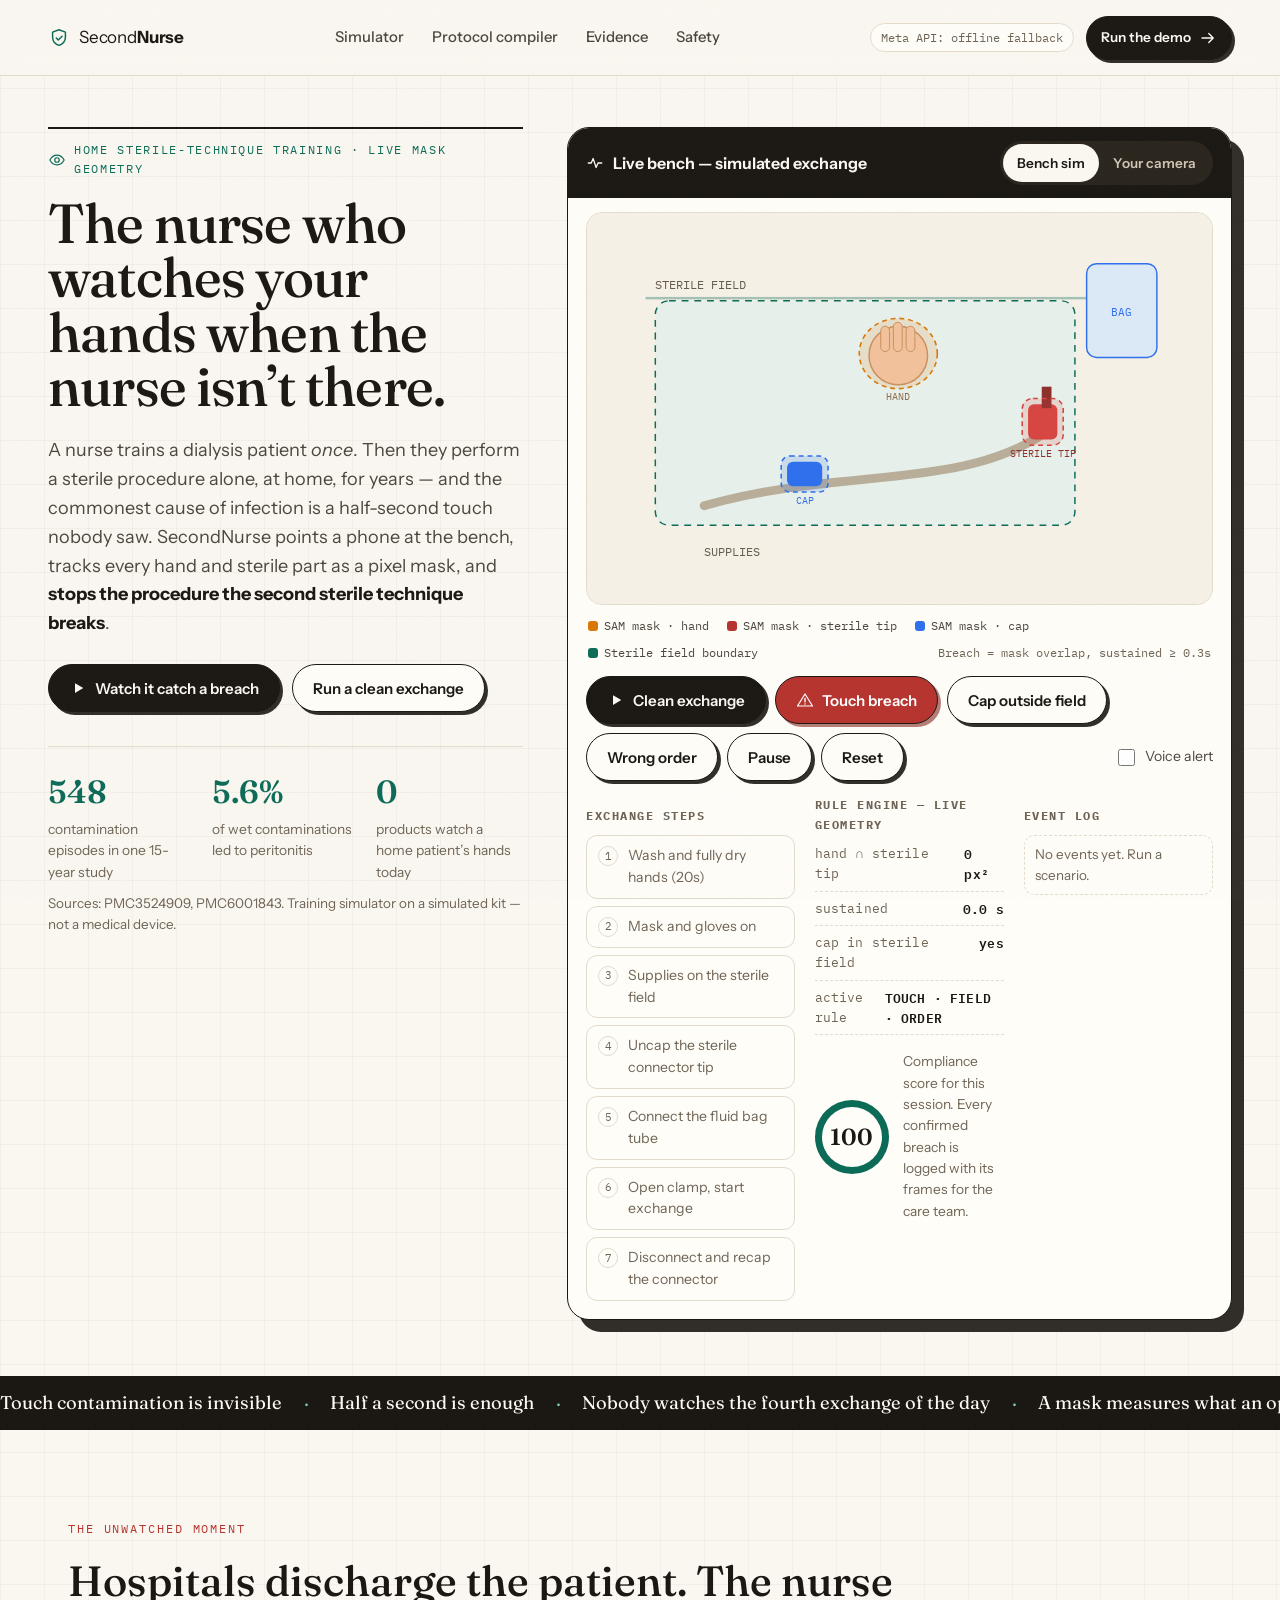
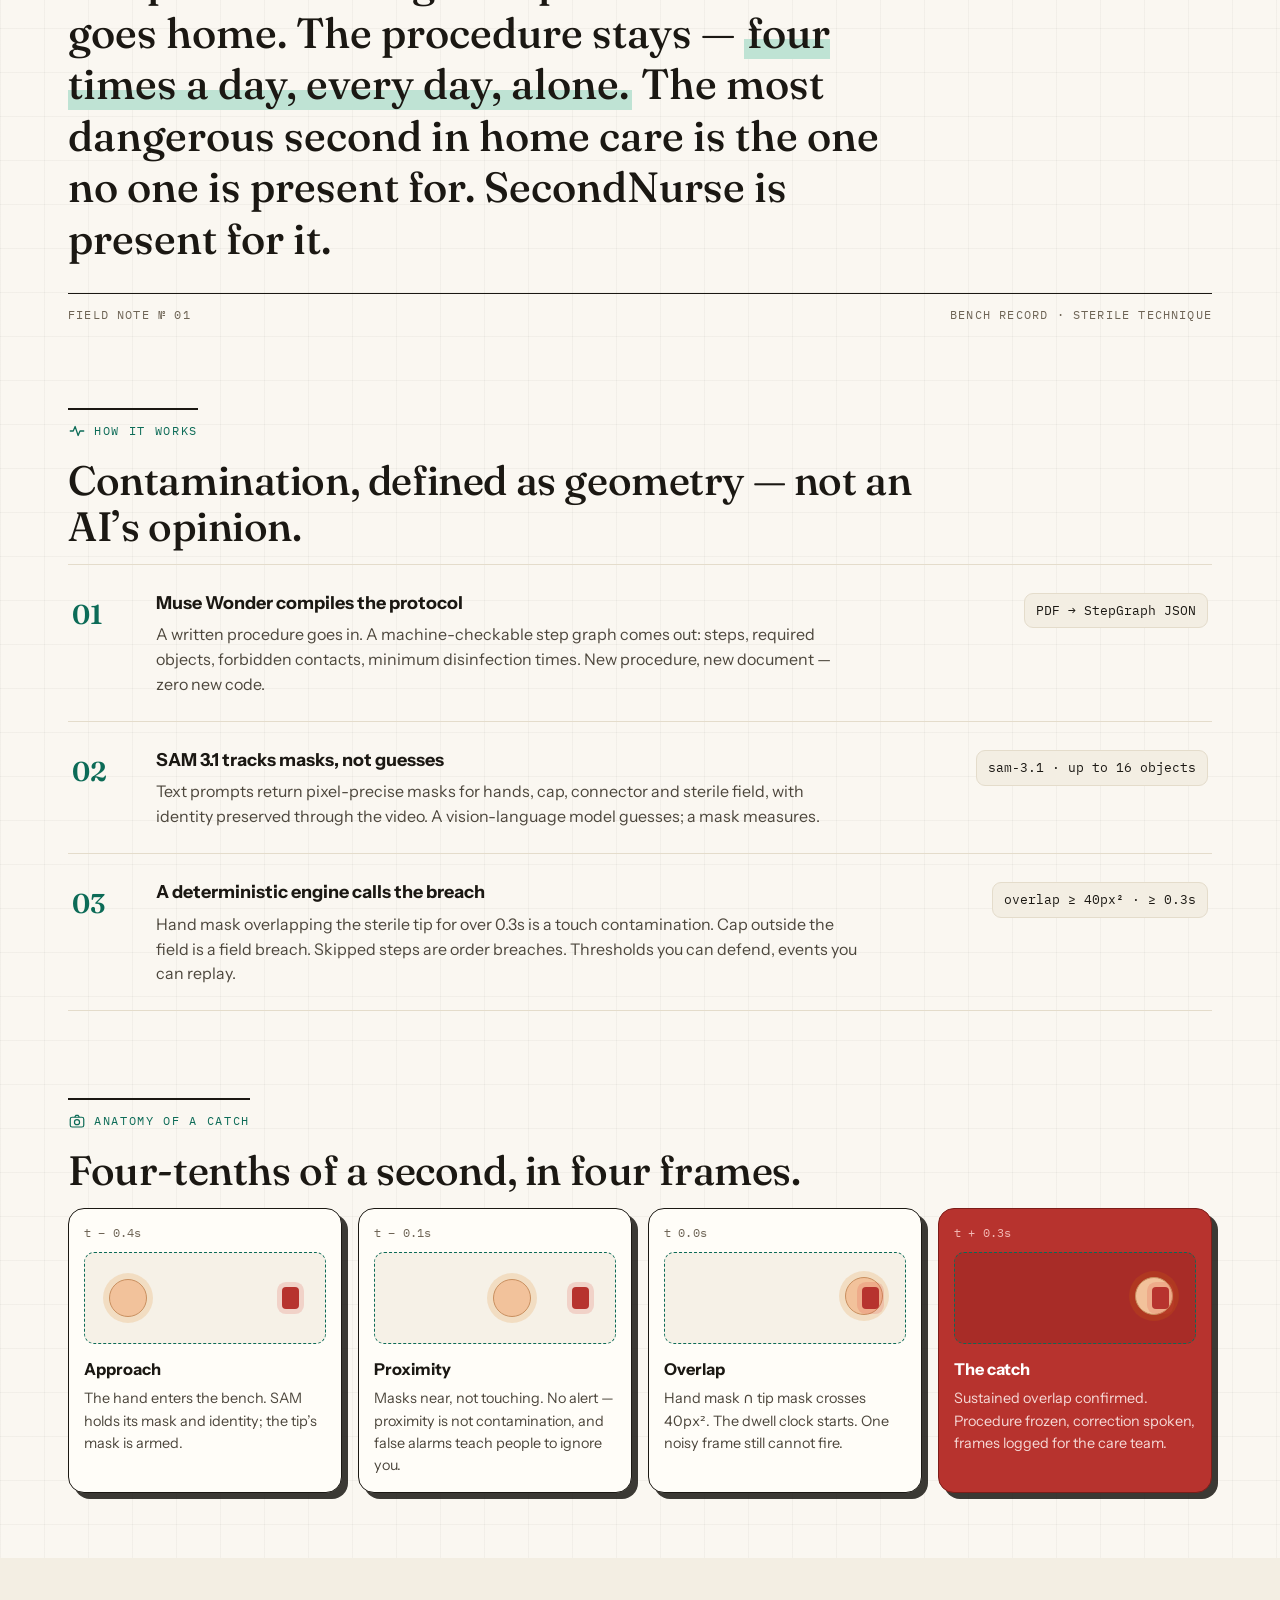
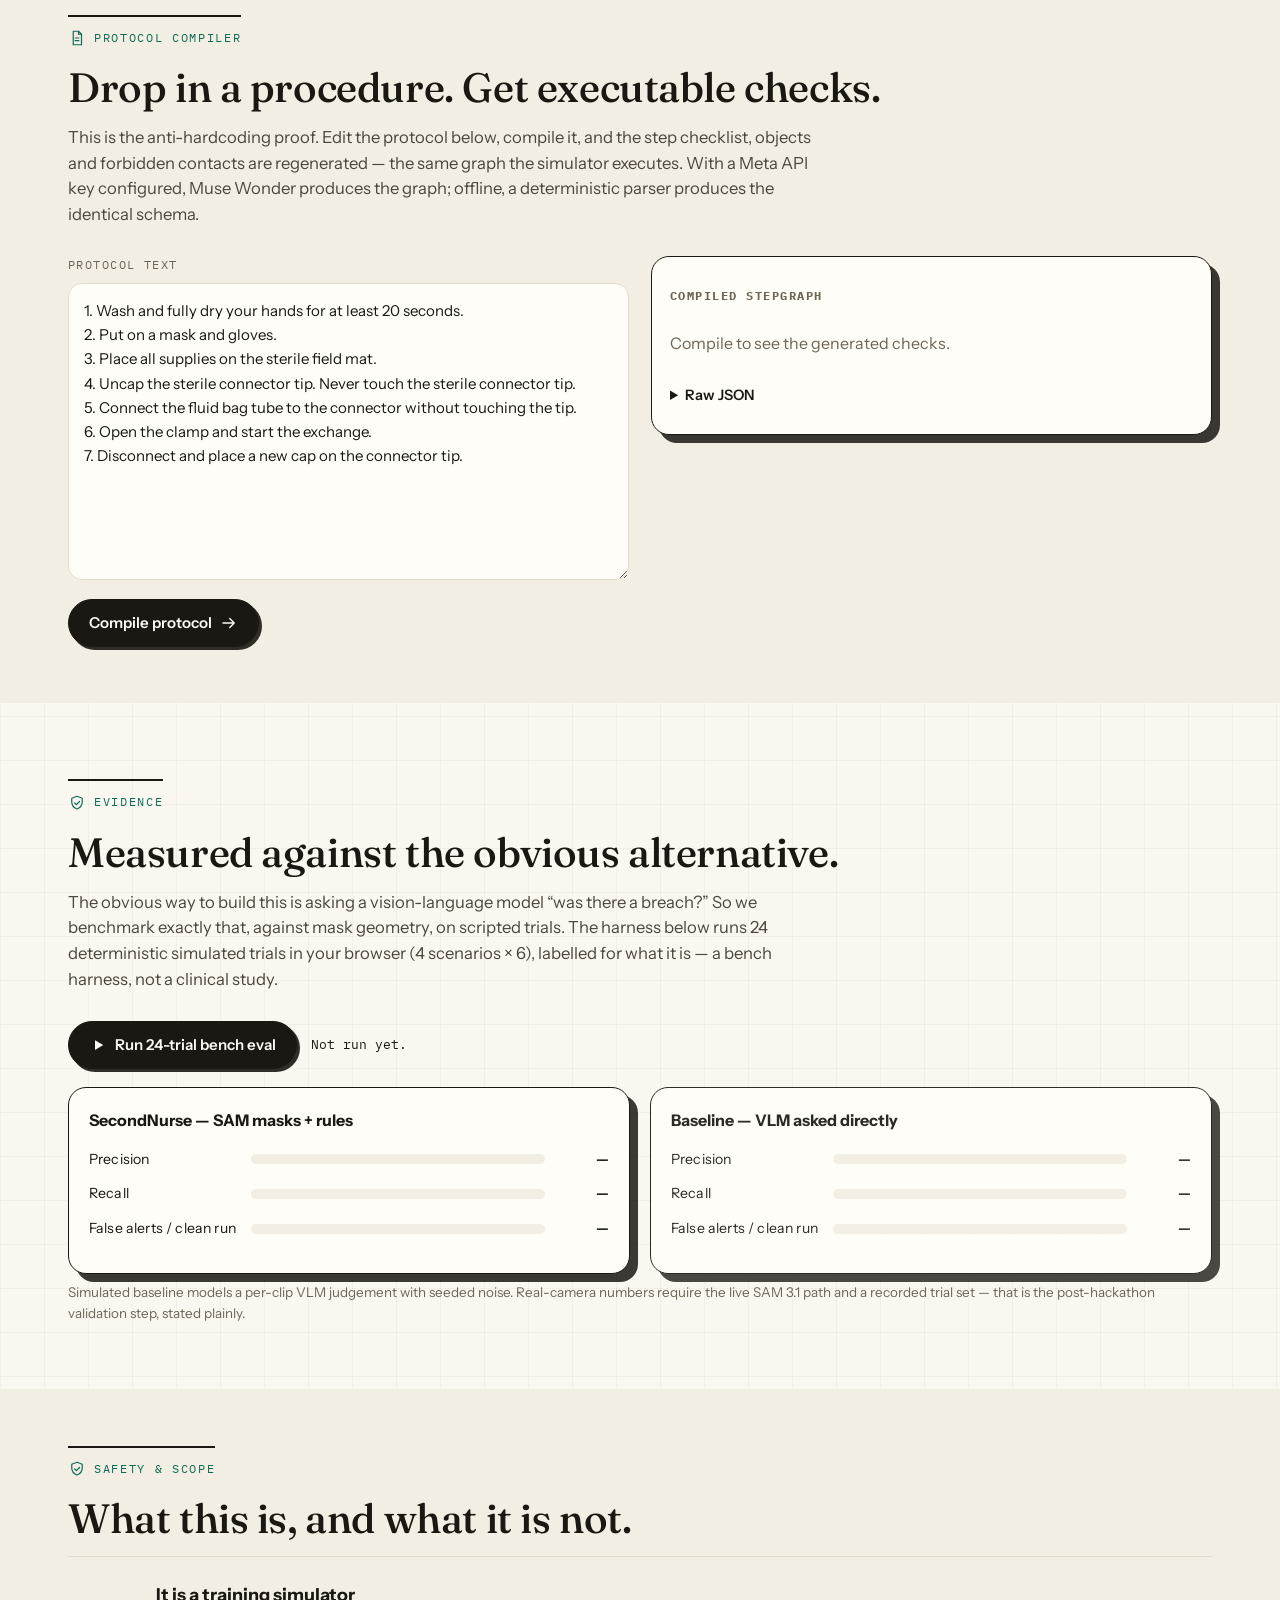
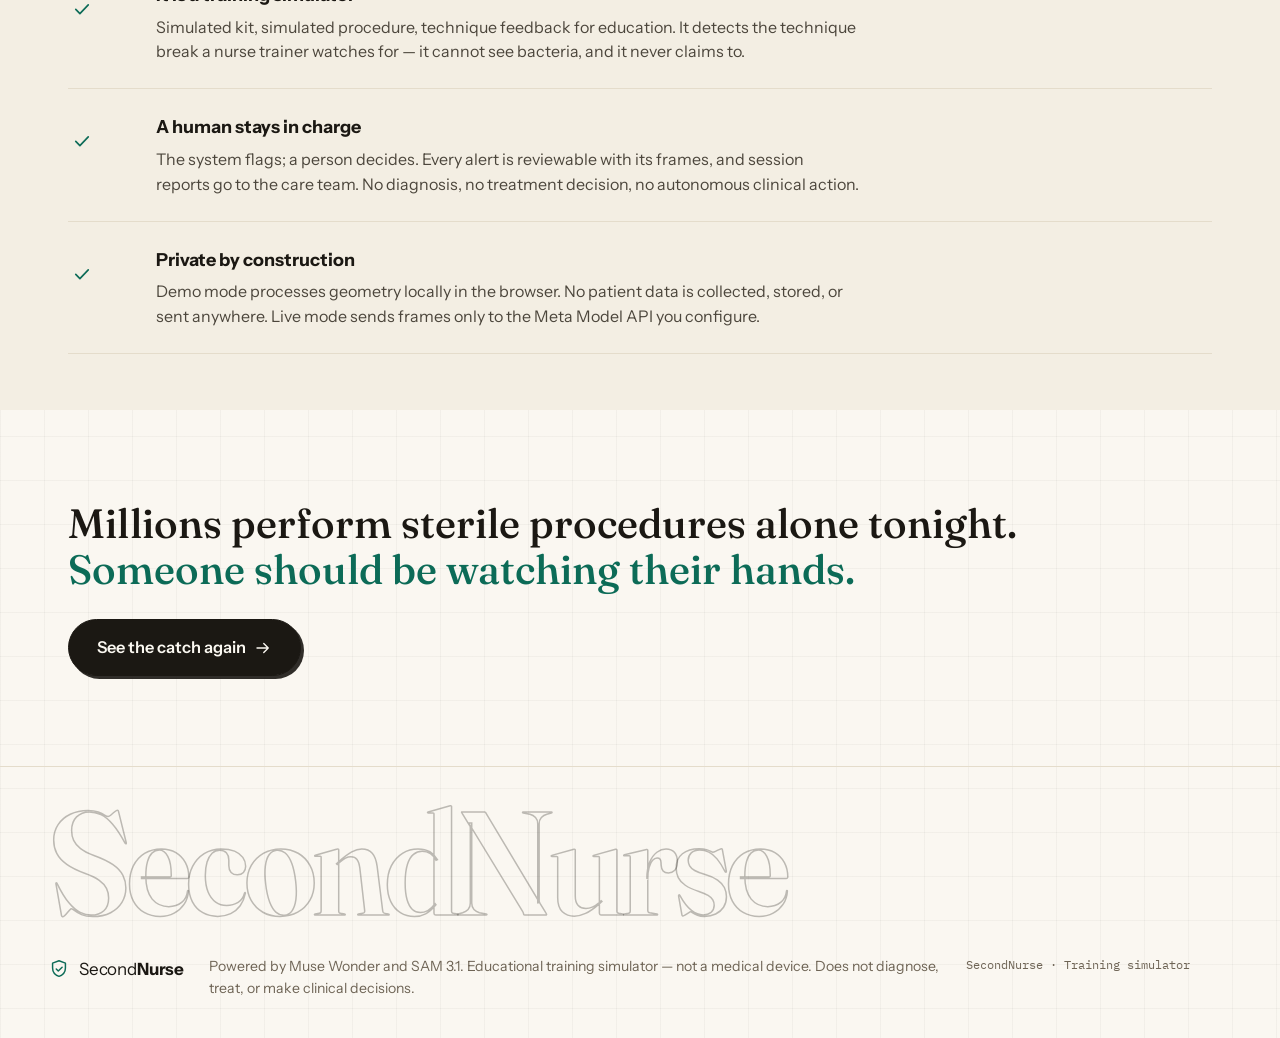
==== index.html @ fde6b9a3 "Live SAM 3.1 path: Responses wire parser, official mask decoding, camera live-watch with breach rule" ====
<!doctype html>
<html lang="en">
<head>
<meta charset="utf-8">
<meta name="viewport" content="width=device-width, initial-scale=1">
<title>SecondNurse — the nurse who watches your hands</title>
<meta name="description" content="SecondNurse watches home sterile technique with SAM 3.1 masks and Muse Wonder protocol compilation, and stops a contamination the second it happens. Training simulator — not a medical device.">
<link rel="icon" href="data:image/svg+xml,%3Csvg xmlns='http://www.w3.org/2000/svg' viewBox='0 0 24 24'%3E%3Cpath d='M12 3l7 2.6v5.2c0 4.6-3 7.7-7 9.2-4-1.5-7-4.6-7-9.2V5.6L12 3z' fill='none' stroke='%230C6B57' stroke-width='1.8'/%3E%3Cpath d='M9 12l2.2 2.2L15.4 10' fill='none' stroke='%230C6B57' stroke-width='1.8'/%3E%3C/svg%3E">
<link rel="preconnect" href="https://fonts.googleapis.com">
<link rel="preconnect" href="https://fonts.gstatic.com" crossorigin>
<link href="https://fonts.googleapis.com/css2?family=Fraunces:opsz,wght@9..144,400;9..144,500;9..144,600&family=Instrument+Sans:wght@400;500;600;700&family=IBM+Plex+Mono:wght@400;500&display=swap" rel="stylesheet">
<link rel="stylesheet" href="/styles.css">
</head>
<body>
<svg width="0" height="0" style="position:absolute" aria-hidden="true">
  <defs>
    <symbol id="i-shield" viewBox="0 0 24 24"><path d="M12 3l7 2.6v5.2c0 4.6-3 7.7-7 9.2-4-1.5-7-4.6-7-9.2V5.6L12 3z" fill="none" stroke="currentColor" stroke-width="1.6" stroke-linejoin="round"/><path d="M9 12l2.2 2.2L15.4 10" fill="none" stroke="currentColor" stroke-width="1.6" stroke-linecap="round" stroke-linejoin="round"/></symbol>
    <symbol id="i-eye" viewBox="0 0 24 24"><path d="M2.5 12S6 5.5 12 5.5 21.5 12 21.5 12 18 18.5 12 18.5 2.5 12 2.5 12z" fill="none" stroke="currentColor" stroke-width="1.6"/><circle cx="12" cy="12" r="3" fill="none" stroke="currentColor" stroke-width="1.6"/></symbol>
    <symbol id="i-doc" viewBox="0 0 24 24"><path d="M7 3h7l4 4v14H7z" fill="none" stroke="currentColor" stroke-width="1.6" stroke-linejoin="round"/><path d="M14 3v4h4M9.5 12h5M9.5 15.5h5" fill="none" stroke="currentColor" stroke-width="1.6" stroke-linecap="round"/></symbol>
    <symbol id="i-alert" viewBox="0 0 24 24"><path d="M12 4L22 20H2L12 4z" fill="none" stroke="currentColor" stroke-width="1.6" stroke-linejoin="round"/><path d="M12 10v4.5" stroke="currentColor" stroke-width="1.8" stroke-linecap="round"/><circle cx="12" cy="17.2" r="1" fill="currentColor"/></symbol>
    <symbol id="i-check" viewBox="0 0 24 24"><path d="M4.5 12.5l5 5L19.5 7" fill="none" stroke="currentColor" stroke-width="2" stroke-linecap="round" stroke-linejoin="round"/></symbol>
    <symbol id="i-play" viewBox="0 0 24 24"><path d="M8 5.5v13l11-6.5-11-6.5z" fill="currentColor"/></symbol>
    <symbol id="i-camera" viewBox="0 0 24 24"><rect x="3" y="7" width="18" height="13" rx="2.5" fill="none" stroke="currentColor" stroke-width="1.6"/><path d="M9 7l1.5-2.5h3L15 7" fill="none" stroke="currentColor" stroke-width="1.6" stroke-linejoin="round"/><circle cx="12" cy="13.5" r="3.4" fill="none" stroke="currentColor" stroke-width="1.6"/></symbol>
    <symbol id="i-activity" viewBox="0 0 24 24"><path d="M3 12h4l2.5-6 4 12 2.5-6h5" fill="none" stroke="currentColor" stroke-width="1.7" stroke-linecap="round" stroke-linejoin="round"/></symbol>
    <symbol id="i-hand" viewBox="0 0 24 24"><path d="M8 11.5V5.8a1.4 1.4 0 012.8 0v-1a1.4 1.4 0 012.8 0v1a1.4 1.4 0 012.8 0v6.2a1.4 1.4 0 012.8 0v3.3c0 3.6-2.7 6-6.4 6S6.5 18.6 5 15.9l-1.7-3A1.5 1.5 0 015.9 11l2.1 1.6" fill="none" stroke="currentColor" stroke-width="1.5" stroke-linecap="round" stroke-linejoin="round"/></symbol>
    <symbol id="i-arrow" viewBox="0 0 24 24"><path d="M4 12h15M13 6l6 6-6 6" fill="none" stroke="currentColor" stroke-width="1.8" stroke-linecap="round" stroke-linejoin="round"/></symbol>
    <symbol id="i-github" viewBox="0 0 24 24"><path d="M12 3a9 9 0 00-2.8 17.4c.5.1.6-.2.6-.4v-1.4c-2.4.5-2.9-1.2-2.9-1.2-.4-1-1-1.3-1-1.3-.8-.5.1-.5.1-.5.9.1 1.3.9 1.3.9.8 1.3 2 1 2.5.7.1-.6.3-1 .6-1.2-2-.2-4-1-4-4.4 0-1 .3-1.8.9-2.4-.1-.2-.4-1.1.1-2.3 0 0 .7-.2 2.4.9a8.3 8.3 0 014.4 0c1.7-1.1 2.4-.9 2.4-.9.5 1.2.2 2.1.1 2.3.6.6.9 1.4.9 2.4 0 3.4-2 4.2-4 4.4.3.3.6.8.6 1.6v2.4c0 .2.1.5.6.4A9 9 0 0012 3z" fill="currentColor"/></symbol>
  </defs>
</svg>

<header class="nav">
  <a class="brand" href="#top" aria-label="SecondNurse home">
    <svg class="ic ic-brand"><use href="#i-shield"/></svg><span>Second<strong>Nurse</strong></span>
  </a>
  <nav class="nav-links" aria-label="Sections">
    <a href="#simulator">Simulator</a><a href="#compiler">Protocol compiler</a><a href="#evidence">Evidence</a><a href="#safety">Safety</a>
  </nav>
  <div class="nav-actions">
    <span class="mode-pill" id="mode-pill">Checking API…</span>
    <a class="btn btn-dark btn-sm" href="#simulator">Run the demo <svg class="ic"><use href="#i-arrow"/></svg></a>
  </div>
</header>

<main id="top">
  <!-- ================= HERO + LIVE SIMULATOR ================= -->
  <section class="hero">
    <div class="hero-copy">
      <p class="eyebrow reveal"><svg class="ic"><use href="#i-eye"/></svg> Home sterile-technique training · Live mask geometry</p>
      <h1 class="headline" id="headline">The nurse who watches your hands when the nurse isn&rsquo;t there.</h1>
      <p class="lede reveal">A nurse trains a dialysis patient <em>once</em>. Then they perform a sterile procedure alone, at home, for years — and the commonest cause of infection is a half-second touch nobody saw. SecondNurse points a phone at the bench, tracks every hand and sterile part as a pixel mask, and <strong>stops the procedure the second sterile technique breaks</strong>.</p>
      <div class="hero-cta reveal">
        <button class="btn btn-dark" data-run="touch"><svg class="ic"><use href="#i-play"/></svg> Watch it catch a breach</button>
        <button class="btn btn-ghost" data-run="clean">Run a clean exchange</button>
      </div>
      <dl class="hero-stats reveal">
        <div><dt><span data-count="548">0</span></dt><dd>contamination episodes in one 15-year study</dd></div>
        <div><dt><span data-count="5.6" data-decimals="1">0</span>%</dt><dd>of wet contaminations led to peritonitis</dd></div>
        <div><dt><span data-count="0">0</span></dt><dd>products watch a home patient&rsquo;s hands today</dd></div>
      </dl>
      <p class="src reveal">Sources: PMC3524909, PMC6001843. Training simulator on a simulated kit — not a medical device.</p>
    </div>

    <div class="stage-card reveal" id="simulator" aria-label="SecondNurse live simulator">
      <div class="stage-head">
        <div class="stage-title"><svg class="ic"><use href="#i-activity"/></svg> Live bench — simulated exchange</div>
        <div class="stage-tabs" role="tablist" aria-label="Stage view">
          <button class="tab is-active" id="tab-bench" role="tab" aria-selected="true">Bench sim</button>
          <button class="tab" id="tab-camera" role="tab" aria-selected="false">Your camera</button>
        </div>
      </div>

      <div class="alert-banner" id="alert-banner" role="alert" hidden>
        <svg class="ic"><use href="#i-alert"/></svg>
        <div><strong id="alert-title">Stop — sterile tip touched.</strong><span id="alert-detail">Replace the cap. Do not connect.</span></div>
        <button class="btn btn-alert" id="alert-reset">Acknowledge &amp; reset</button>
      </div>

      <div class="stage-wrap">
        <svg id="stage" viewBox="0 0 640 400" role="img" aria-label="Simulated dialysis bench with sterile field, connector, cap and hand">
          <rect x="0" y="0" width="640" height="400" fill="#F6F1E7"/>
          <g font-family="IBM Plex Mono, monospace" font-size="12.5" fill="#655C4D">
            <text x="70" y="78">STERILE FIELD</text><text x="467" y="165" text-anchor="middle">CONNECTOR</text><text x="120" y="352">SUPPLIES</text>
          </g>
          <rect id="svg-field" x="70" y="90" width="430" height="230" rx="14" fill="#E7F0EB" stroke="#0C6B57" stroke-width="1.5" stroke-dasharray="7 6"/>
          <path d="M120 300 C 260 260, 380 285, 470 225" fill="none" stroke="#B9AE99" stroke-width="9" stroke-linecap="round"/>
          <rect class="scanline" x="60" y="86" width="470" height="2.5" fill="#0C6B57" opacity="0.35"/>
          <g id="svg-bag"><rect x="512" y="52" width="72" height="96" rx="10" fill="#DCE9F7" stroke="#2F6FED" stroke-width="1.5"/><text x="548" y="106" text-anchor="middle" font-family="IBM Plex Mono" font-size="11" fill="#2F6FED">BAG</text></g>
          <g id="svg-tip"><rect x="452" y="196" width="30" height="36" rx="6" fill="#D64541"/><rect x="466" y="178" width="10" height="22" fill="#8E2F2B"/><text x="467" y="250" text-anchor="middle" font-family="IBM Plex Mono" font-size="10" fill="#8E2F2B">STERILE TIP</text></g>
          <g id="svg-cap"><rect x="205" y="255" width="36" height="25" rx="6" fill="#2F6FED"/><text x="223" y="298" text-anchor="middle" font-family="IBM Plex Mono" font-size="10" fill="#2F6FED">CAP</text></g>
          <g id="mask-tip" aria-hidden="true"><rect x="446" y="190" width="42" height="48" rx="11" fill="#D64541" opacity="0.16"/><rect x="446" y="190" width="42" height="48" rx="11" fill="none" stroke="#D64541" stroke-width="1.6" stroke-dasharray="5 4" class="mask-dash"/></g>
          <g id="mask-cap" aria-hidden="true"><rect id="mask-cap-rect" x="199" y="249" width="48" height="37" rx="9" fill="#2F6FED" opacity="0.16"/><rect id="mask-cap-line" x="199" y="249" width="48" height="37" rx="9" fill="none" stroke="#2F6FED" stroke-width="1.6" stroke-dasharray="5 4" class="mask-dash"/></g>
          <g id="mask-hand" transform="translate(285,120)" aria-hidden="true"><ellipse cx="34" cy="24" rx="40" ry="36" fill="#D97706" opacity="0.15"/><ellipse cx="34" cy="24" rx="40" ry="36" fill="none" stroke="#D97706" stroke-width="1.6" stroke-dasharray="5 4" class="mask-dash"/></g>
          <g id="svg-hand" transform="translate(285,120)">
            <circle cx="34" cy="26" r="30" fill="#F2C29B" stroke="#C98F5F" stroke-width="1.5"/>
            <rect x="16" y="-4" width="9" height="26" rx="4.5" fill="#F2C29B" stroke="#C98F5F"/>
            <rect x="29" y="-8" width="9" height="30" rx="4.5" fill="#F2C29B" stroke="#C98F5F"/>
            <rect x="42" y="-4" width="9" height="26" rx="4.5" fill="#F2C29B" stroke="#C98F5F"/>
            <text x="34" y="72" text-anchor="middle" font-family="IBM Plex Mono" font-size="10" fill="#8A6B4A">HAND</text>
          </g>
          <circle id="pulse" cx="467" cy="214" r="10" fill="none" stroke="#D64541" stroke-width="2" opacity="0"/>
        </svg>
        <div class="video-wrap"><video id="camera" autoplay playsinline muted hidden></video><div id="cam-overlay" aria-hidden="true"></div></div>
        <div class="camera-note" id="camera-note" hidden>
          <span id="camera-status">Camera is local-only. Frames go only to your configured Meta API in live mode.</span>
          <button class="btn btn-dark btn-sm" id="btn-analyze">Analyze one frame</button>
          <button class="btn btn-danger btn-sm" id="btn-watch">Start live watch</button>
          <span id="segment-result" class="mono" role="status"></span>
        </div>
      </div>

      <div class="mask-legend" aria-label="Segmentation mask legend">
        <span><i class="dot dot-hand"></i>SAM mask · hand</span>
        <span><i class="dot dot-tip"></i>SAM mask · sterile tip</span>
        <span><i class="dot dot-cap"></i>SAM mask · cap</span>
        <span><i class="dot dot-field"></i>Sterile field boundary</span>
        <span class="mask-note">Breach = mask overlap, sustained ≥ 0.3s</span>
      </div>

      <div class="sim-controls" aria-label="Scenario controls">
        <button class="btn btn-dark" data-run="clean"><svg class="ic"><use href="#i-play"/></svg> Clean exchange</button>
        <button class="btn btn-danger" data-run="touch"><svg class="ic"><use href="#i-alert"/></svg> Touch breach</button>
        <button class="btn btn-ghost" data-run="field">Cap outside field</button>
        <button class="btn btn-ghost" data-run="order">Wrong order</button>
        <button class="btn btn-ghost" id="btn-pause">Pause</button>
        <button class="btn btn-ghost" id="btn-reset">Reset</button>
        <label class="voice-toggle"><input type="checkbox" id="voice-toggle"> Voice alert</label>
      </div>

      <div class="sim-grid">
        <div>
          <h3 class="panel-title">Exchange steps</h3>
          <ol class="steps" id="steps"></ol>
        </div>
        <div>
          <h3 class="panel-title">Rule engine — live geometry</h3>
          <dl class="readout mono">
            <div><dt>hand ∩ sterile tip</dt><dd id="ro-overlap">0 px²</dd></div>
            <div><dt>sustained</dt><dd id="ro-dwell">0.0 s</dd></div>
            <div><dt>cap in sterile field</dt><dd id="ro-field">yes</dd></div>
            <div><dt>active rule</dt><dd id="ro-rule">TOUCH · FIELD · ORDER</dd></div>
          </dl>
          <div class="score-row">
            <div class="score-ring" id="score-ring"><span id="score-num">100</span></div>
            <p>Compliance score for this session. Every confirmed breach is logged with its frames for the care team.</p>
          </div>
        </div>
        <div>
          <h3 class="panel-title">Event log</h3>
          <ul class="log" id="log"><li class="log-empty">No events yet. Run a scenario.</li></ul>
        </div>
      </div>
    </div>
  </section>

  <div class="marquee" aria-hidden="true"><div class="marquee-track">
    <span>Touch contamination is invisible</span><b>·</b><span>Half a second is enough</span><b>·</b><span>Nobody watches the fourth exchange of the day</span><b>·</b><span>A mask measures what an opinion guesses</span><b>·</b>
    <span>Touch contamination is invisible</span><b>·</b><span>Half a second is enough</span><b>·</b><span>Nobody watches the fourth exchange of the day</span><b>·</b><span>A mask measures what an opinion guesses</span><b>·</b>
  </div></div>

  <section class="manifesto reveal">
    <p class="manifesto-kicker">The unwatched moment</p>
    <p class="manifesto-text">Hospitals discharge the patient. The nurse goes home. The procedure stays — <mark>four times a day, every day, alone.</mark> The most dangerous second in home care is the one no one is present for. SecondNurse is present for it.</p>
    <div class="manifesto-sign"><span>Field note № 01</span><span>Bench record · sterile technique</span></div>
  </section>

  <!-- ================= HOW IT WORKS ================= -->
  <section class="section reveal">
    <p class="eyebrow"><svg class="ic"><use href="#i-activity"/></svg> How it works</p>
    <h2 class="section-title">Contamination, defined as geometry — not an AI&rsquo;s opinion.</h2>
    <div class="rows">
      <article class="row"><span class="row-num">01</span><div><h3>Muse Wonder compiles the protocol</h3><p>A written procedure goes in. A machine-checkable step graph comes out: steps, required objects, forbidden contacts, minimum disinfection times. New procedure, new document — zero new code.</p></div><code class="row-code">PDF → StepGraph JSON</code></article>
      <article class="row"><span class="row-num">02</span><div><h3>SAM 3.1 tracks masks, not guesses</h3><p>Text prompts return pixel-precise masks for hands, cap, connector and sterile field, with identity preserved through the video. A vision-language model guesses; a mask measures.</p></div><code class="row-code">sam-3.1 · up to 16 objects</code></article>
      <article class="row"><span class="row-num">03</span><div><h3>A deterministic engine calls the breach</h3><p>Hand mask overlapping the sterile tip for over 0.3s is a touch contamination. Cap outside the field is a field breach. Skipped steps are order breaches. Thresholds you can defend, events you can replay.</p></div><code class="row-code">overlap ≥ 40px² · ≥ 0.3s</code></article>
    </div>
  </section>

  <section class="section reveal">
    <p class="eyebrow"><svg class="ic"><use href="#i-camera"/></svg> Anatomy of a catch</p>
    <h2 class="section-title">Four-tenths of a second, in four frames.</h2>
    <div class="anatomy">
      <article class="frame-card"><div class="frame-head mono">t − 0.4s</div><div class="frame-stage"><i class="f-hand"></i><i class="f-tip"></i></div><h3>Approach</h3><p>The hand enters the bench. SAM holds its mask and identity; the tip&rsquo;s mask is armed.</p></article>
      <article class="frame-card"><div class="frame-head mono">t − 0.1s</div><div class="frame-stage near"><i class="f-hand"></i><i class="f-tip"></i></div><h3>Proximity</h3><p>Masks near, not touching. No alert — proximity is not contamination, and false alarms teach people to ignore you.</p></article>
      <article class="frame-card is-breach"><div class="frame-head mono">t 0.0s</div><div class="frame-stage breach"><i class="f-hand"></i><i class="f-tip"></i></div><h3>Overlap</h3><p>Hand mask ∩ tip mask crosses 40px². The dwell clock starts. One noisy frame still cannot fire.</p></article>
      <article class="frame-card is-alert"><div class="frame-head mono">t + 0.3s</div><div class="frame-stage breach"><i class="f-hand"></i><i class="f-tip"></i></div><h3>The catch</h3><p>Sustained overlap confirmed. Procedure frozen, correction spoken, frames logged for the care team.</p></article>
    </div>
  </section>

  <!-- ================= COMPILER ================= -->
  <section class="section reveal" id="compiler">
    <p class="eyebrow"><svg class="ic"><use href="#i-doc"/></svg> Protocol compiler</p>
    <h2 class="section-title">Drop in a procedure. Get executable checks.</h2>
    <p class="section-lede">This is the anti-hardcoding proof. Edit the protocol below, compile it, and the step checklist, objects and forbidden contacts are regenerated — the same graph the simulator executes. With a Meta API key configured, Muse Wonder produces the graph; offline, a deterministic parser produces the identical schema.</p>
    <div class="compiler-grid">
      <div class="compiler-input">
        <label for="protocol-text">Protocol text</label>
        <textarea id="protocol-text" rows="11" maxlength="20000">1. Wash and fully dry your hands for at least 20 seconds.
2. Put on a mask and gloves.
3. Place all supplies on the sterile field mat.
4. Uncap the sterile connector tip. Never touch the sterile connector tip.
5. Connect the fluid bag tube to the connector without touching the tip.
6. Open the clamp and start the exchange.
7. Disconnect and place a new cap on the connector tip.</textarea>
        <div class="compiler-actions">
          <button class="btn btn-dark" id="btn-compile">Compile protocol <svg class="ic"><use href="#i-arrow"/></svg></button>
          <span class="mono" id="compile-status" role="status"></span>
        </div>
      </div>
      <div class="compiler-output">
        <h3 class="panel-title">Compiled StepGraph</h3>
        <div class="graph-cards" id="graph-cards"><p class="muted">Compile to see the generated checks.</p></div>
        <details class="json-details"><summary>Raw JSON</summary><pre id="graph-json" class="mono">{}</pre></details>
      </div>
    </div>
  </section>

  <!-- ================= EVIDENCE ================= -->
  <section class="section reveal" id="evidence">
    <p class="eyebrow"><svg class="ic"><use href="#i-shield"/></svg> Evidence</p>
    <h2 class="section-title">Measured against the obvious alternative.</h2>
    <p class="section-lede">The obvious way to build this is asking a vision-language model &ldquo;was there a breach?&rdquo; So we benchmark exactly that, against mask geometry, on scripted trials. The harness below runs 24 deterministic simulated trials in your browser (4 scenarios × 6), labelled for what it is — a bench harness, not a clinical study.</p>
    <div class="eval-bar">
      <button class="btn btn-dark" id="btn-eval"><svg class="ic"><use href="#i-play"/></svg> Run 24-trial bench eval</button>
      <span class="mono" id="eval-status" role="status">Not run yet.</span>
    </div>
    <div class="eval-grid">
      <div class="eval-card"><h3>SecondNurse — SAM masks + rules</h3><div class="metric"><span>Precision</span><div class="bar"><i id="m-p"></i></div><b id="m-p-v">—</b></div><div class="metric"><span>Recall</span><div class="bar"><i id="m-r"></i></div><b id="m-r-v">—</b></div><div class="metric"><span>False alerts / clean run</span><div class="bar"><i id="m-f"></i></div><b id="m-f-v">—</b></div></div>
      <div class="eval-card eval-base"><h3>Baseline — VLM asked directly</h3><div class="metric"><span>Precision</span><div class="bar"><i id="b-p"></i></div><b id="b-p-v">—</b></div><div class="metric"><span>Recall</span><div class="bar"><i id="b-r"></i></div><b id="b-r-v">—</b></div><div class="metric"><span>False alerts / clean run</span><div class="bar"><i id="b-f"></i></div><b id="b-f-v">—</b></div></div>
    </div>
    <p class="src">Simulated baseline models a per-clip VLM judgement with seeded noise. Real-camera numbers require the live SAM 3.1 path and a recorded trial set — that is the post-hackathon validation step, stated plainly.</p>
  </section>

  <!-- ================= SAFETY ================= -->
  <section class="section reveal" id="safety">
    <p class="eyebrow"><svg class="ic"><use href="#i-shield"/></svg> Safety &amp; scope</p>
    <h2 class="section-title">What this is, and what it is not.</h2>
    <div class="rows">
      <article class="row"><span class="row-num"><svg class="ic"><use href="#i-check"/></svg></span><div><h3>It is a training simulator</h3><p>Simulated kit, simulated procedure, technique feedback for education. It detects the technique break a nurse trainer watches for — it cannot see bacteria, and it never claims to.</p></div></article>
      <article class="row"><span class="row-num"><svg class="ic"><use href="#i-check"/></svg></span><div><h3>A human stays in charge</h3><p>The system flags; a person decides. Every alert is reviewable with its frames, and session reports go to the care team. No diagnosis, no treatment decision, no autonomous clinical action.</p></div></article>
      <article class="row"><span class="row-num"><svg class="ic"><use href="#i-check"/></svg></span><div><h3>Private by construction</h3><p>Demo mode processes geometry locally in the browser. No patient data is collected, stored, or sent anywhere. Live mode sends frames only to the Meta Model API you configure.</p></div></article>
    </div>
  </section>

  <section class="closing reveal">
    <h2>Millions perform sterile procedures alone tonight.<br><span>Someone should be watching their hands.</span></h2>
    <button class="btn btn-dark btn-lg" data-run="touch">See the catch again <svg class="ic"><use href="#i-arrow"/></svg></button>
  </section>
</main>

<footer class="footer">
  <div class="footer-word" aria-hidden="true">SecondNurse</div>
  <div class="brand"><svg class="ic ic-brand"><use href="#i-shield"/></svg><span>Second<strong>Nurse</strong></span></div>
  <p>Powered by Muse Wonder and SAM 3.1. Educational training simulator — not a medical device. Does not diagnose, treat, or make clinical decisions.</p>
  <p class="mono">SecondNurse · Training simulator</p>
</footer>

<script src="/app.js"></script>
</body>
</html>
---- styles.css ----
:root{
  --paper:#FAF7F1; --paper-2:#F3EEE3; --card:#FFFDF8; --ink:#1B1813; --ink-2:#4C463C;
  --muted:#847A68; --line:#E4DCCB; --teal:#0C6B57; --teal-soft:#E4EFE9; --red:#CE3B36;
  --red-soft:#FBEAE8; --blue:#2F6FED; --amber:#9A6B14; --amber-soft:#F7EDD4;
  --radius:18px; --shadow:0 18px 50px rgba(27,24,19,.08), 0 2px 8px rgba(27,24,19,.05);
  --font-sans:"Instrument Sans",system-ui,sans-serif; --font-serif:"Fraunces",Georgia,serif;
  --font-mono:"IBM Plex Mono",ui-monospace,monospace;
}
*{box-sizing:border-box}
[hidden]{display:none !important}
html{scroll-behavior:smooth}
body{margin:0;background:var(--paper);color:var(--ink);font-family:var(--font-sans);font-size:16px;line-height:1.55;-webkit-font-smoothing:antialiased}
::selection{background:var(--teal);color:#fff}
.ic{width:18px;height:18px;flex:none;vertical-align:-3px}
.ic-brand{width:22px;height:22px;color:var(--teal)}
.mono{font-family:var(--font-mono);font-size:.82em}
.muted{color:var(--muted)}
button{font:inherit;cursor:pointer}
button:focus-visible,a:focus-visible,input:focus-visible,textarea:focus-visible{outline:2px solid var(--teal);outline-offset:2px}

/* nav */
.nav{position:sticky;top:0;z-index:40;display:flex;align-items:center;gap:28px;padding:14px clamp(18px,4vw,48px);background:color-mix(in srgb,var(--paper) 88%,transparent);backdrop-filter:blur(10px);border-bottom:1px solid var(--line)}
.brand{display:flex;align-items:center;gap:9px;color:var(--ink);text-decoration:none;font-size:1.06rem;letter-spacing:-.01em}
.brand strong{font-weight:700}
.nav-links{display:flex;gap:24px;margin-inline:auto}
.nav-links a{color:var(--ink-2);text-decoration:none;font-size:.93rem;font-weight:500}
.nav-links a:hover{color:var(--teal)}
.nav-actions{display:flex;align-items:center;gap:12px}
.mode-pill{font-family:var(--font-mono);font-size:.72rem;padding:5px 10px;border:1px solid var(--line);border-radius:99px;color:var(--muted);background:var(--card)}
.mode-pill.live{color:var(--teal);border-color:var(--teal)}

/* buttons */
.btn{display:inline-flex;align-items:center;gap:8px;border-radius:99px;border:1px solid transparent;padding:11px 20px;font-weight:600;font-size:.94rem;text-decoration:none;transition:transform .15s ease, background .15s ease, border-color .15s ease;background:var(--card);color:var(--ink)}
.btn:active{transform:scale(.98)}
.btn-dark{background:var(--ink);color:#FBF8F1}.btn-dark:hover{background:#000}
.btn-ghost{border-color:var(--line)}.btn-ghost:hover{border-color:var(--ink)}
.btn-danger{background:var(--red);color:#fff}.btn-danger:hover{background:#B02E2A}
.btn-alert{background:#fff;color:var(--red);padding:8px 16px}
.btn-sm{padding:7px 14px;font-size:.85rem}.btn-lg{padding:15px 28px;font-size:1.02rem}

/* hero */
.hero{display:grid;grid-template-columns:minmax(320px,5fr) minmax(0,7fr);gap:clamp(24px,3.5vw,52px);padding:clamp(28px,4vw,56px) clamp(18px,4vw,48px) 30px;max-width:1560px;margin:0 auto;align-items:start}
.eyebrow{display:flex;align-items:center;gap:8px;font-family:var(--font-mono);font-size:.74rem;letter-spacing:.14em;text-transform:uppercase;color:var(--teal);margin:0 0 18px}
.headline{font-family:var(--font-serif);font-weight:500;font-size:clamp(2.3rem,3.6vw,3.6rem);line-height:1.06;letter-spacing:-.015em;margin:0 0 22px}
.headline .w{display:inline-block;animation:rise .55s cubic-bezier(.2,.7,.2,1) both;animation-delay:calc(var(--i)*35ms)}
@keyframes rise{from{transform:translateY(10px)}to{transform:none}}
.lede{font-size:1.13rem;color:var(--ink-2);max-width:34em;margin:0 0 26px}
.lede strong{color:var(--ink)}
.hero-cta{display:flex;flex-wrap:wrap;gap:12px;margin-bottom:34px}
.hero-stats{display:grid;grid-template-columns:repeat(3,1fr);gap:18px;margin:0 0 10px;padding:20px 0 0;border-top:1px solid var(--line)}
.hero-stats dt{font-family:var(--font-serif);font-size:2rem;font-weight:600;color:var(--teal)}
.hero-stats dt span{font-variant-numeric:tabular-nums}
.hero-stats dd{margin:2px 0 0;color:var(--muted);font-size:.86rem;line-height:1.4}
.src{color:var(--muted);font-size:.8rem;margin:8px 0 0}

/* stage */
.stage-card{background:var(--card);border:1px solid var(--line);border-radius:24px;box-shadow:var(--shadow);padding:18px;position:sticky;top:78px}
.stage-head{display:flex;align-items:center;justify-content:space-between;gap:12px;flex-wrap:wrap;margin-bottom:12px}
.stage-title{display:flex;gap:9px;align-items:center;font-weight:650}
.stage-tabs{display:flex;background:var(--paper-2);border-radius:99px;padding:3px}
.tab{border:0;background:transparent;padding:7px 14px;border-radius:99px;font-size:.85rem;font-weight:600;color:var(--muted);min-height:38px}
.tab.is-active{background:var(--ink);color:#FBF8F1}
.alert-banner{display:flex;gap:12px;align-items:center;background:var(--red);color:#fff;border-radius:14px;padding:12px 14px;margin-bottom:12px;animation:alert-in .3s ease}
.alert-banner strong{display:block}
.alert-banner span{opacity:.92;font-size:.9rem}
.alert-banner .btn{margin-left:auto}
@keyframes alert-in{from{opacity:0;transform:translateY(-6px)}to{opacity:1;transform:none}}
.stage-wrap{position:relative;border-radius:16px;overflow:hidden;border:1px solid var(--line);background:#F6F1E7}
.stage-wrap svg{display:block;width:100%;height:auto}
.stage-wrap video{width:100%;aspect-ratio:8/5;object-fit:contain;display:block;background:#111}
.camera-note{padding:10px 12px;font-size:.88rem;color:var(--ink-2);display:flex;gap:10px;align-items:center;flex-wrap:wrap;background:var(--card)}
.sim-controls{display:flex;flex-wrap:wrap;gap:9px;align-items:center;margin:14px 0 4px}
.voice-toggle{margin-left:auto;font-size:.88rem;color:var(--ink-2);display:flex;gap:7px;align-items:center;min-height:44px}
.voice-toggle input{width:17px;height:17px;accent-color:var(--teal)}
.sim-grid{display:grid;grid-template-columns:1.1fr 1fr 1fr;gap:20px;margin-top:14px}
.panel-title{font-size:.78rem;font-family:var(--font-mono);letter-spacing:.12em;text-transform:uppercase;color:var(--muted);margin:0 0 10px}
.steps{list-style:none;margin:0;padding:0;display:grid;gap:7px;counter-reset:step}
.steps li{display:flex;gap:10px;align-items:flex-start;padding:9px 11px;border:1px solid var(--line);border-radius:11px;font-size:.88rem;color:var(--muted);transition:all .25s ease;background:var(--card)}
.steps li .step-ic{width:20px;height:20px;border-radius:50%;border:1.5px solid var(--line);display:grid;place-items:center;flex:none;font-family:var(--font-mono);font-size:.68rem;margin-top:1px}
.steps li .step-ic .ic{width:12px;height:12px}
.steps li.is-active{color:var(--ink);border-color:var(--teal);background:var(--teal-soft)}
.steps li.is-active .step-ic{border-color:var(--teal);color:var(--teal)}
.steps li.is-done{color:var(--ink-2)}
.steps li.is-done .step-ic{background:var(--teal);border-color:var(--teal);color:#fff}
.readout{margin:0;display:grid;gap:7px}
.readout div{display:flex;justify-content:space-between;gap:8px;border-bottom:1px dashed var(--line);padding-bottom:6px}
.readout dt{color:var(--muted)}
.readout dd{margin:0;font-weight:600}
.readout dd.bad{color:var(--red)}
.score-row{display:flex;gap:14px;align-items:center;margin-top:16px}
.score-ring{width:74px;height:74px;flex:none;border-radius:50%;display:grid;place-items:center;background:conic-gradient(var(--teal) calc(var(--score,100)*1%), var(--paper-2) 0);position:relative}
.score-ring::before{content:"";position:absolute;inset:7px;border-radius:50%;background:var(--card)}
.score-ring span{position:relative;font-family:var(--font-serif);font-size:1.45rem;font-weight:600}
.score-ring.bad{background:conic-gradient(var(--red) calc(var(--score,100)*1%), var(--paper-2) 0)}
.score-row p{margin:0;font-size:.86rem;color:var(--muted)}
.log{list-style:none;margin:0;padding:0;display:grid;gap:7px;max-height:230px;overflow:auto}
.log li{border:1px solid var(--line);border-left:4px solid var(--teal);border-radius:10px;padding:8px 10px;font-size:.84rem;background:var(--card)}
.log li.breach{border-left-color:var(--red);background:var(--red-soft)}
.log li .t{font-family:var(--font-mono);color:var(--muted);font-size:.76rem}
.log-empty{color:var(--muted);border-style:dashed !important;border-left:1px dashed var(--line) !important;background:transparent !important}

/* sections */
.section{max-width:1240px;margin:0 auto;padding:clamp(48px,6vw,84px) clamp(18px,4vw,48px) 10px}
.section-title{font-family:var(--font-serif);font-weight:500;font-size:clamp(1.8rem,2.8vw,2.6rem);line-height:1.12;letter-spacing:-.01em;margin:0 0 14px;max-width:22em}
.section-lede{color:var(--ink-2);max-width:46em;font-size:1.04rem;margin:0 0 28px}
.rows{border-top:1px solid var(--line)}
.row{display:grid;grid-template-columns:64px 1fr auto;gap:20px;align-items:start;padding:24px 4px;border-bottom:1px solid var(--line)}
.row-num{font-family:var(--font-mono);color:var(--teal);font-size:.9rem;padding-top:4px}
.row-num .ic{width:20px;height:20px}
.row h3{margin:0 0 6px;font-size:1.12rem}
.row p{margin:0;color:var(--ink-2);max-width:44em}
.row-code{font-family:var(--font-mono);font-size:.8rem;background:var(--paper-2);border:1px solid var(--line);padding:7px 11px;border-radius:9px;white-space:nowrap;margin-top:4px}

/* compiler */
.compiler-grid{display:grid;grid-template-columns:1fr 1fr;gap:22px;align-items:start}
.compiler-input label{display:block;font-family:var(--font-mono);font-size:.74rem;letter-spacing:.12em;text-transform:uppercase;color:var(--muted);margin-bottom:9px}
.compiler-input textarea{width:100%;border:1px solid var(--line);border-radius:14px;background:var(--card);padding:15px;font:inherit;font-size:.94rem;line-height:1.6;color:var(--ink);resize:vertical;min-height:240px}
.compiler-actions{display:flex;gap:14px;align-items:center;margin-top:12px;flex-wrap:wrap}
.compiler-output{background:var(--card);border:1px solid var(--line);border-radius:18px;padding:18px;box-shadow:var(--shadow)}
.graph-cards{display:grid;gap:9px;margin-bottom:12px}
.graph-card{border:1px solid var(--line);border-radius:12px;padding:11px 13px}
.graph-card h4{margin:0 0 5px;font-size:.95rem;display:flex;gap:9px;align-items:baseline}
.graph-card h4 .mono{color:var(--teal)}
.chips{display:flex;flex-wrap:wrap;gap:6px}
.chip{font-family:var(--font-mono);font-size:.72rem;border:1px solid var(--line);border-radius:99px;padding:3px 9px;color:var(--ink-2);background:var(--paper)}
.chip.warn{border-color:var(--red);color:var(--red);background:var(--red-soft)}
.chip.time{border-color:var(--amber);color:var(--amber);background:var(--amber-soft)}
.json-details summary{cursor:pointer;font-weight:600;font-size:.9rem;min-height:32px}
.json-details pre{background:#211D16;color:#EDE6D6;border-radius:12px;padding:14px;overflow:auto;max-height:260px;font-size:.76rem;line-height:1.5}

/* eval */
.eval-bar{display:flex;gap:14px;align-items:center;flex-wrap:wrap;margin-bottom:18px}
.eval-grid{display:grid;grid-template-columns:1fr 1fr;gap:20px}
.eval-card{background:var(--card);border:1px solid var(--line);border-radius:18px;padding:20px;box-shadow:var(--shadow)}
.eval-card h3{margin:0 0 16px;font-size:1rem}
.eval-base{opacity:.92}
.metric{display:grid;grid-template-columns:150px 1fr 52px;gap:12px;align-items:center;margin-bottom:13px;font-size:.88rem}
.metric .bar{height:10px;background:var(--paper-2);border-radius:99px;overflow:hidden}
.metric .bar i{display:block;height:100%;width:0;background:var(--teal);border-radius:99px;transition:width .9s cubic-bezier(.2,.7,.2,1)}
.eval-base .bar i{background:#A79B83}
.metric b{text-align:right;font-variant-numeric:tabular-nums}

/* closing / footer */
.closing{max-width:1240px;margin:0 auto;padding:clamp(56px,7vw,96px) clamp(18px,4vw,48px);text-align:left}
.closing h2{font-family:var(--font-serif);font-weight:500;font-size:clamp(1.9rem,3.2vw,3rem);line-height:1.14;margin:0 0 26px}
.closing h2 span{color:var(--teal)}
.footer{border-top:1px solid var(--line);padding:28px clamp(18px,4vw,48px) 38px;display:flex;gap:26px;align-items:flex-start;flex-wrap:wrap;color:var(--muted);font-size:.88rem}
.footer p{margin:0;max-width:52em}
.footer .mono{margin-left:auto}

.reveal{opacity:0;transform:translateY(16px);transition:opacity .7s ease,transform .7s ease}
.reveal.in{opacity:1;transform:none}

@media (max-width:1080px){
  .hero{grid-template-columns:1fr}
  .stage-card{position:static}
  .sim-grid{grid-template-columns:1fr 1fr}
  .compiler-grid,.eval-grid{grid-template-columns:1fr}
  .nav-links{display:none}
}
@media (max-width:640px){
  .sim-grid{grid-template-columns:1fr}
  .hero-stats{grid-template-columns:1fr 1fr 1fr;gap:10px}
  .hero-stats dt{font-size:1.4rem}
  .row{grid-template-columns:40px 1fr}
  .row-code{display:none}
  .metric{grid-template-columns:110px 1fr 44px}
  .mode-pill{display:none}
}
/* ===== v2 art direction: clinical field record ===== */
body{background-image:linear-gradient(rgba(27,24,19,.035) 1px,transparent 1px),linear-gradient(90deg,rgba(27,24,19,.035) 1px,transparent 1px);background-size:44px 44px}
body::after{content:"";position:fixed;inset:0;z-index:60;pointer-events:none;opacity:.05;background-image:url("data:image/svg+xml,%3Csvg xmlns='http://www.w3.org/2000/svg' width='140' height='140'%3E%3Cfilter id='n'%3E%3CfeTurbulence type='fractalNoise' baseFrequency='0.9' numOctaves='2'/%3E%3C/filter%3E%3Crect width='140' height='140' filter='url(%23n)' opacity='0.55'/%3E%3C/svg%3E")}
.headline{font-size:clamp(2.7rem,4.3vw,4.4rem);line-height:.99}
.eyebrow{border-top:2px solid var(--ink);padding-top:12px;width:fit-content}
.btn{box-shadow:3px 3px 0 rgba(27,24,19,.9);border-color:var(--ink)}
.btn:hover{transform:translate(-1px,-1px);box-shadow:4px 4px 0 rgba(27,24,19,.9)}
.btn:active{transform:translate(2px,2px);box-shadow:1px 1px 0 rgba(27,24,19,.9)}
.btn-danger{box-shadow:3px 3px 0 rgba(120,20,16,.55)}
.stage-card{border:1.5px solid var(--ink);box-shadow:12px 12px 0 rgba(27,24,19,.9);border-radius:22px}
.stage-head{background:var(--ink);color:#FBF8F1;margin:-18px -18px 14px;padding:13px 18px;border-radius:21px 21px 0 0}
.stage-tabs{background:#2A251D}.tab.is-active{background:#FBF8F1;color:var(--ink)}
.mask-legend{display:flex;flex-wrap:wrap;gap:8px 18px;align-items:center;margin:11px 2px 0;font-family:var(--font-mono);font-size:.72rem;color:var(--ink-2)}
.mask-legend .dot{display:inline-block;width:10px;height:10px;border-radius:3px;margin-right:6px;vertical-align:-1px}
.dot-hand{background:#D97706}.dot-tip{background:var(--red)}.dot-cap{background:var(--blue)}.dot-field{background:var(--teal)}
.mask-note{margin-left:auto;color:var(--muted)}
.mask-dash{animation:dashmove 1.6s linear infinite}
@keyframes dashmove{to{stroke-dashoffset:-18}}
.scanline{animation:scan 5.5s ease-in-out infinite}
@keyframes scan{0%,100%{transform:translateY(0);opacity:.18}50%{transform:translateY(228px);opacity:.4}}
.marquee{overflow:hidden;border-block:1.5px solid var(--ink);background:var(--ink);color:#FBF8F1;padding:12px 0;margin-top:26px}
.marquee-track{display:flex;gap:22px;width:max-content;white-space:nowrap;font-family:var(--font-serif);font-size:1.15rem;animation:marquee 30s linear infinite}
.marquee-track b{color:#7FC8B4;font-weight:400}
@keyframes marquee{to{transform:translateX(-50%)}}
.manifesto{max-width:1240px;margin:0 auto;padding:clamp(54px,7vw,92px) clamp(18px,4vw,48px) 6px}
.manifesto-kicker{font-family:var(--font-mono);font-size:.74rem;letter-spacing:.16em;text-transform:uppercase;color:var(--red);margin:0 0 18px}
.manifesto-text{font-family:var(--font-serif);font-size:clamp(1.7rem,3.3vw,2.9rem);line-height:1.22;font-weight:500;max-width:20em;margin:0}
.manifesto-text mark{background:linear-gradient(transparent 62%,#BFE3D4 62%);color:inherit;padding:0 .08em}
.manifesto-sign{display:flex;justify-content:space-between;border-top:1px solid var(--ink);margin-top:28px;padding-top:12px;font-family:var(--font-mono);font-size:.74rem;color:var(--muted);text-transform:uppercase;letter-spacing:.1em}
.anatomy{display:grid;grid-template-columns:repeat(4,1fr);gap:16px}
.frame-card{border:1.5px solid var(--ink);border-radius:16px;background:var(--card);padding:15px;box-shadow:6px 6px 0 rgba(27,24,19,.85)}
.frame-card.is-alert{background:var(--red);color:#fff;border-color:#7C1D19}
.frame-card.is-alert p{color:#F6D9D6}.frame-card.is-alert .frame-stage{background:#A82C27}
.frame-head{font-size:.72rem;color:var(--muted);margin-bottom:10px}.is-alert .frame-head{color:#F2B8B3}
.frame-stage{position:relative;height:92px;border:1px dashed var(--teal);border-radius:10px;background:#F6F1E7;overflow:hidden;margin-bottom:13px}
.frame-stage i{position:absolute;display:block}
.f-tip{right:26px;top:34px;width:17px;height:22px;border-radius:4px;background:var(--red);box-shadow:0 0 0 5px rgba(214,69,65,.18)}
.f-hand{left:24px;top:26px;width:38px;height:38px;border-radius:50%;background:#F2C29B;border:1.5px solid #C98F5F;box-shadow:0 0 0 6px rgba(217,119,6,.16)}
.frame-stage.near .f-hand{left:118px}.frame-stage.breach .f-hand{left:auto;right:22px;top:24px}
.frame-card h3{margin:0 0 5px;font-size:1.02rem}.frame-card p{margin:0;color:var(--ink-2);font-size:.9rem}
.row-num{font-family:var(--font-serif);font-size:1.7rem;font-weight:600}
.section-title{font-size:clamp(2rem,3.2vw,3rem)}
.compiler-output,.eval-card{border:1.5px solid var(--ink);box-shadow:8px 8px 0 rgba(27,24,19,.85)}
.footer{display:block}
.footer-word{font-family:var(--font-serif);font-weight:600;font-size:clamp(3.4rem,11.5vw,11rem);line-height:.92;letter-spacing:-.03em;color:transparent;-webkit-text-stroke:1.5px rgba(27,24,19,.28);white-space:nowrap;overflow:hidden;margin-bottom:26px;user-select:none}
.footer .brand,.footer p{display:inline-flex;margin-right:22px;vertical-align:top}
@media (max-width:1080px){.anatomy{grid-template-columns:1fr 1fr}}
@media (max-width:640px){.anatomy{grid-template-columns:1fr}.mask-note{margin-left:0}.stage-card{box-shadow:7px 7px 0 rgba(27,24,19,.9)}}

/* ===== v3 accuracy pass: DESIGN.md tokens applied ===== */
:root{--muted:#6E6455;--red:#B7332E;--amber:#8A5E10;--focus:#0F62FE}
.btn{min-height:48px}
.btn-sm{min-height:40px}
.btn:focus-visible,a:focus-visible,button:focus-visible,input:focus-visible,textarea:focus-visible,summary:focus-visible{outline:2.5px solid var(--focus);outline-offset:2px}
.nav-links a{padding:12px 2px;min-height:44px;display:inline-flex;align-items:center}
.lede{line-height:1.6}
.src{font-size:.84rem}
.mask-legend{font-size:.78rem}
.stage-tabs .tab{color:#CFC6B4}
.stage-tabs .tab.is-active{color:var(--ink)}
.panel-title{min-height:30px;display:flex;align-items:flex-end}
#compiler,#safety{background:#F3EEE3;box-shadow:0 0 0 100vmax #F3EEE3;clip-path:inset(0 -100vmax);padding-top:56px;padding-bottom:56px;margin-top:56px}
.nav-actions .btn{min-height:44px}
.sim-controls{align-items:center}
.log li .t,.readout,.metric,.frame-head{letter-spacing:.16px}
.hero-stats dd,.score-row p,.frame-card p{line-height:1.55}

.video-wrap{position:relative;line-height:0}
#cam-overlay{position:absolute;inset:0;pointer-events:none;line-height:1.2}
.cam-box{position:absolute;border:2px solid var(--teal);background:rgba(12,107,87,.14);border-radius:6px}
.cam-box span{position:absolute;top:-19px;left:-2px;font-family:var(--font-mono);font-size:10px;background:var(--ink);color:#FBF8F1;padding:2px 6px;border-radius:4px;white-space:nowrap}
.cam-box.hand{border-color:#D97706;background:rgba(217,119,6,.15)}
.cam-box.sterile_tip{border-color:var(--red);background:rgba(183,51,46,.16)}
.cam-box.cap{border-color:var(--blue);background:rgba(47,111,237,.14)}

@media (prefers-reduced-motion:reduce){
  *,*::before,*::after{animation-duration:.01ms !important;transition-duration:.01ms !important}
  html{scroll-behavior:auto}
  .reveal{opacity:1;transform:none}
  .headline .w{opacity:1;transform:none}
}
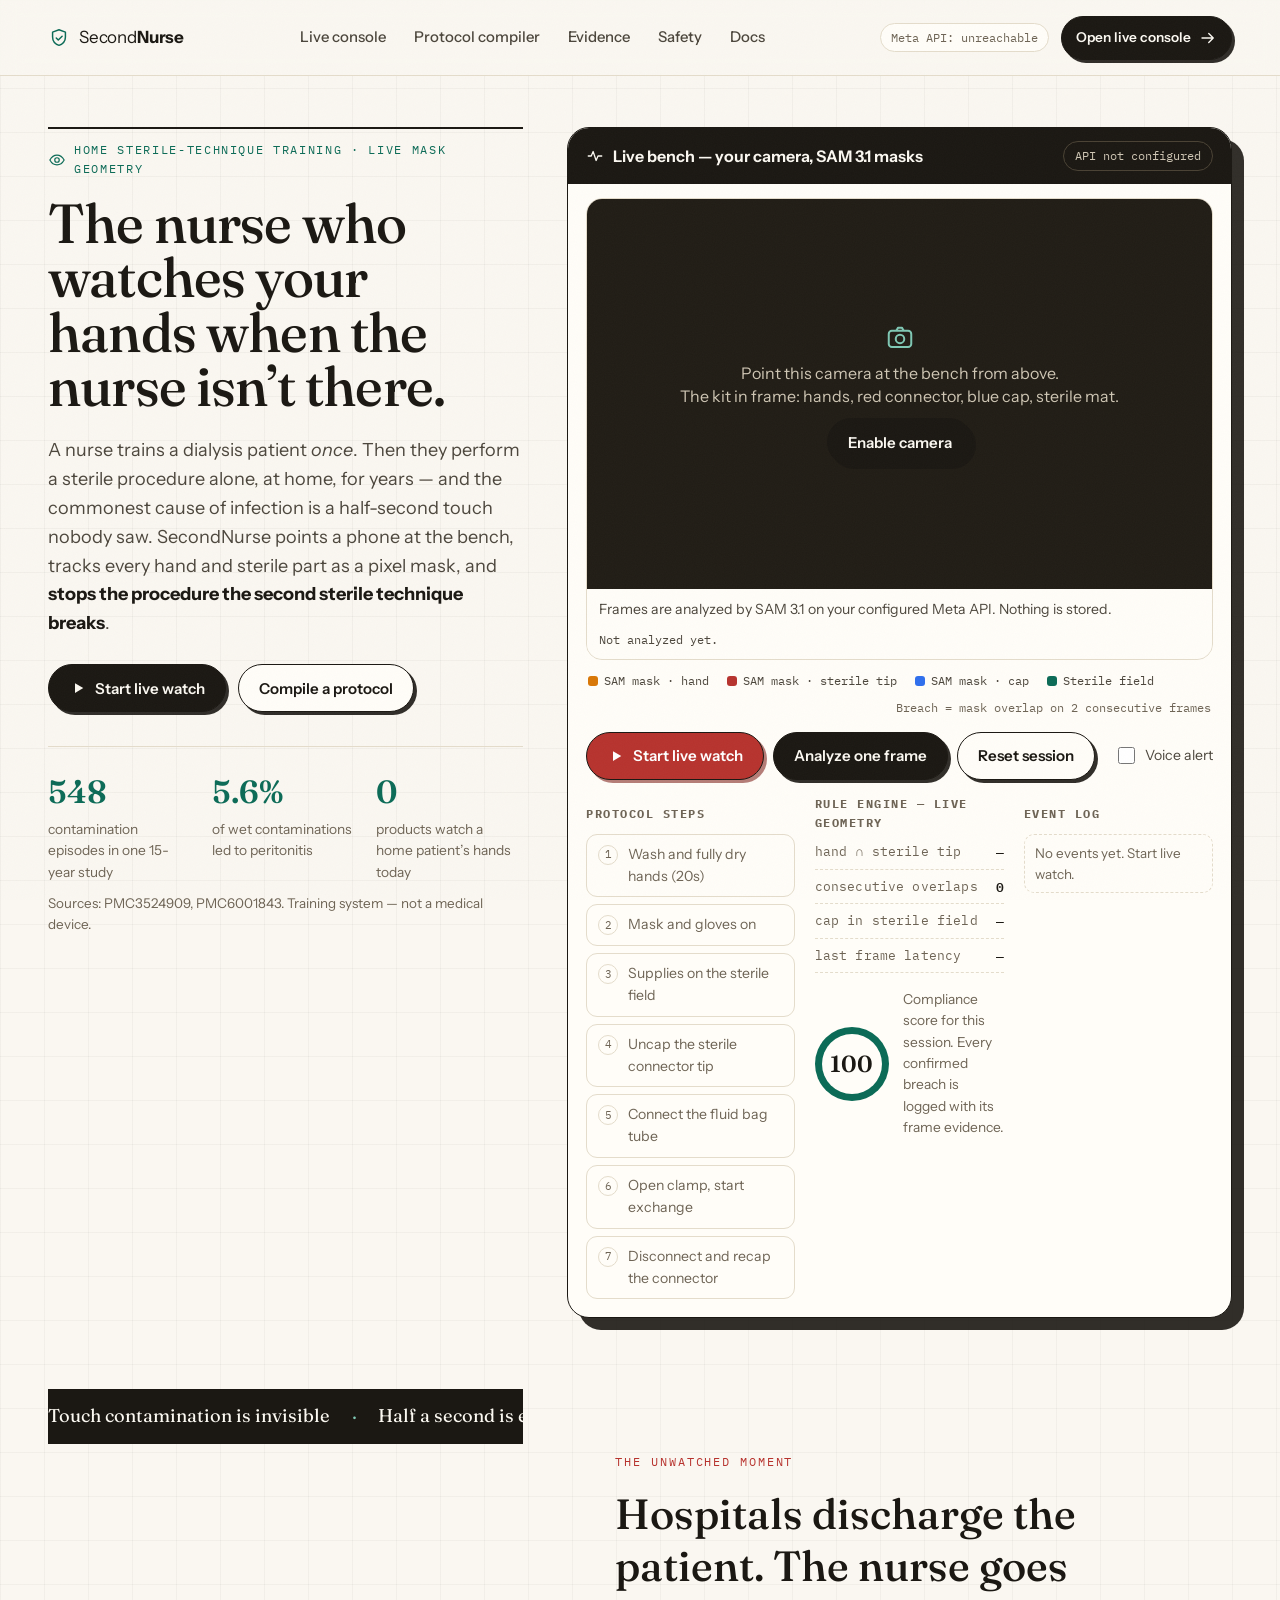
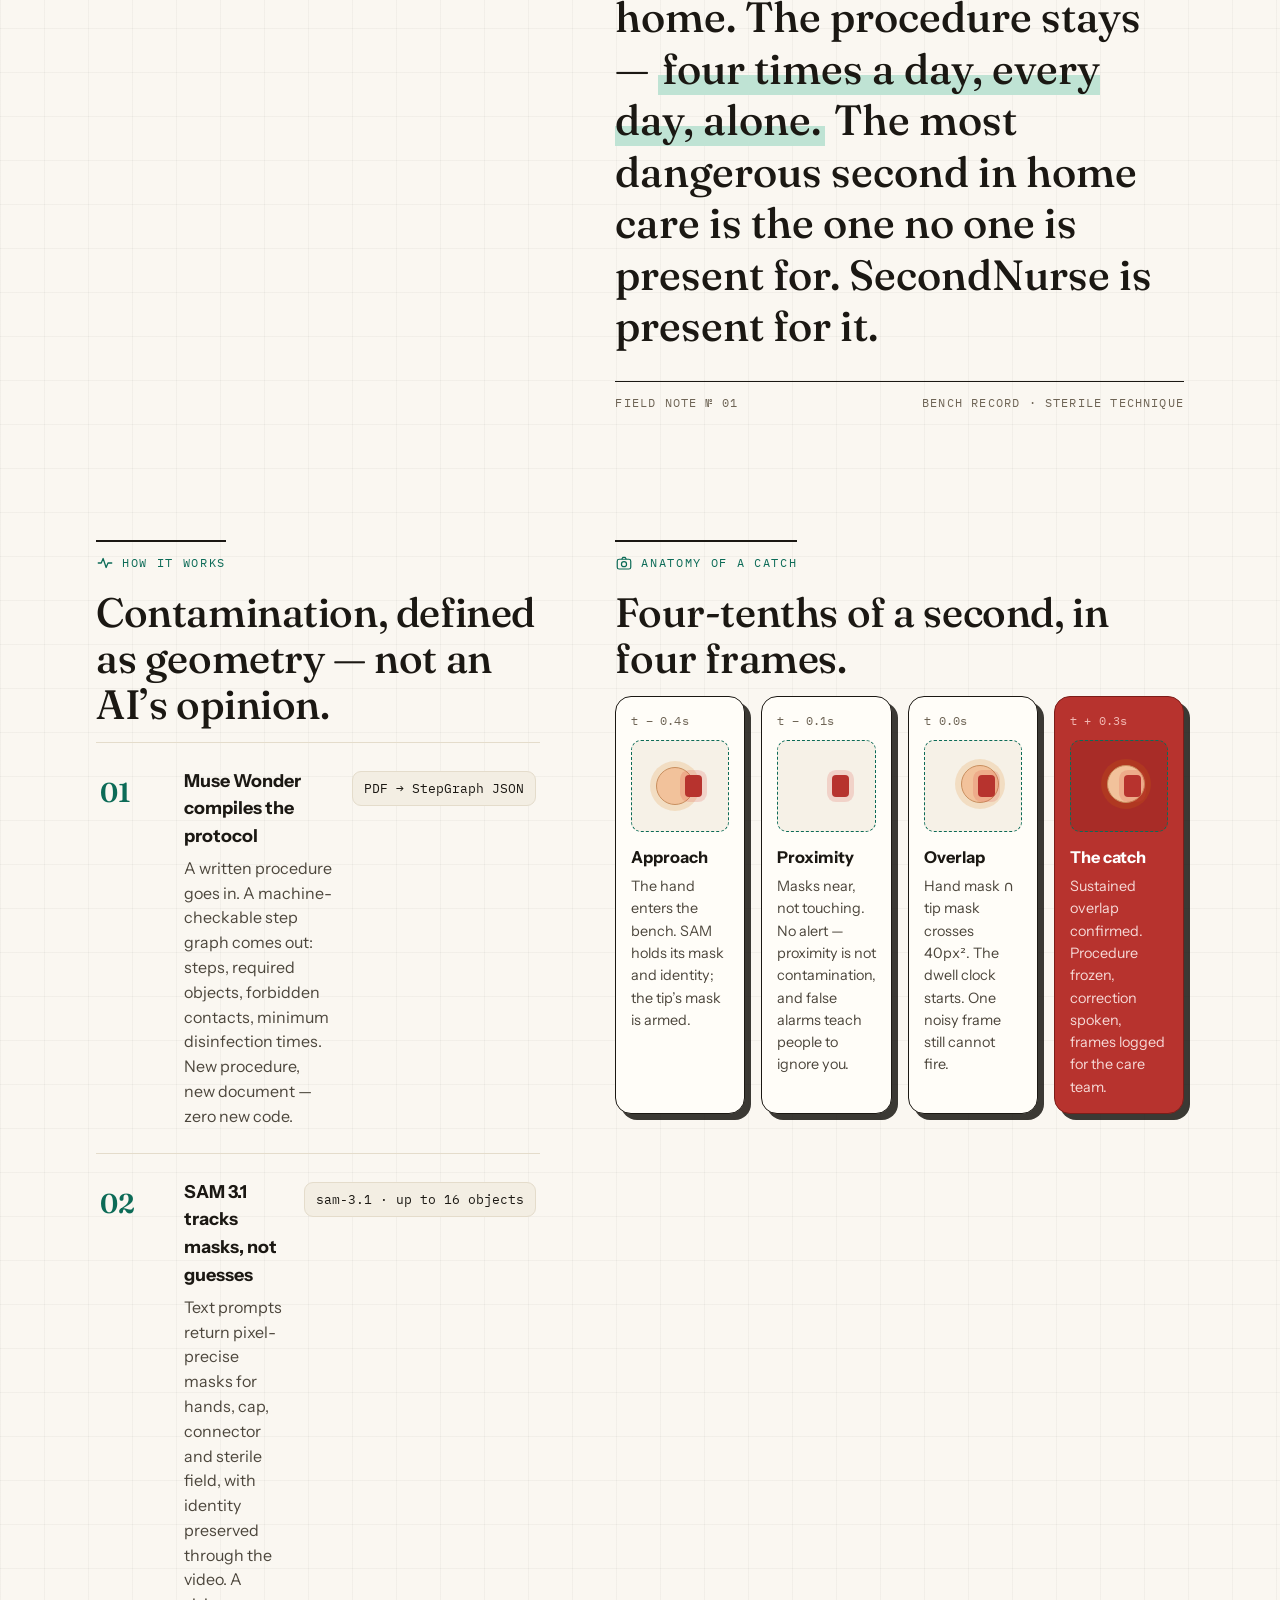
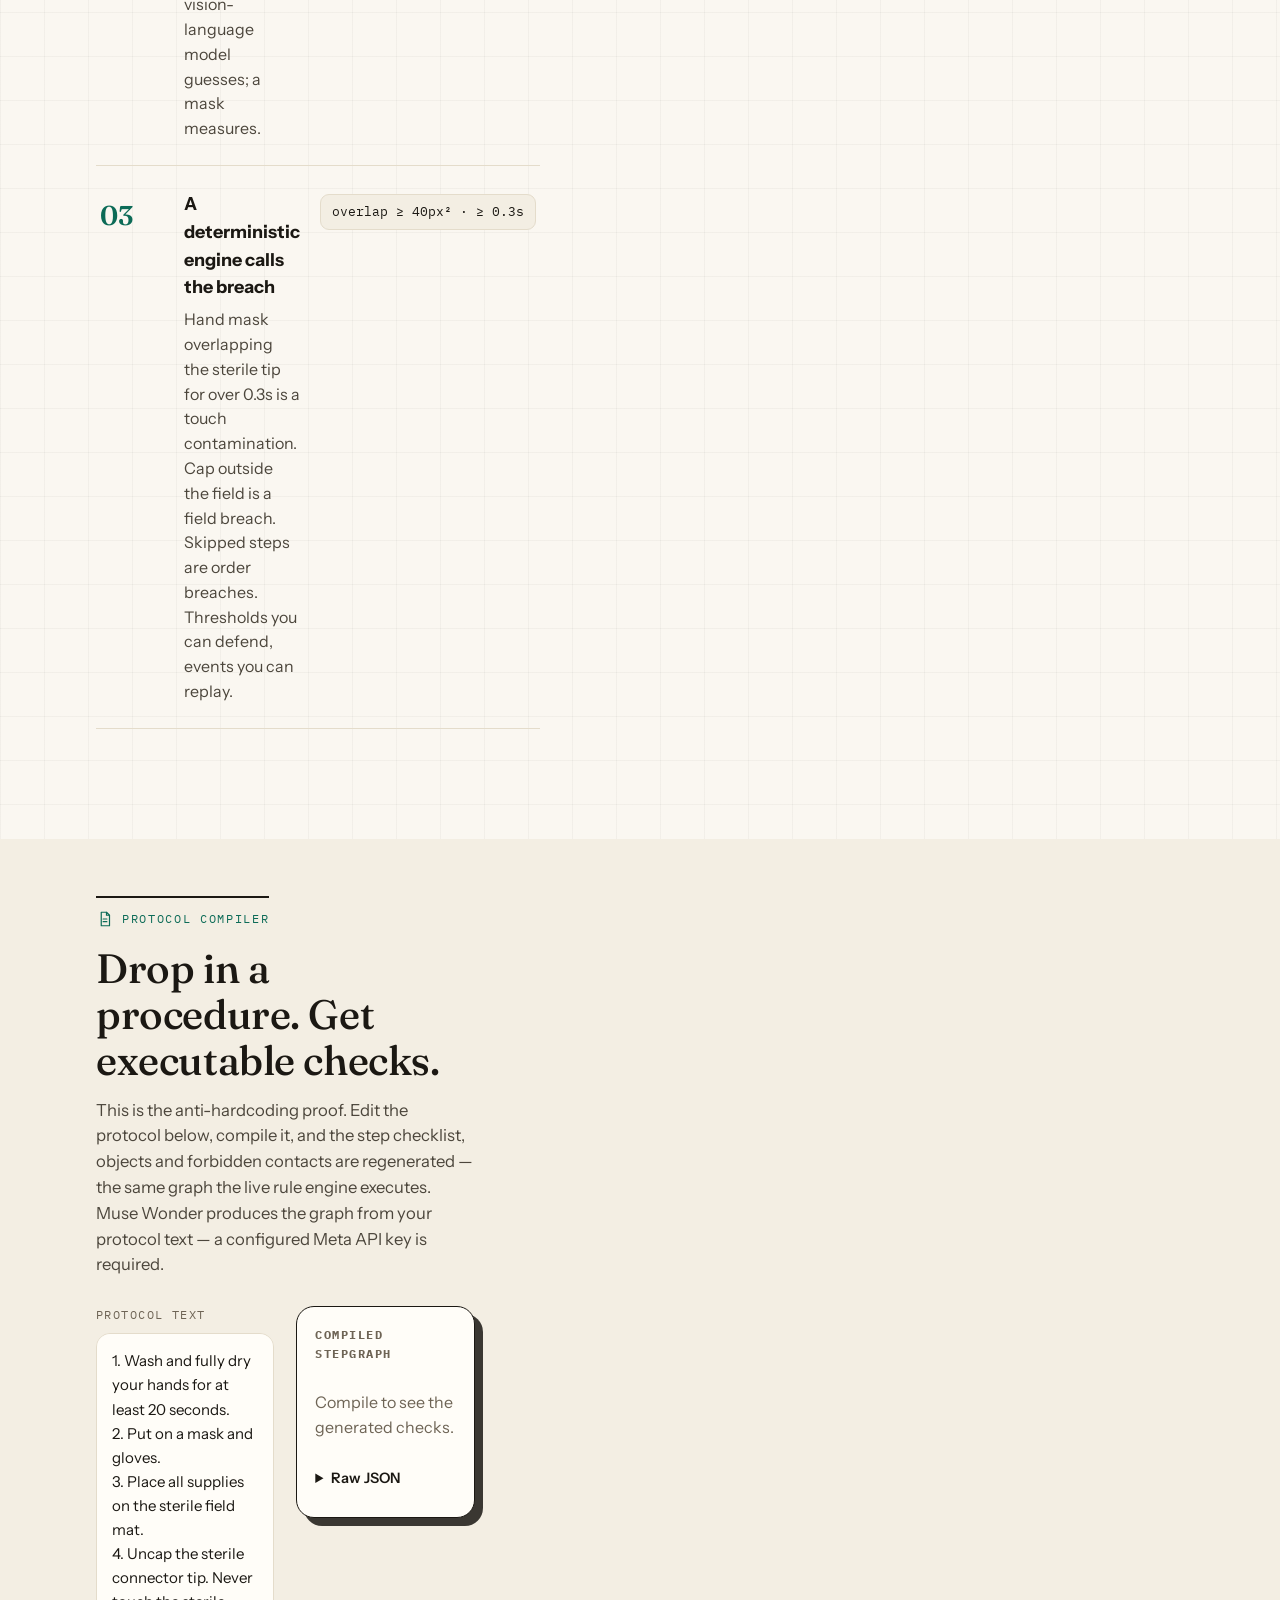
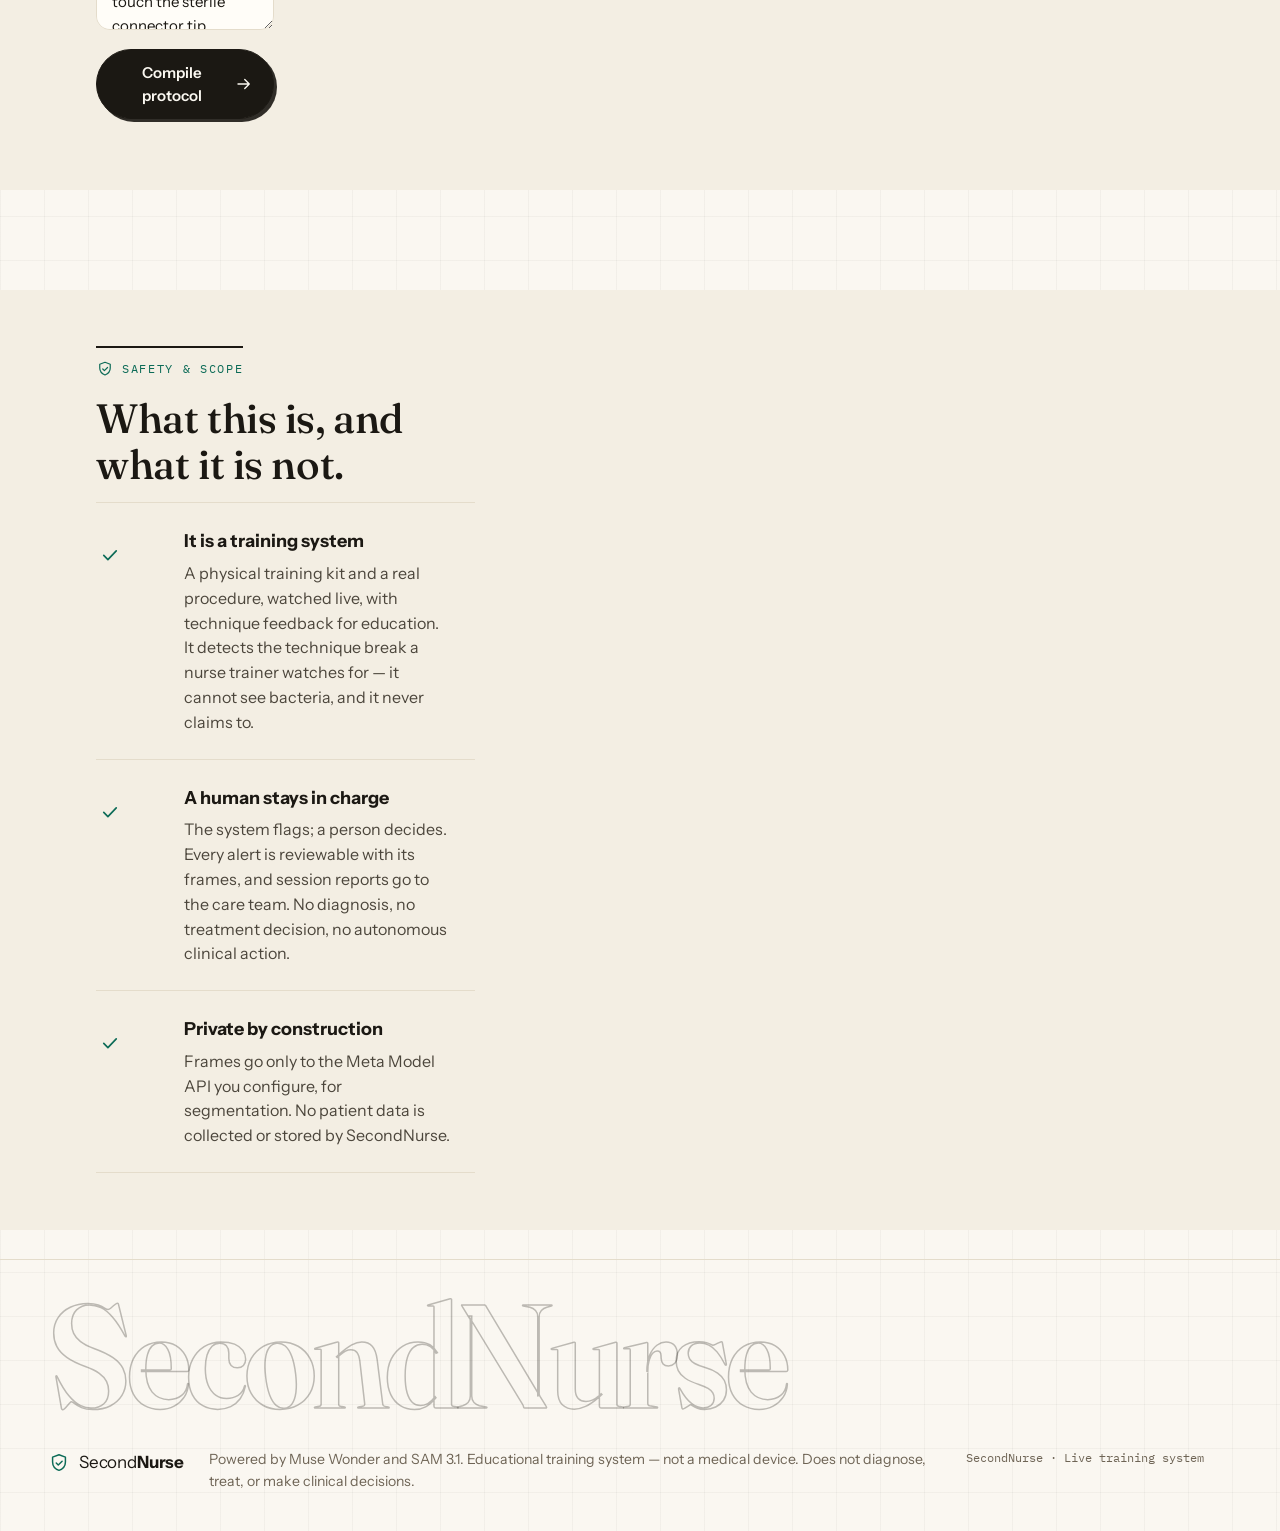
==== commit 6e755571: "Remove demo fully (live-only product) + full docs folder in CatWallet GitBook style with IoT devices" ====
--- a/index.html
+++ b/index.html
@@ -4,7 +4,7 @@
 <meta charset="utf-8">
 <meta name="viewport" content="width=device-width, initial-scale=1">
 <title>SecondNurse — the nurse who watches your hands</title>
-<meta name="description" content="SecondNurse watches home sterile technique with SAM 3.1 masks and Muse Wonder protocol compilation, and stops a contamination the second it happens. Training simulator — not a medical device.">
+<meta name="description" content="SecondNurse watches home sterile technique with SAM 3.1 masks and Muse Wonder protocol compilation, and stops a contamination the second it happens. Training system — not a medical device.">
 <link rel="icon" href="data:image/svg+xml,%3Csvg xmlns='http://www.w3.org/2000/svg' viewBox='0 0 24 24'%3E%3Cpath d='M12 3l7 2.6v5.2c0 4.6-3 7.7-7 9.2-4-1.5-7-4.6-7-9.2V5.6L12 3z' fill='none' stroke='%230C6B57' stroke-width='1.8'/%3E%3Cpath d='M9 12l2.2 2.2L15.4 10' fill='none' stroke='%230C6B57' stroke-width='1.8'/%3E%3C/svg%3E">
 <link rel="preconnect" href="https://fonts.googleapis.com">
 <link rel="preconnect" href="https://fonts.gstatic.com" crossorigin>
@@ -33,11 +33,11 @@
     <svg class="ic ic-brand"><use href="#i-shield"/></svg><span>Second<strong>Nurse</strong></span>
   </a>
   <nav class="nav-links" aria-label="Sections">
-    <a href="#simulator">Simulator</a><a href="#compiler">Protocol compiler</a><a href="#evidence">Evidence</a><a href="#safety">Safety</a>
+    <a href="#live">Live console</a><a href="#compiler">Protocol compiler</a><a href="#evidence">Evidence</a><a href="#safety">Safety</a><a href="/docs/">Docs</a>
   </nav>
   <div class="nav-actions">
     <span class="mode-pill" id="mode-pill">Checking API…</span>
-    <a class="btn btn-dark btn-sm" href="#simulator">Run the demo <svg class="ic"><use href="#i-arrow"/></svg></a>
+    <a class="btn btn-dark btn-sm" href="#live">Open live console <svg class="ic"><use href="#i-arrow"/></svg></a>
   </div>
 </header>
 
@@ -49,24 +49,21 @@
       <h1 class="headline" id="headline">The nurse who watches your hands when the nurse isn&rsquo;t there.</h1>
       <p class="lede reveal">A nurse trains a dialysis patient <em>once</em>. Then they perform a sterile procedure alone, at home, for years — and the commonest cause of infection is a half-second touch nobody saw. SecondNurse points a phone at the bench, tracks every hand and sterile part as a pixel mask, and <strong>stops the procedure the second sterile technique breaks</strong>.</p>
       <div class="hero-cta reveal">
-        <button class="btn btn-dark" data-run="touch"><svg class="ic"><use href="#i-play"/></svg> Watch it catch a breach</button>
-        <button class="btn btn-ghost" data-run="clean">Run a clean exchange</button>
+        <a class="btn btn-dark" href="#live"><svg class="ic"><use href="#i-play"/></svg> Start live watch</a>
+        <a class="btn btn-ghost" href="#compiler">Compile a protocol</a>
       </div>
       <dl class="hero-stats reveal">
         <div><dt><span data-count="548">0</span></dt><dd>contamination episodes in one 15-year study</dd></div>
         <div><dt><span data-count="5.6" data-decimals="1">0</span>%</dt><dd>of wet contaminations led to peritonitis</dd></div>
         <div><dt><span data-count="0">0</span></dt><dd>products watch a home patient&rsquo;s hands today</dd></div>
       </dl>
-      <p class="src reveal">Sources: PMC3524909, PMC6001843. Training simulator on a simulated kit — not a medical device.</p>
-    </div>
-
-    <div class="stage-card reveal" id="simulator" aria-label="SecondNurse live simulator">
+      <p class="src reveal">Sources: PMC3524909, PMC6001843. Training system — not a medical device.</p>
+    </div>
+
+    <div class="stage-card reveal" id="live" aria-label="SecondNurse live camera console">
       <div class="stage-head">
-        <div class="stage-title"><svg class="ic"><use href="#i-activity"/></svg> Live bench — simulated exchange</div>
-        <div class="stage-tabs" role="tablist" aria-label="Stage view">
-          <button class="tab is-active" id="tab-bench" role="tab" aria-selected="true">Bench sim</button>
-          <button class="tab" id="tab-camera" role="tab" aria-selected="false">Your camera</button>
-        </div>
+        <div class="stage-title"><svg class="ic"><use href="#i-activity"/></svg> Live bench — your camera, SAM 3.1 masks</div>
+        <span class="stage-live-dot" id="stage-live-dot">API not configured</span>
       </div>
 
       <div class="alert-banner" id="alert-banner" role="alert" hidden>
@@ -76,35 +73,18 @@
       </div>
 
       <div class="stage-wrap">
-        <svg id="stage" viewBox="0 0 640 400" role="img" aria-label="Simulated dialysis bench with sterile field, connector, cap and hand">
-          <rect x="0" y="0" width="640" height="400" fill="#F6F1E7"/>
-          <g font-family="IBM Plex Mono, monospace" font-size="12.5" fill="#655C4D">
-            <text x="70" y="78">STERILE FIELD</text><text x="467" y="165" text-anchor="middle">CONNECTOR</text><text x="120" y="352">SUPPLIES</text>
-          </g>
-          <rect id="svg-field" x="70" y="90" width="430" height="230" rx="14" fill="#E7F0EB" stroke="#0C6B57" stroke-width="1.5" stroke-dasharray="7 6"/>
-          <path d="M120 300 C 260 260, 380 285, 470 225" fill="none" stroke="#B9AE99" stroke-width="9" stroke-linecap="round"/>
-          <rect class="scanline" x="60" y="86" width="470" height="2.5" fill="#0C6B57" opacity="0.35"/>
-          <g id="svg-bag"><rect x="512" y="52" width="72" height="96" rx="10" fill="#DCE9F7" stroke="#2F6FED" stroke-width="1.5"/><text x="548" y="106" text-anchor="middle" font-family="IBM Plex Mono" font-size="11" fill="#2F6FED">BAG</text></g>
-          <g id="svg-tip"><rect x="452" y="196" width="30" height="36" rx="6" fill="#D64541"/><rect x="466" y="178" width="10" height="22" fill="#8E2F2B"/><text x="467" y="250" text-anchor="middle" font-family="IBM Plex Mono" font-size="10" fill="#8E2F2B">STERILE TIP</text></g>
-          <g id="svg-cap"><rect x="205" y="255" width="36" height="25" rx="6" fill="#2F6FED"/><text x="223" y="298" text-anchor="middle" font-family="IBM Plex Mono" font-size="10" fill="#2F6FED">CAP</text></g>
-          <g id="mask-tip" aria-hidden="true"><rect x="446" y="190" width="42" height="48" rx="11" fill="#D64541" opacity="0.16"/><rect x="446" y="190" width="42" height="48" rx="11" fill="none" stroke="#D64541" stroke-width="1.6" stroke-dasharray="5 4" class="mask-dash"/></g>
-          <g id="mask-cap" aria-hidden="true"><rect id="mask-cap-rect" x="199" y="249" width="48" height="37" rx="9" fill="#2F6FED" opacity="0.16"/><rect id="mask-cap-line" x="199" y="249" width="48" height="37" rx="9" fill="none" stroke="#2F6FED" stroke-width="1.6" stroke-dasharray="5 4" class="mask-dash"/></g>
-          <g id="mask-hand" transform="translate(285,120)" aria-hidden="true"><ellipse cx="34" cy="24" rx="40" ry="36" fill="#D97706" opacity="0.15"/><ellipse cx="34" cy="24" rx="40" ry="36" fill="none" stroke="#D97706" stroke-width="1.6" stroke-dasharray="5 4" class="mask-dash"/></g>
-          <g id="svg-hand" transform="translate(285,120)">
-            <circle cx="34" cy="26" r="30" fill="#F2C29B" stroke="#C98F5F" stroke-width="1.5"/>
-            <rect x="16" y="-4" width="9" height="26" rx="4.5" fill="#F2C29B" stroke="#C98F5F"/>
-            <rect x="29" y="-8" width="9" height="30" rx="4.5" fill="#F2C29B" stroke="#C98F5F"/>
-            <rect x="42" y="-4" width="9" height="26" rx="4.5" fill="#F2C29B" stroke="#C98F5F"/>
-            <text x="34" y="72" text-anchor="middle" font-family="IBM Plex Mono" font-size="10" fill="#8A6B4A">HAND</text>
-          </g>
-          <circle id="pulse" cx="467" cy="214" r="10" fill="none" stroke="#D64541" stroke-width="2" opacity="0"/>
-        </svg>
-        <div class="video-wrap"><video id="camera" autoplay playsinline muted hidden></video><div id="cam-overlay" aria-hidden="true"></div></div>
-        <div class="camera-note" id="camera-note" hidden>
-          <span id="camera-status">Camera is local-only. Frames go only to your configured Meta API in live mode.</span>
-          <button class="btn btn-dark btn-sm" id="btn-analyze">Analyze one frame</button>
-          <button class="btn btn-danger btn-sm" id="btn-watch">Start live watch</button>
-          <span id="segment-result" class="mono" role="status"></span>
+        <div class="video-wrap">
+          <video id="camera" autoplay playsinline muted></video>
+          <div id="cam-overlay" aria-hidden="true"></div>
+          <div class="cam-empty" id="cam-empty">
+            <svg class="ic"><use href="#i-camera"/></svg>
+            <p>Point this camera at the bench from above.<br>The kit in frame: hands, red connector, blue cap, sterile mat.</p>
+            <button class="btn btn-dark" id="btn-camera">Enable camera</button>
+          </div>
+        </div>
+        <div class="camera-note" id="camera-note">
+          <span id="camera-status">Frames are analyzed by SAM 3.1 on your configured Meta API. Nothing is stored.</span>
+          <span id="segment-result" class="mono" role="status">Not analyzed yet.</span>
         </div>
       </div>
 
@@ -112,45 +92,42 @@
         <span><i class="dot dot-hand"></i>SAM mask · hand</span>
         <span><i class="dot dot-tip"></i>SAM mask · sterile tip</span>
         <span><i class="dot dot-cap"></i>SAM mask · cap</span>
-        <span><i class="dot dot-field"></i>Sterile field boundary</span>
-        <span class="mask-note">Breach = mask overlap, sustained ≥ 0.3s</span>
-      </div>
-
-      <div class="sim-controls" aria-label="Scenario controls">
-        <button class="btn btn-dark" data-run="clean"><svg class="ic"><use href="#i-play"/></svg> Clean exchange</button>
-        <button class="btn btn-danger" data-run="touch"><svg class="ic"><use href="#i-alert"/></svg> Touch breach</button>
-        <button class="btn btn-ghost" data-run="field">Cap outside field</button>
-        <button class="btn btn-ghost" data-run="order">Wrong order</button>
-        <button class="btn btn-ghost" id="btn-pause">Pause</button>
-        <button class="btn btn-ghost" id="btn-reset">Reset</button>
+        <span><i class="dot dot-field"></i>Sterile field</span>
+        <span class="mask-note">Breach = mask overlap on 2 consecutive frames</span>
+      </div>
+
+      <div class="sim-controls" aria-label="Live controls">
+        <button class="btn btn-danger" id="btn-watch"><svg class="ic"><use href="#i-play"/></svg> Start live watch</button>
+        <button class="btn btn-dark" id="btn-analyze">Analyze one frame</button>
+        <button class="btn btn-ghost" id="btn-reset">Reset session</button>
         <label class="voice-toggle"><input type="checkbox" id="voice-toggle"> Voice alert</label>
       </div>
 
       <div class="sim-grid">
         <div>
-          <h3 class="panel-title">Exchange steps</h3>
+          <h3 class="panel-title">Protocol steps</h3>
           <ol class="steps" id="steps"></ol>
         </div>
         <div>
           <h3 class="panel-title">Rule engine — live geometry</h3>
           <dl class="readout mono">
-            <div><dt>hand ∩ sterile tip</dt><dd id="ro-overlap">0 px²</dd></div>
-            <div><dt>sustained</dt><dd id="ro-dwell">0.0 s</dd></div>
-            <div><dt>cap in sterile field</dt><dd id="ro-field">yes</dd></div>
-            <div><dt>active rule</dt><dd id="ro-rule">TOUCH · FIELD · ORDER</dd></div>
+            <div><dt>hand ∩ sterile tip</dt><dd id="ro-overlap">—</dd></div>
+            <div><dt>consecutive overlaps</dt><dd id="ro-dwell">0</dd></div>
+            <div><dt>cap in sterile field</dt><dd id="ro-field">—</dd></div>
+            <div><dt>last frame latency</dt><dd id="ro-latency">—</dd></div>
           </dl>
           <div class="score-row">
             <div class="score-ring" id="score-ring"><span id="score-num">100</span></div>
-            <p>Compliance score for this session. Every confirmed breach is logged with its frames for the care team.</p>
+            <p>Compliance score for this session. Every confirmed breach is logged with its frame evidence.</p>
           </div>
         </div>
         <div>
           <h3 class="panel-title">Event log</h3>
-          <ul class="log" id="log"><li class="log-empty">No events yet. Run a scenario.</li></ul>
-        </div>
-      </div>
-    </div>
-  </section>
+          <ul class="log" id="log"><li class="log-empty">No events yet. Start live watch.</li></ul>
+        </div>
+      </div>
+    </div>
+  
 
   <div class="marquee" aria-hidden="true"><div class="marquee-track">
     <span>Touch contamination is invisible</span><b>·</b><span>Half a second is enough</span><b>·</b><span>Nobody watches the fourth exchange of the day</span><b>·</b><span>A mask measures what an opinion guesses</span><b>·</b>
@@ -189,7 +166,7 @@
   <section class="section reveal" id="compiler">
     <p class="eyebrow"><svg class="ic"><use href="#i-doc"/></svg> Protocol compiler</p>
     <h2 class="section-title">Drop in a procedure. Get executable checks.</h2>
-    <p class="section-lede">This is the anti-hardcoding proof. Edit the protocol below, compile it, and the step checklist, objects and forbidden contacts are regenerated — the same graph the simulator executes. With a Meta API key configured, Muse Wonder produces the graph; offline, a deterministic parser produces the identical schema.</p>
+    <p class="section-lede">This is the anti-hardcoding proof. Edit the protocol below, compile it, and the step checklist, objects and forbidden contacts are regenerated — the same graph the live rule engine executes. Muse Wonder produces the graph from your protocol text — a configured Meta API key is required.</p>
     <div class="compiler-grid">
       <div class="compiler-input">
         <label for="protocol-text">Protocol text</label>
@@ -213,20 +190,14 @@
     </div>
   </section>
 
-  <!-- ================= EVIDENCE ================= -->
+  <!-- ================= LIVE RESULTS ================= -->
   <section class="section reveal" id="evidence">
-    <p class="eyebrow"><svg class="ic"><use href="#i-shield"/></svg> Evidence</p>
-    <h2 class="section-title">Measured against the obvious alternative.</h2>
-    <p class="section-lede">The obvious way to build this is asking a vision-language model &ldquo;was there a breach?&rdquo; So we benchmark exactly that, against mask geometry, on scripted trials. The harness below runs 24 deterministic simulated trials in your browser (4 scenarios × 6), labelled for what it is — a bench harness, not a clinical study.</p>
-    <div class="eval-bar">
-      <button class="btn btn-dark" id="btn-eval"><svg class="ic"><use href="#i-play"/></svg> Run 24-trial bench eval</button>
-      <span class="mono" id="eval-status" role="status">Not run yet.</span>
-    </div>
-    <div class="eval-grid">
-      <div class="eval-card"><h3>SecondNurse — SAM masks + rules</h3><div class="metric"><span>Precision</span><div class="bar"><i id="m-p"></i></div><b id="m-p-v">—</b></div><div class="metric"><span>Recall</span><div class="bar"><i id="m-r"></i></div><b id="m-r-v">—</b></div><div class="metric"><span>False alerts / clean run</span><div class="bar"><i id="m-f"></i></div><b id="m-f-v">—</b></div></div>
-      <div class="eval-card eval-base"><h3>Baseline — VLM asked directly</h3><div class="metric"><span>Precision</span><div class="bar"><i id="b-p"></i></div><b id="b-p-v">—</b></div><div class="metric"><span>Recall</span><div class="bar"><i id="b-r"></i></div><b id="b-r-v">—</b></div><div class="metric"><span>False alerts / clean run</span><div class="bar"><i id="b-f"></i></div><b id="b-f-v">—</b></div></div>
-    </div>
-    <p class="src">Simulated baseline models a per-clip VLM judgement with seeded noise. Real-camera numbers require the live SAM 3.1 path and a recorded trial set — that is the post-hackathon validation step, stated plainly.</p>
+    <p class="eyebrow"><svg class="ic"><use href="#i-shield"/></svg> Live results</p>
+    <h2 class="section-title">What the last analyzed frame actually saw.</h2>
+    <p class="section-lede">Every number below comes from a real SAM 3.1 response for a frame from your camera — objects found, confidence, true mask overlap, latency. No key configured, no numbers: the product refuses to invent results.</p>
+    <div class="live-results" id="live-results">
+      <p class="muted">No frame analyzed yet. Enable the camera above and analyze a frame.</p>
+    </div>
   </section>
 
   <!-- ================= SAFETY ================= -->
@@ -234,9 +205,9 @@
     <p class="eyebrow"><svg class="ic"><use href="#i-shield"/></svg> Safety &amp; scope</p>
     <h2 class="section-title">What this is, and what it is not.</h2>
     <div class="rows">
-      <article class="row"><span class="row-num"><svg class="ic"><use href="#i-check"/></svg></span><div><h3>It is a training simulator</h3><p>Simulated kit, simulated procedure, technique feedback for education. It detects the technique break a nurse trainer watches for — it cannot see bacteria, and it never claims to.</p></div></article>
+      <article class="row"><span class="row-num"><svg class="ic"><use href="#i-check"/></svg></span><div><h3>It is a training system</h3><p>A physical training kit and a real procedure, watched live, with technique feedback for education. It detects the technique break a nurse trainer watches for — it cannot see bacteria, and it never claims to.</p></div></article>
       <article class="row"><span class="row-num"><svg class="ic"><use href="#i-check"/></svg></span><div><h3>A human stays in charge</h3><p>The system flags; a person decides. Every alert is reviewable with its frames, and session reports go to the care team. No diagnosis, no treatment decision, no autonomous clinical action.</p></div></article>
-      <article class="row"><span class="row-num"><svg class="ic"><use href="#i-check"/></svg></span><div><h3>Private by construction</h3><p>Demo mode processes geometry locally in the browser. No patient data is collected, stored, or sent anywhere. Live mode sends frames only to the Meta Model API you configure.</p></div></article>
+      <article class="row"><span class="row-num"><svg class="ic"><use href="#i-check"/></svg></span><div><h3>Private by construction</h3><p>Frames go only to the Meta Model API you configure, for segmentation. No patient data is collected or stored by SecondNurse.</p></div></article>
     </div>
   </section>
 
@@ -249,8 +220,8 @@
 <footer class="footer">
   <div class="footer-word" aria-hidden="true">SecondNurse</div>
   <div class="brand"><svg class="ic ic-brand"><use href="#i-shield"/></svg><span>Second<strong>Nurse</strong></span></div>
-  <p>Powered by Muse Wonder and SAM 3.1. Educational training simulator — not a medical device. Does not diagnose, treat, or make clinical decisions.</p>
-  <p class="mono">SecondNurse · Training simulator</p>
+  <p>Powered by Muse Wonder and SAM 3.1. Educational training system — not a medical device. Does not diagnose, treat, or make clinical decisions.</p>
+  <p class="mono">SecondNurse · Live training system</p>
 </footer>
 
 <script src="/app.js"></script>
--- a/styles.css
+++ b/styles.css
@@ -242,6 +242,16 @@
 .cam-box.sterile_tip{border-color:var(--red);background:rgba(183,51,46,.16)}
 .cam-box.cap{border-color:var(--blue);background:rgba(47,111,237,.14)}
 
+.cam-empty{position:absolute;inset:0;display:grid;place-items:center;align-content:center;gap:10px;text-align:center;color:#FBF8F1;background:#211D16;padding:20px;line-height:1.45}
+.cam-empty .ic{width:30px;height:30px;color:#7FC8B4}
+.cam-empty p{margin:0;color:#CFC6B4}
+.stage-live-dot{font-family:var(--font-mono);font-size:.72rem;border:1px solid #4A4234;border-radius:99px;padding:5px 11px;color:#CFC6B4}
+.stage-live-dot.on{color:#7FC8B4;border-color:#7FC8B4}
+.live-results{background:var(--card);border:1.5px solid var(--ink);border-radius:18px;box-shadow:8px 8px 0 rgba(27,24,19,.85);padding:20px;overflow:auto}
+.live-results table{width:100%;border-collapse:collapse;font-size:.92rem}
+.live-results th,.live-results td{border-bottom:1px solid var(--line);padding:10px 8px;text-align:left;vertical-align:top}
+.live-results th{font-family:var(--font-mono);font-size:.72rem;letter-spacing:.12em;text-transform:uppercase;color:var(--muted)}
+
 @media (prefers-reduced-motion:reduce){
   *,*::before,*::after{animation-duration:.01ms !important;transition-duration:.01ms !important}
   html{scroll-behavior:auto}
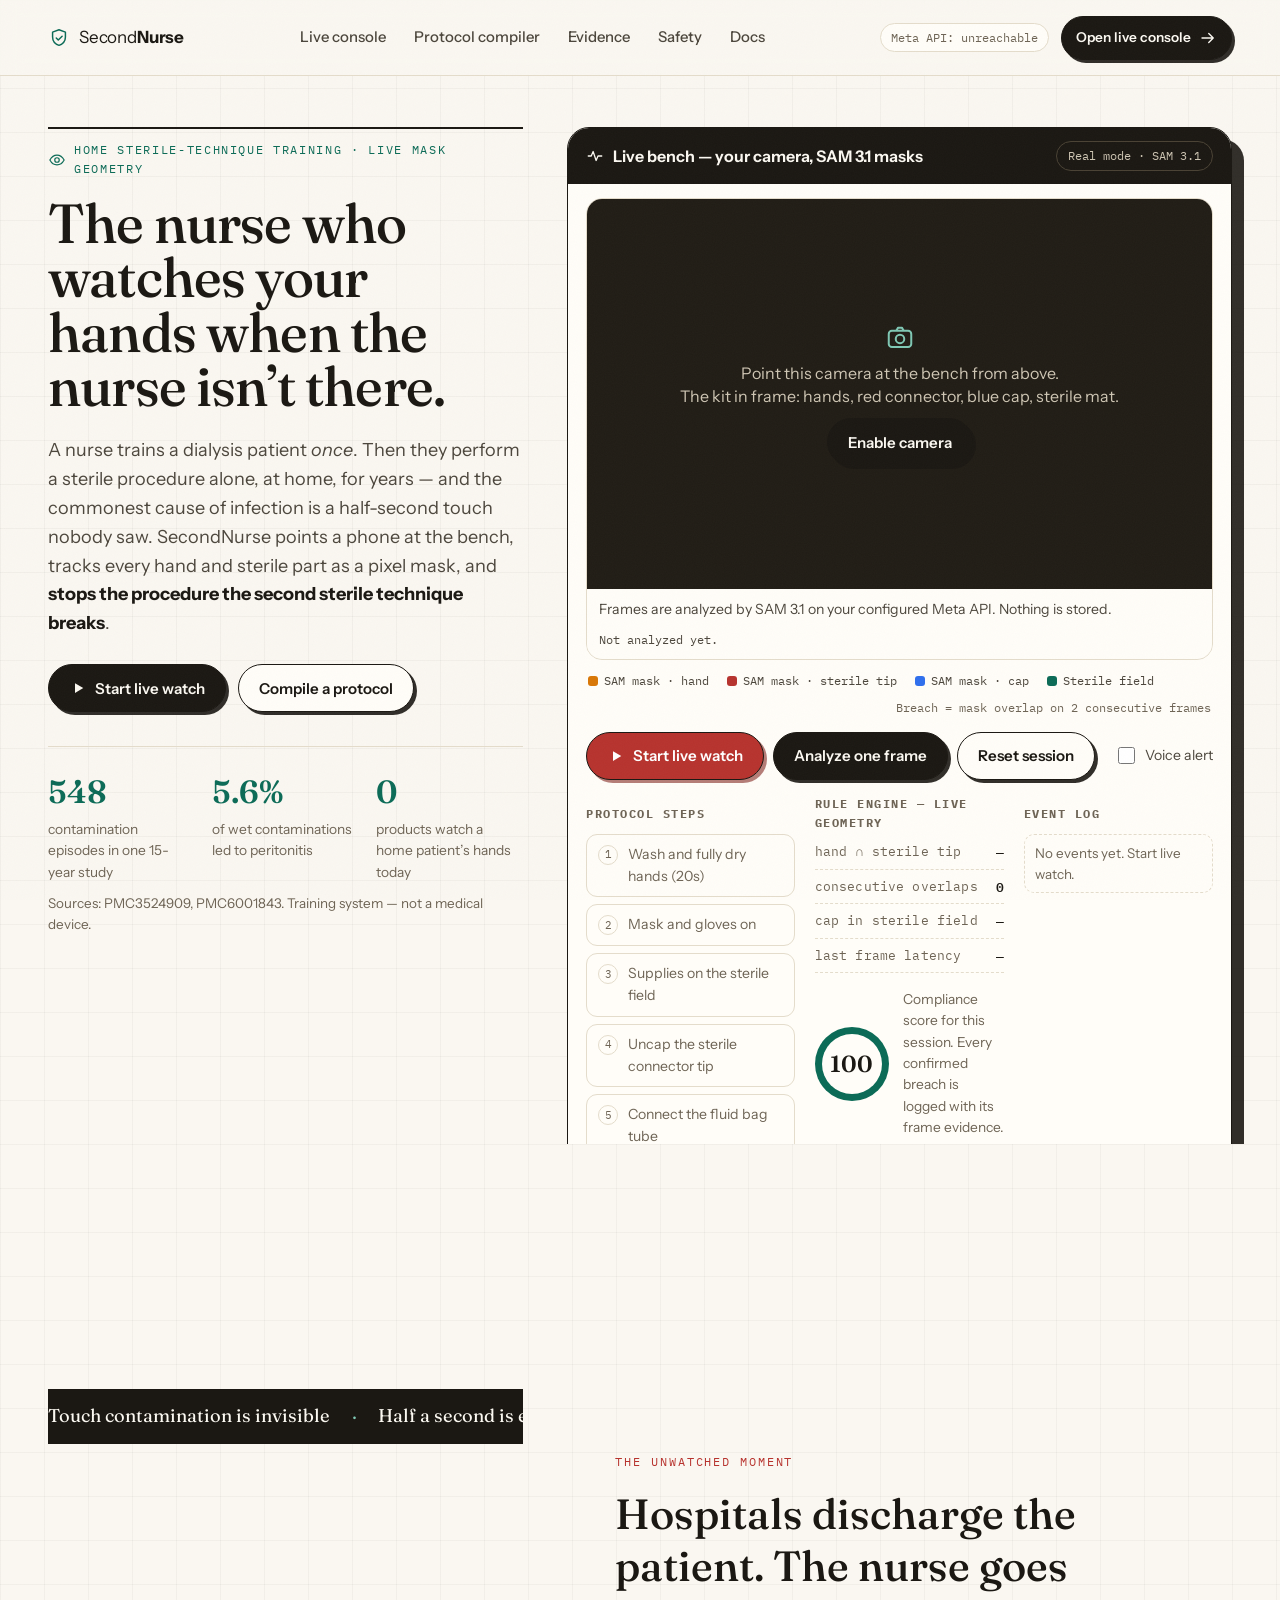
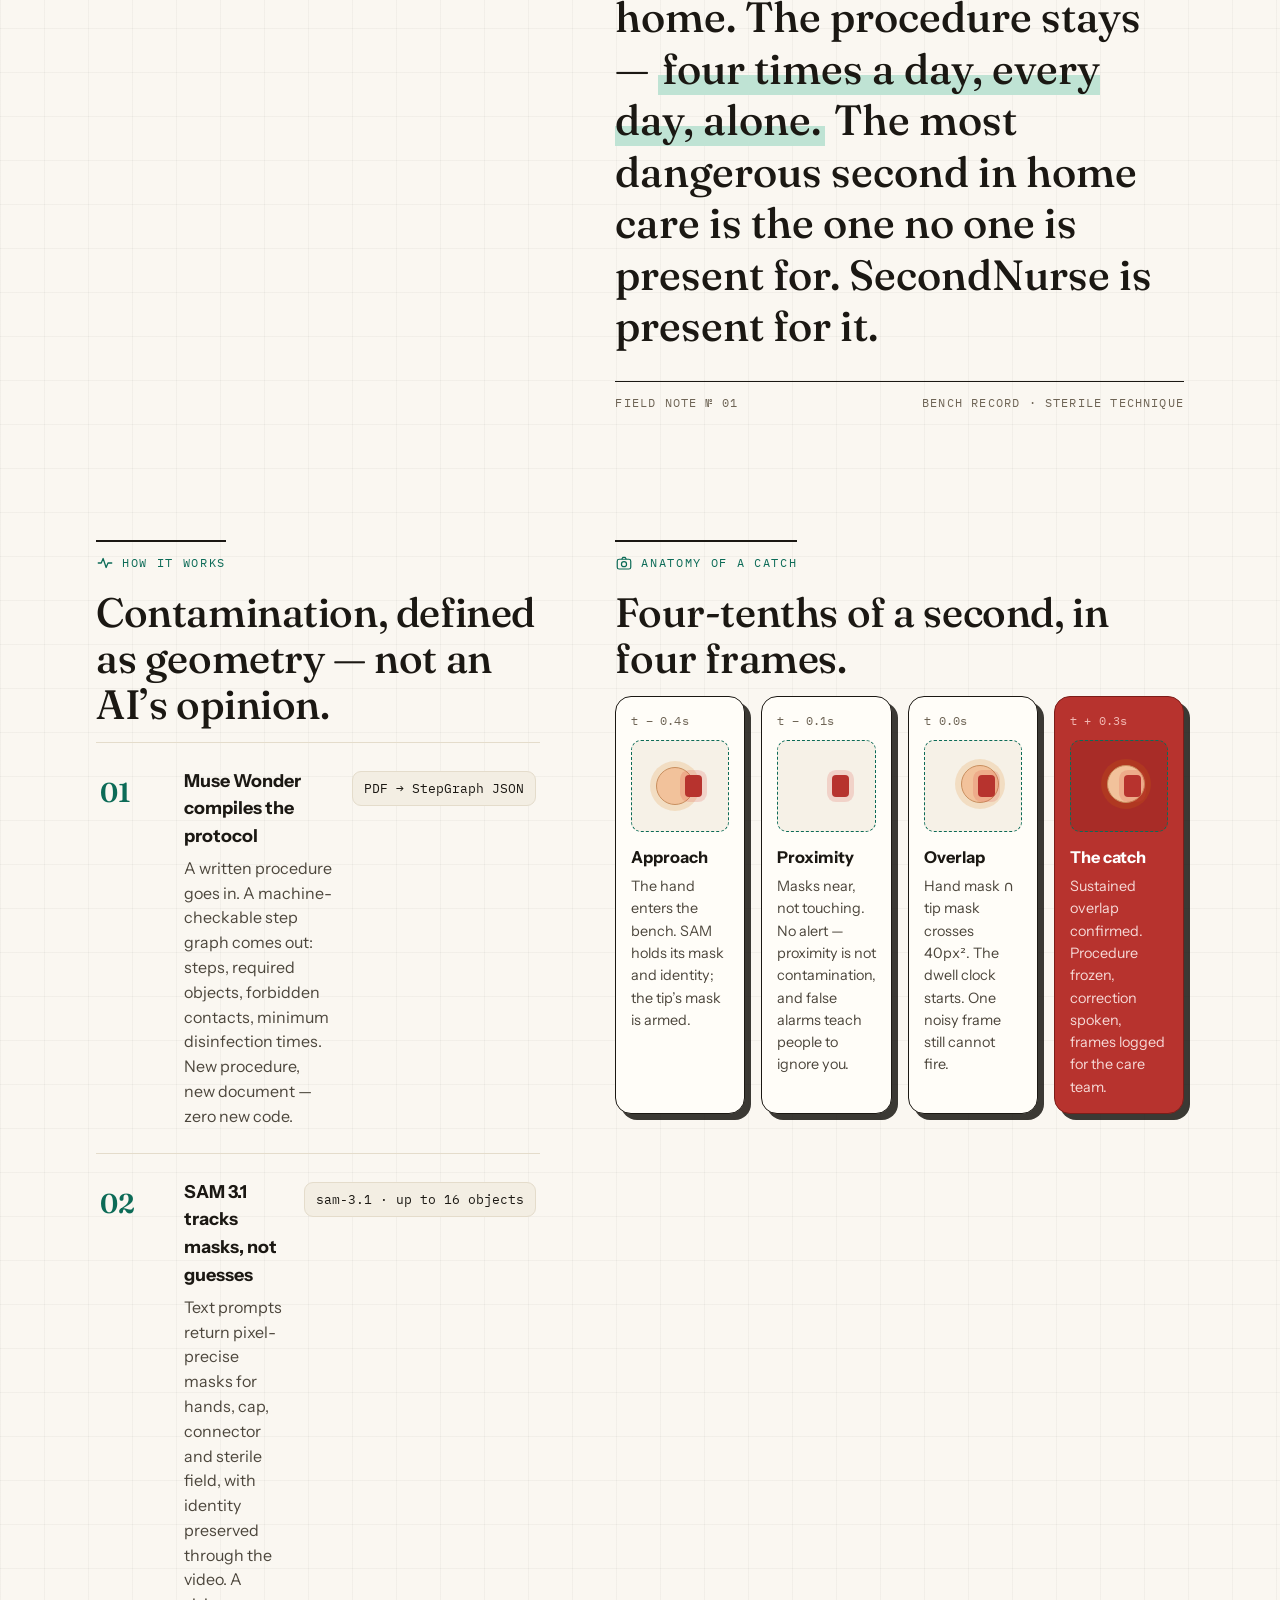
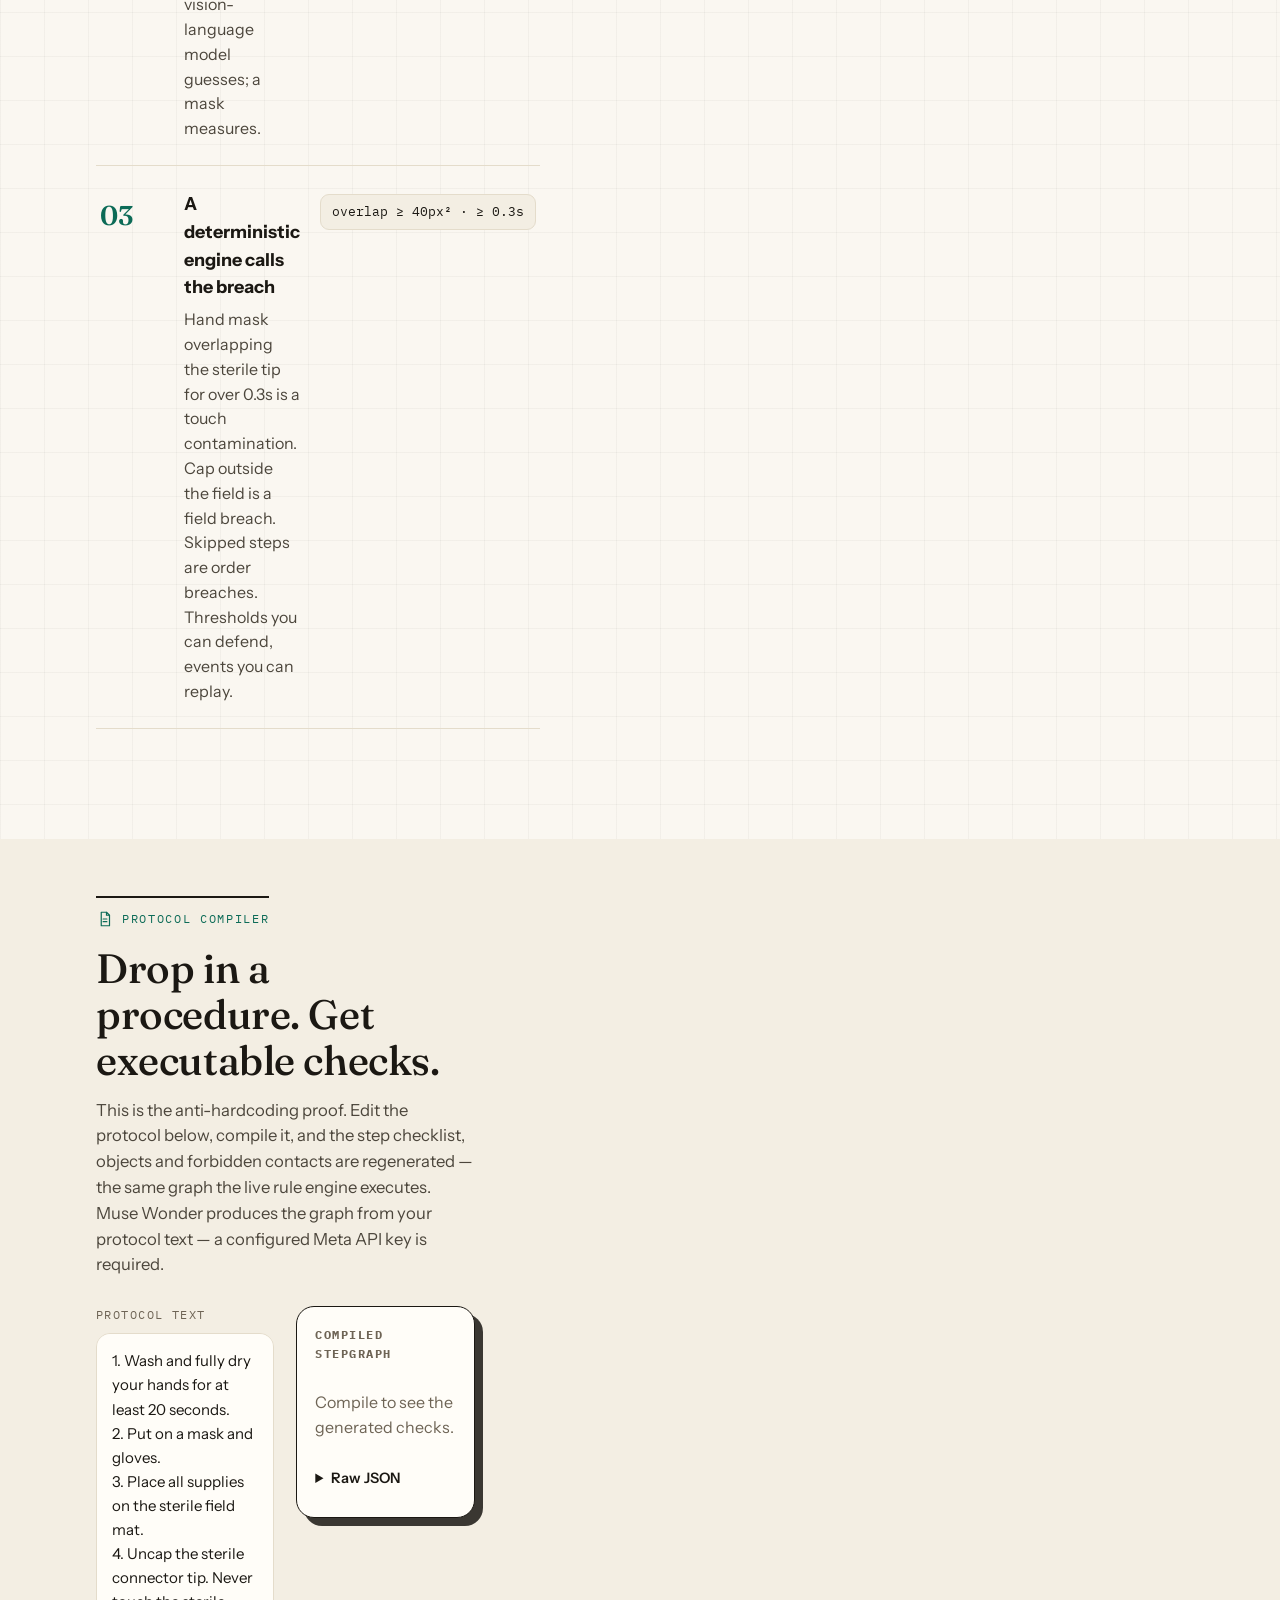
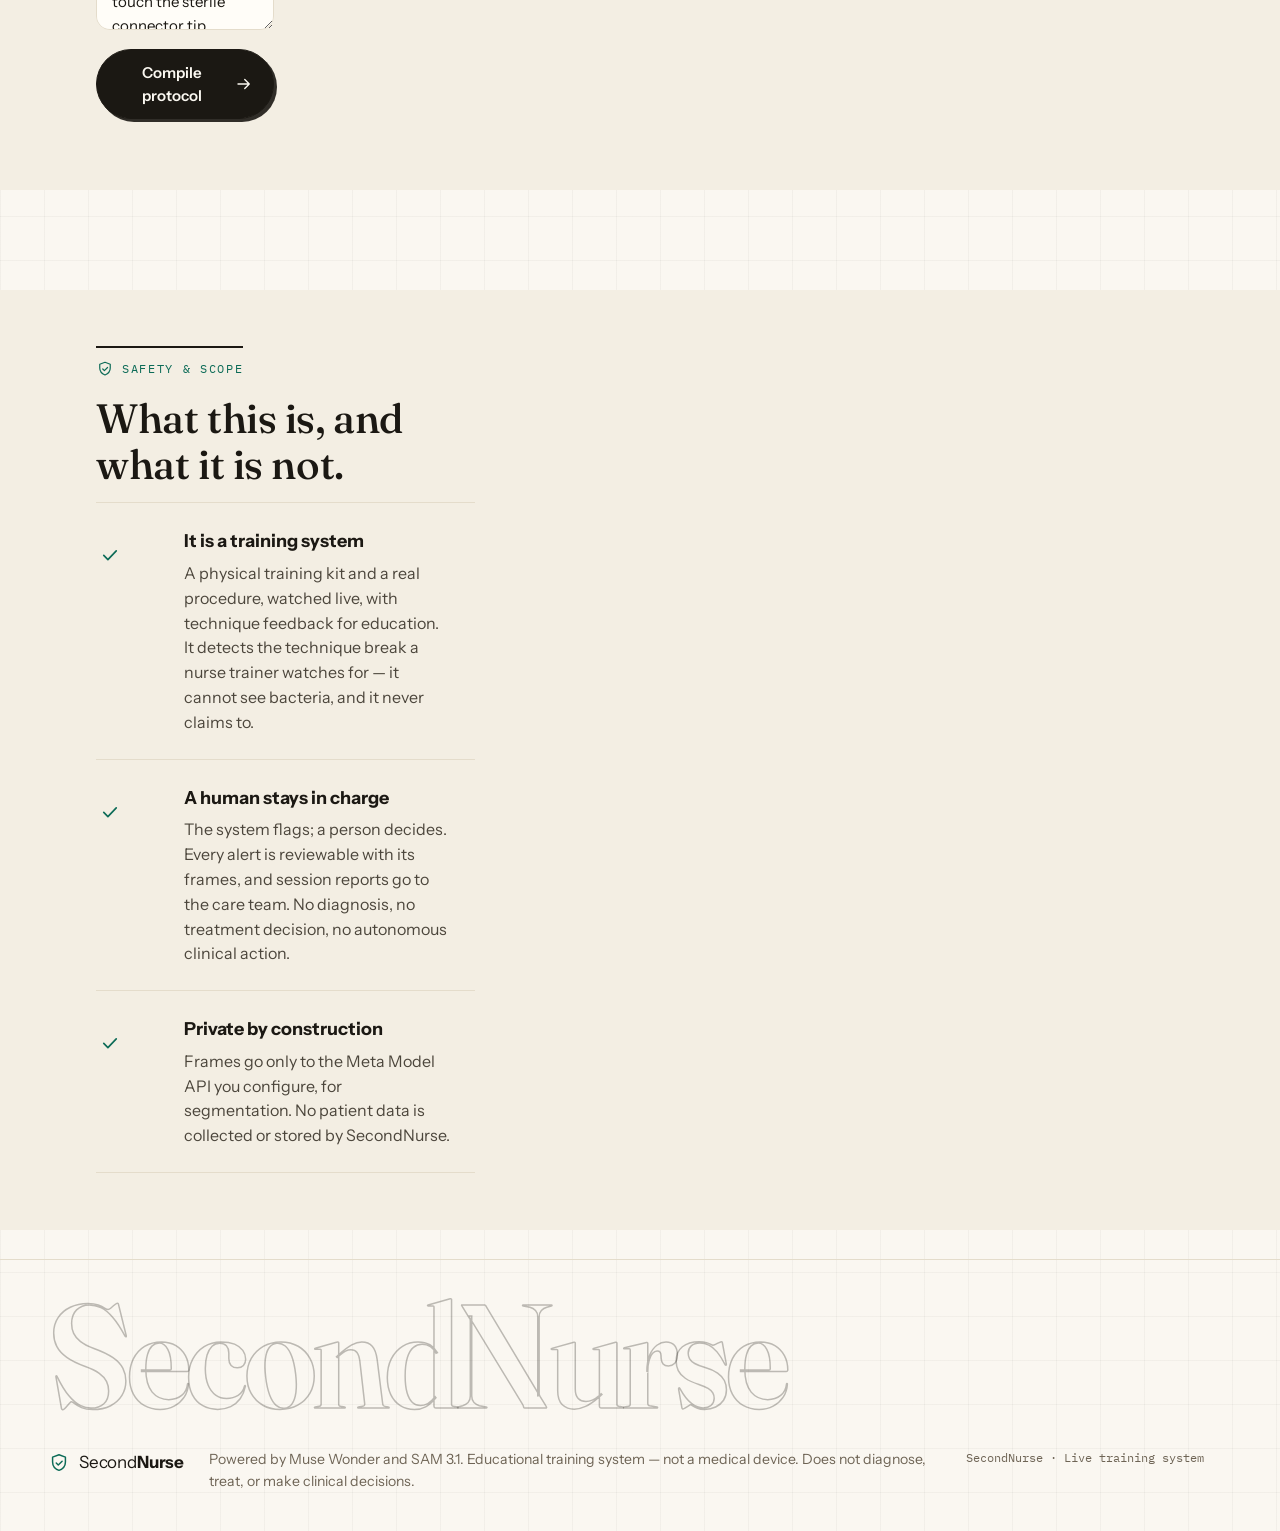
==== commit 9a927f42: "Docs: IoT becomes roadmap-only (no build costs); web presents real mode only" ====
--- a/index.html
+++ b/index.html
@@ -63,7 +63,7 @@
     <div class="stage-card reveal" id="live" aria-label="SecondNurse live camera console">
       <div class="stage-head">
         <div class="stage-title"><svg class="ic"><use href="#i-activity"/></svg> Live bench — your camera, SAM 3.1 masks</div>
-        <span class="stage-live-dot" id="stage-live-dot">API not configured</span>
+        <span class="stage-live-dot" id="stage-live-dot">Real mode · SAM 3.1</span>
       </div>
 
       <div class="alert-banner" id="alert-banner" role="alert" hidden>
@@ -213,7 +213,7 @@
 
   <section class="closing reveal">
     <h2>Millions perform sterile procedures alone tonight.<br><span>Someone should be watching their hands.</span></h2>
-    <button class="btn btn-dark btn-lg" data-run="touch">See the catch again <svg class="ic"><use href="#i-arrow"/></svg></button>
+    <a class="btn btn-dark btn-lg" href="#live">Open the live console <svg class="ic"><use href="#i-arrow"/></svg></a>
   </section>
 </main>
 
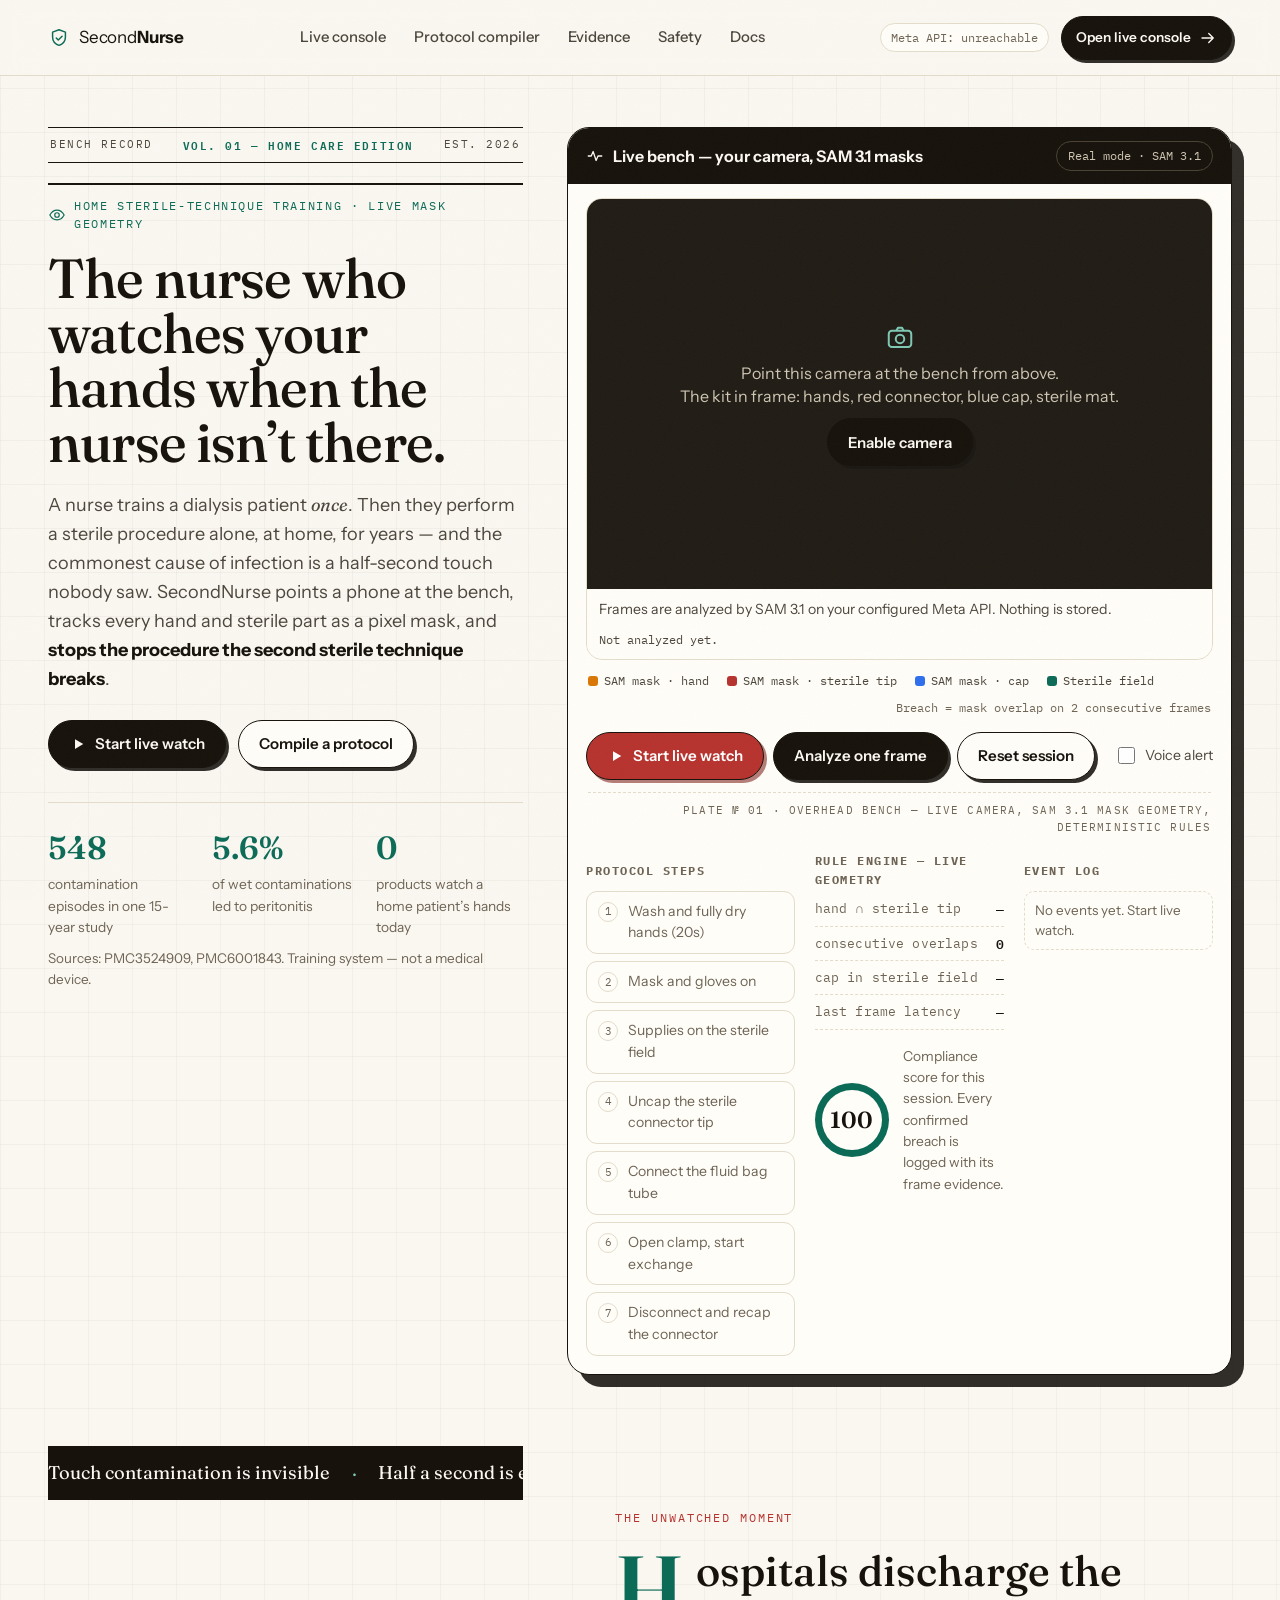
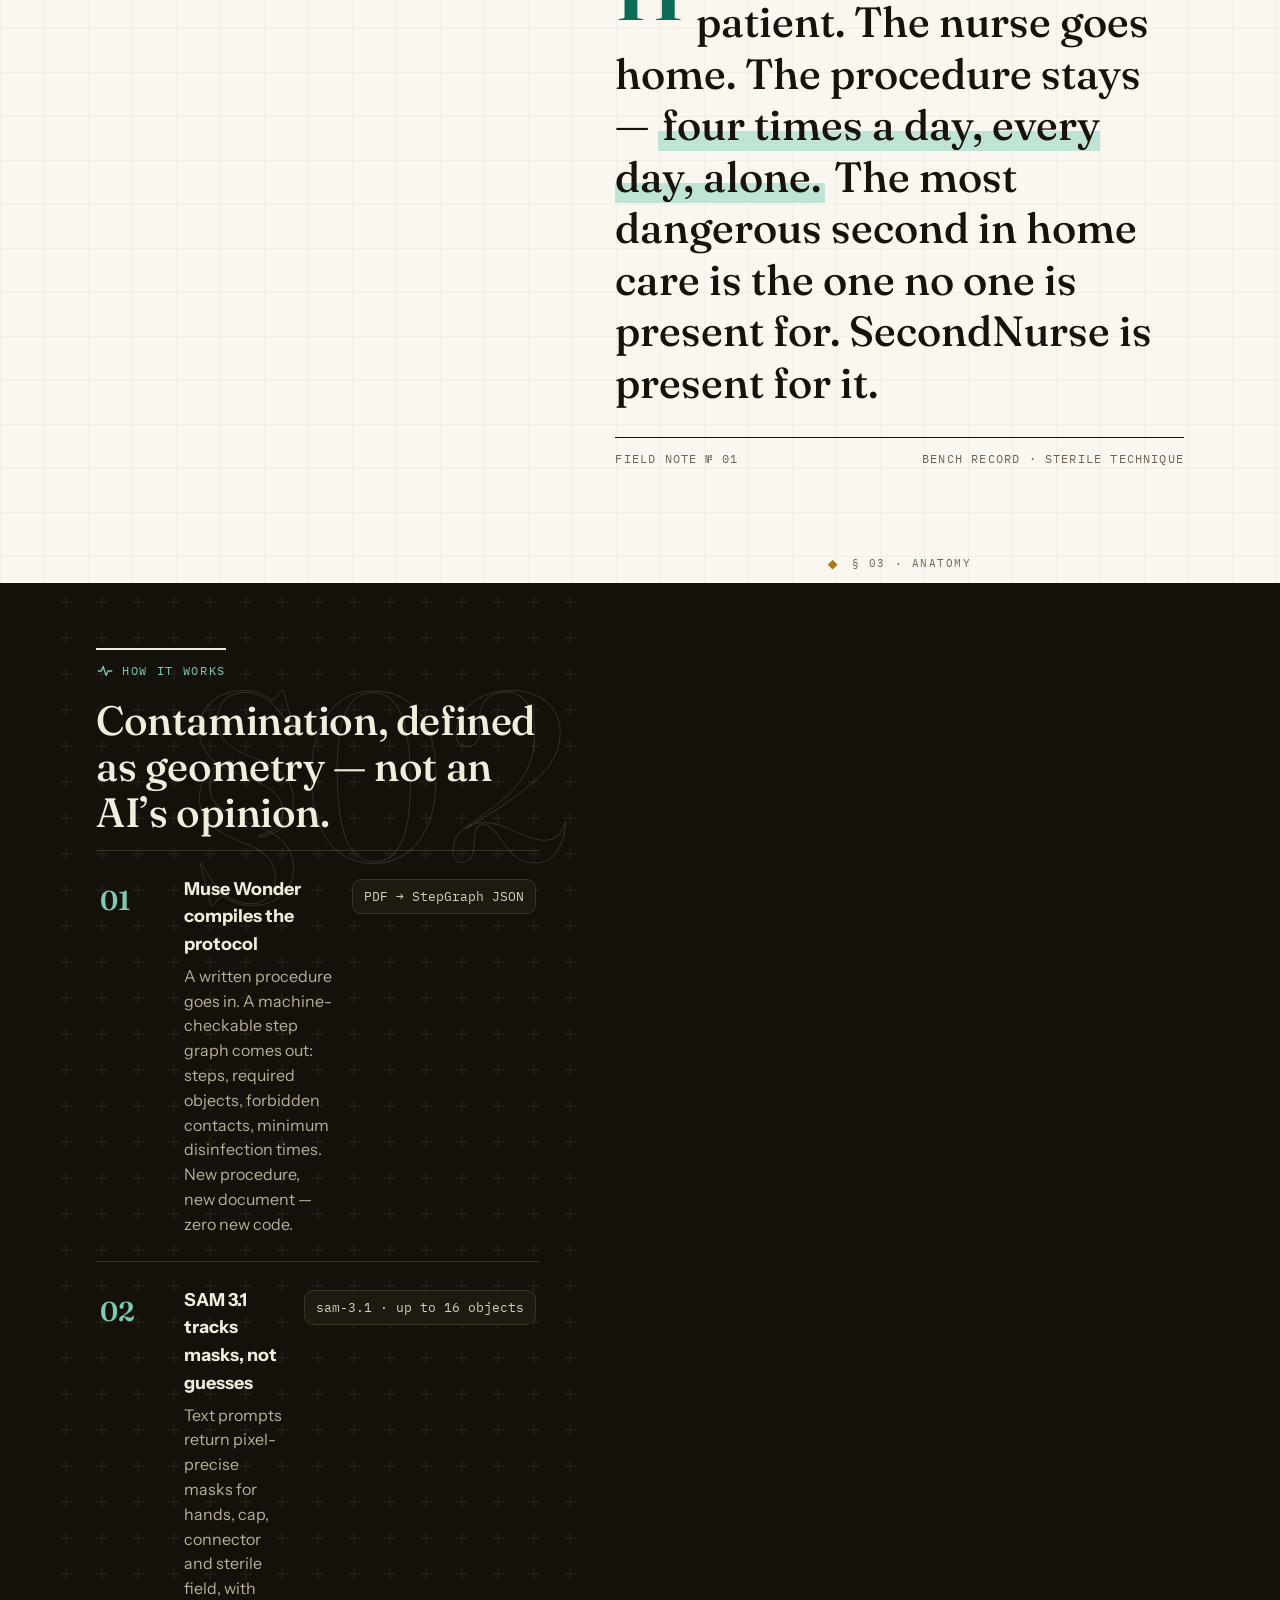
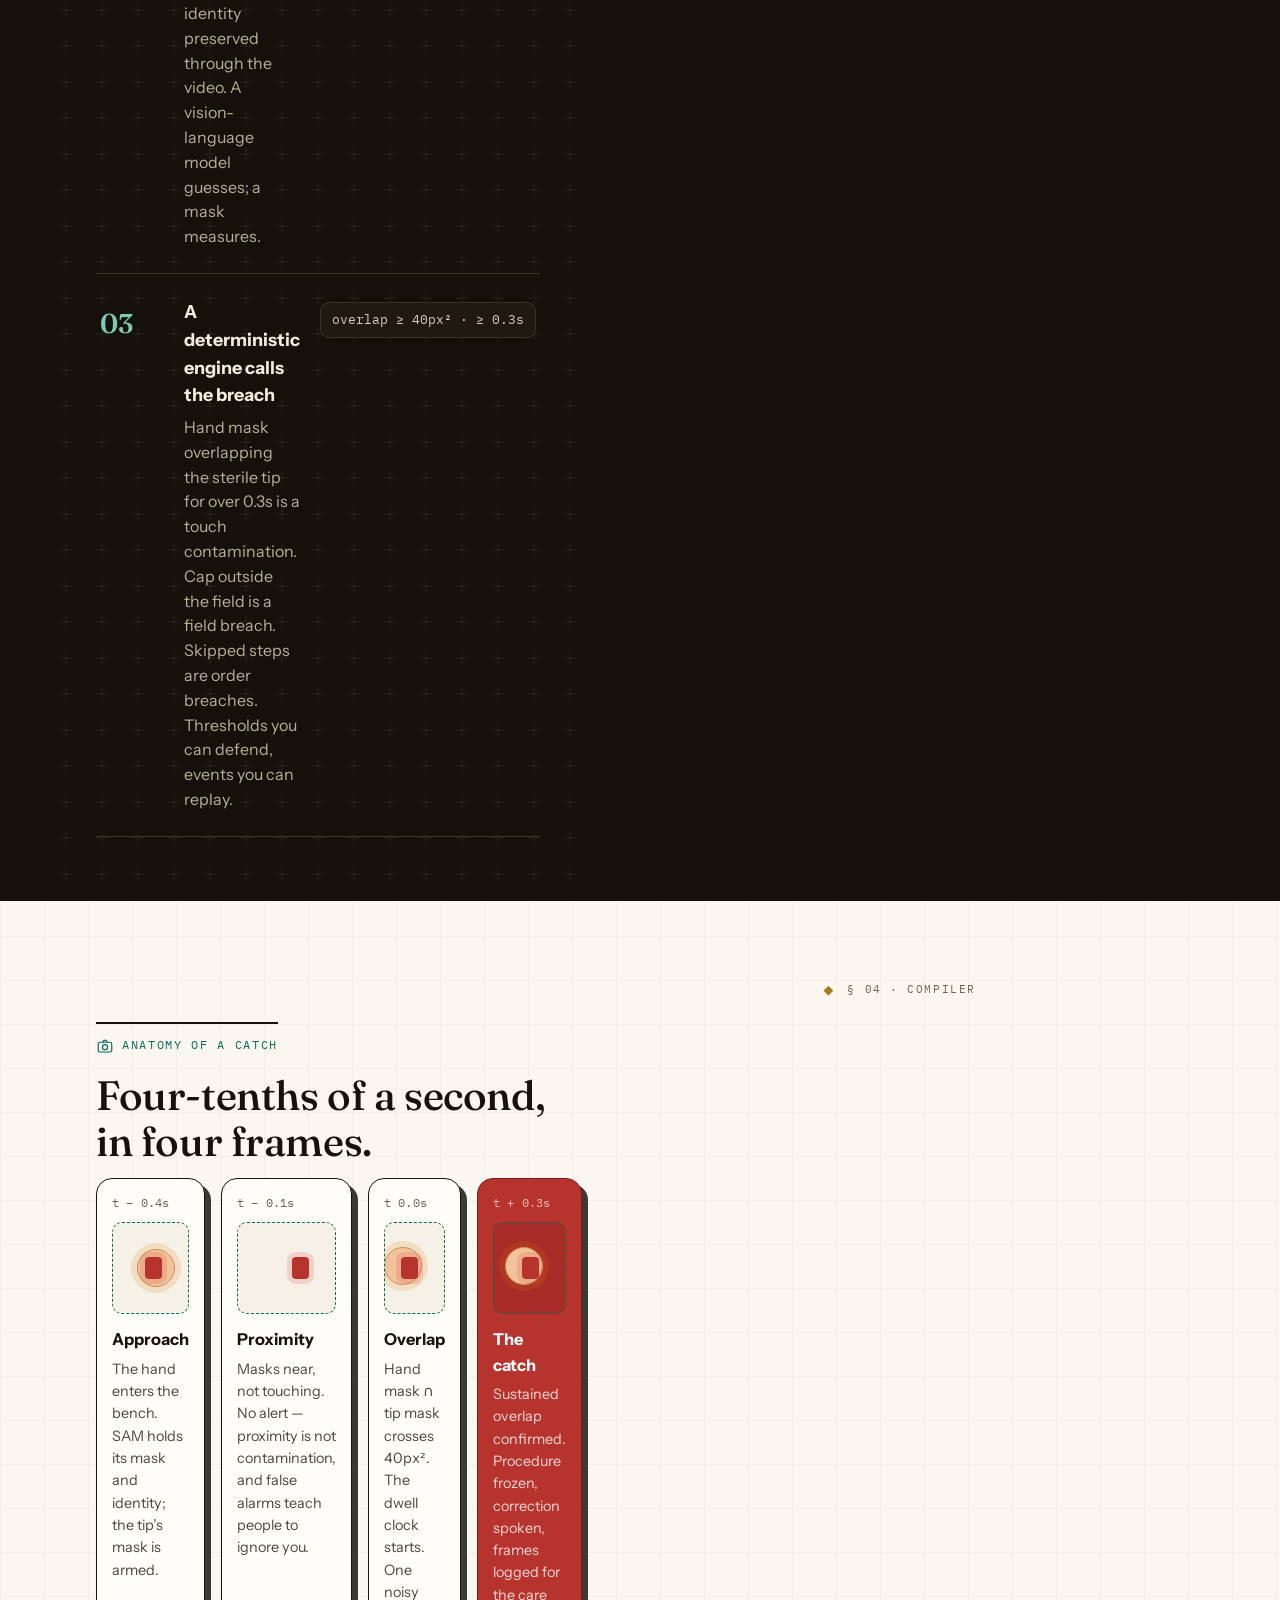
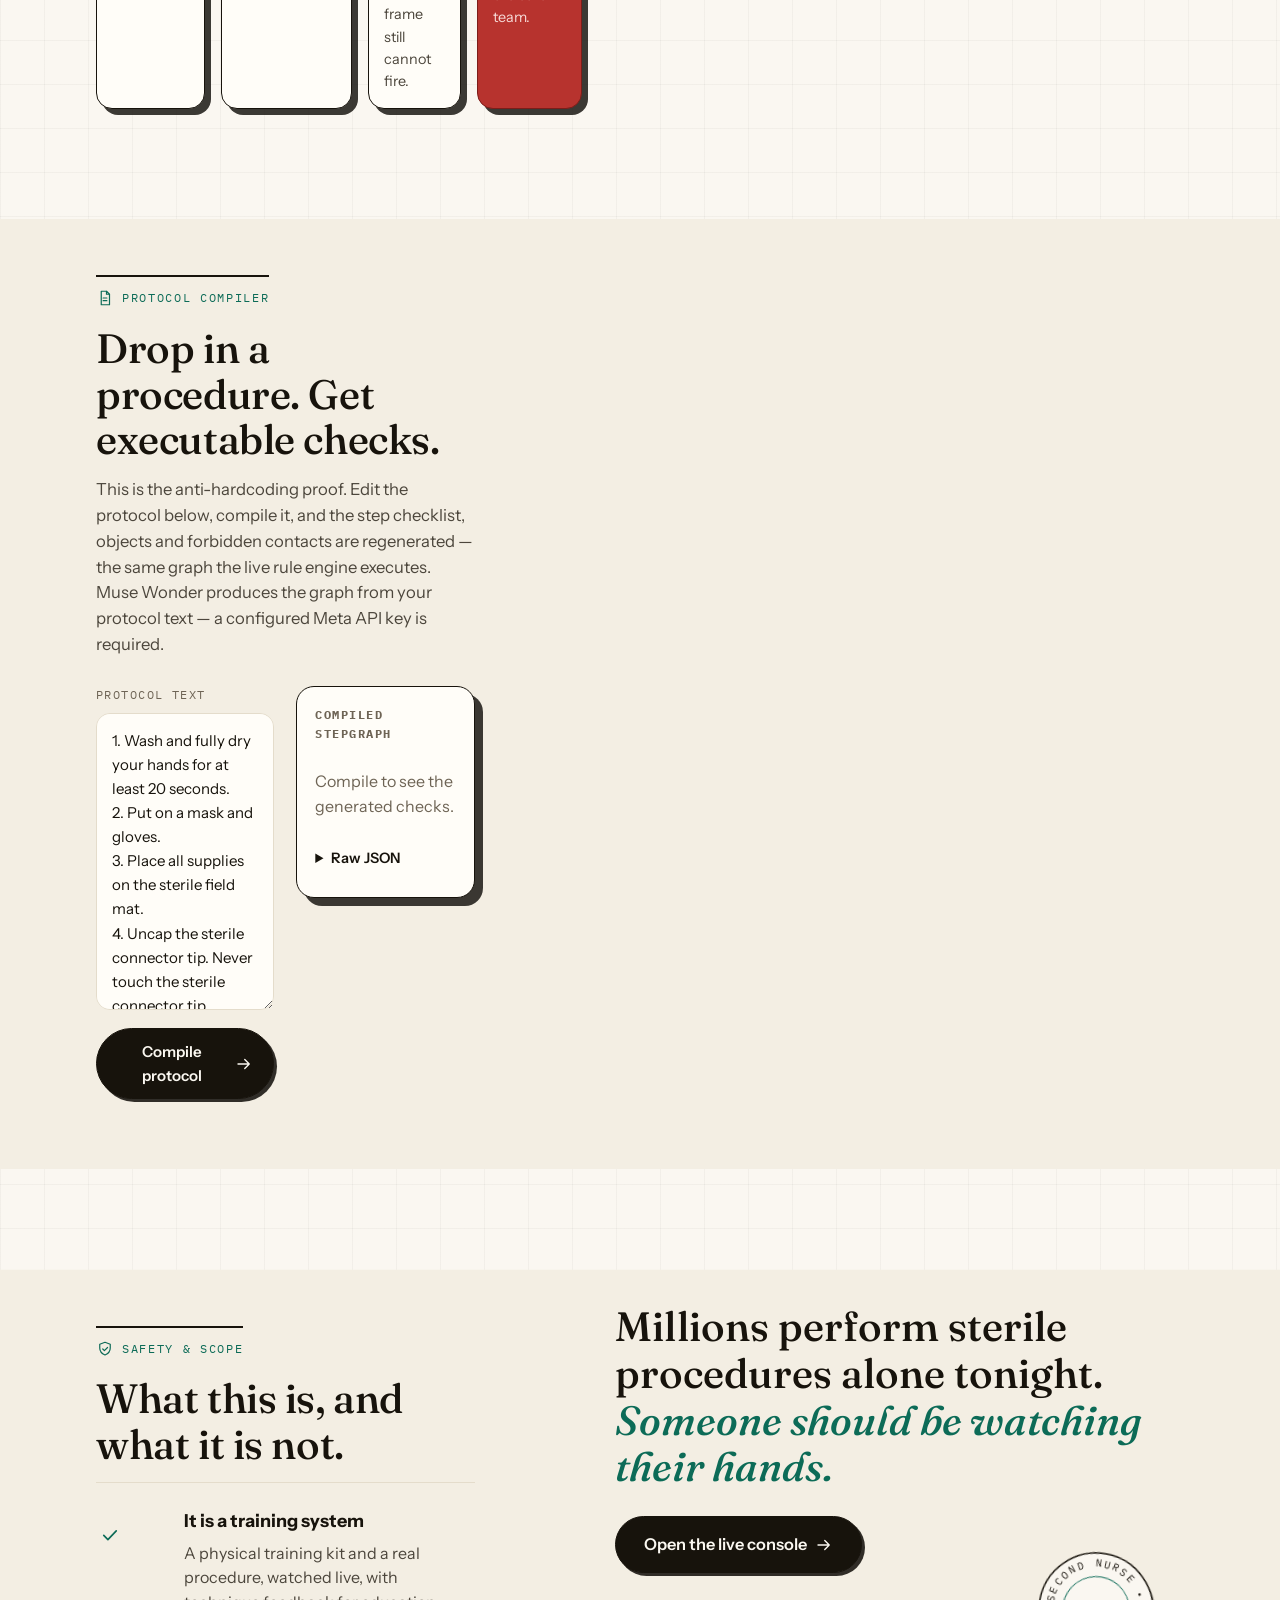
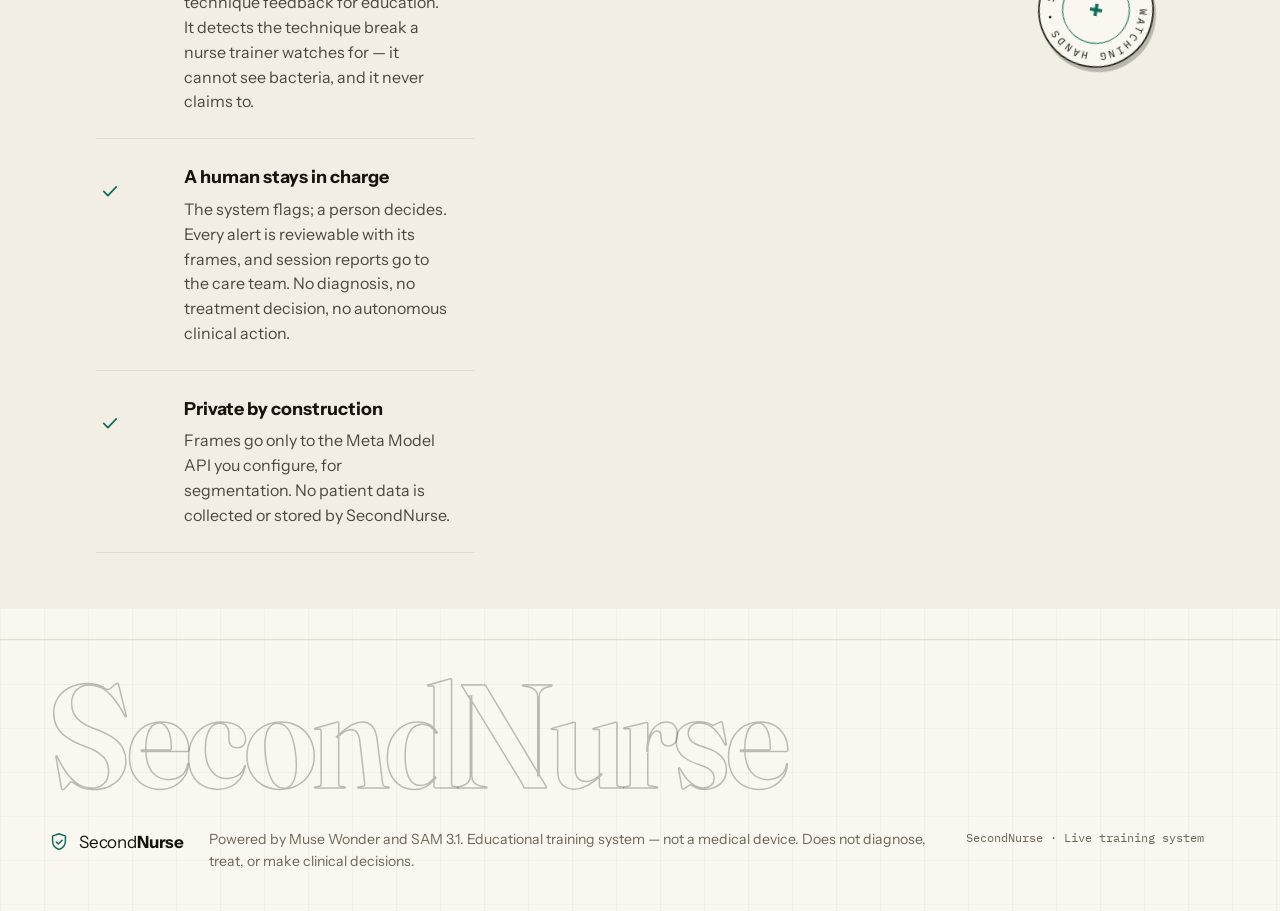
==== commit 46a57617: "Design v4: print-record decor (issue line, seal, plate captions, ornaments), dark chapter section, i" ====
--- a/index.html
+++ b/index.html
@@ -8,7 +8,7 @@
 <link rel="icon" href="data:image/svg+xml,%3Csvg xmlns='http://www.w3.org/2000/svg' viewBox='0 0 24 24'%3E%3Cpath d='M12 3l7 2.6v5.2c0 4.6-3 7.7-7 9.2-4-1.5-7-4.6-7-9.2V5.6L12 3z' fill='none' stroke='%230C6B57' stroke-width='1.8'/%3E%3Cpath d='M9 12l2.2 2.2L15.4 10' fill='none' stroke='%230C6B57' stroke-width='1.8'/%3E%3C/svg%3E">
 <link rel="preconnect" href="https://fonts.googleapis.com">
 <link rel="preconnect" href="https://fonts.gstatic.com" crossorigin>
-<link href="https://fonts.googleapis.com/css2?family=Fraunces:opsz,wght@9..144,400;9..144,500;9..144,600&family=Instrument+Sans:wght@400;500;600;700&family=IBM+Plex+Mono:wght@400;500&display=swap" rel="stylesheet">
+<link href="https://fonts.googleapis.com/css2?family=Fraunces:ital,opsz,wght@0,9..144,400;0,9..144,500;0,9..144,600;1,9..144,400;1,9..144,500&family=Instrument+Sans:wght@400;500;600;700&family=IBM+Plex+Mono:wght@400;500&display=swap" rel="stylesheet">
 <link rel="stylesheet" href="/styles.css">
 </head>
 <body>
@@ -45,6 +45,7 @@
   <!-- ================= HERO + LIVE SIMULATOR ================= -->
   <section class="hero">
     <div class="hero-copy">
+      <div class="issue-line mono" aria-hidden="true"><span>Bench Record</span><span>Vol. 01 — Home Care Edition</span><span>Est. 2026</span></div>
       <p class="eyebrow reveal"><svg class="ic"><use href="#i-eye"/></svg> Home sterile-technique training · Live mask geometry</p>
       <h1 class="headline" id="headline">The nurse who watches your hands when the nurse isn&rsquo;t there.</h1>
       <p class="lede reveal">A nurse trains a dialysis patient <em>once</em>. Then they perform a sterile procedure alone, at home, for years — and the commonest cause of infection is a half-second touch nobody saw. SecondNurse points a phone at the bench, tracks every hand and sterile part as a pixel mask, and <strong>stops the procedure the second sterile technique breaks</strong>.</p>
@@ -61,6 +62,7 @@
     </div>
 
     <div class="stage-card reveal" id="live" aria-label="SecondNurse live camera console">
+      
       <div class="stage-head">
         <div class="stage-title"><svg class="ic"><use href="#i-activity"/></svg> Live bench — your camera, SAM 3.1 masks</div>
         <span class="stage-live-dot" id="stage-live-dot">Real mode · SAM 3.1</span>
@@ -102,6 +104,8 @@
         <button class="btn btn-ghost" id="btn-reset">Reset session</button>
         <label class="voice-toggle"><input type="checkbox" id="voice-toggle"> Voice alert</label>
       </div>
+
+      <p class="plate-caption mono">Plate № 01 · Overhead bench — live camera, SAM 3.1 mask geometry, deterministic rules</p>
 
       <div class="sim-grid">
         <div>
@@ -141,7 +145,7 @@
   </section>
 
   <!-- ================= HOW IT WORKS ================= -->
-  <section class="section reveal">
+  <section class="section section-dark reveal">
     <p class="eyebrow"><svg class="ic"><use href="#i-activity"/></svg> How it works</p>
     <h2 class="section-title">Contamination, defined as geometry — not an AI&rsquo;s opinion.</h2>
     <div class="rows">
@@ -150,6 +154,8 @@
       <article class="row"><span class="row-num">03</span><div><h3>A deterministic engine calls the breach</h3><p>Hand mask overlapping the sterile tip for over 0.3s is a touch contamination. Cap outside the field is a field breach. Skipped steps are order breaches. Thresholds you can defend, events you can replay.</p></div><code class="row-code">overlap ≥ 40px² · ≥ 0.3s</code></article>
     </div>
   </section>
+
+  <div class="ornament" aria-hidden="true"><span class="orn-line"></span><span class="orn-gem">◆</span><span class="orn-label mono">§ 03 · Anatomy</span><span class="orn-line"></span></div>
 
   <section class="section reveal">
     <p class="eyebrow"><svg class="ic"><use href="#i-camera"/></svg> Anatomy of a catch</p>
@@ -161,6 +167,8 @@
       <article class="frame-card is-alert"><div class="frame-head mono">t + 0.3s</div><div class="frame-stage breach"><i class="f-hand"></i><i class="f-tip"></i></div><h3>The catch</h3><p>Sustained overlap confirmed. Procedure frozen, correction spoken, frames logged for the care team.</p></article>
     </div>
   </section>
+
+  <div class="ornament" aria-hidden="true"><span class="orn-line"></span><span class="orn-gem">◆</span><span class="orn-label mono">§ 04 · Compiler</span><span class="orn-line"></span></div>
 
   <!-- ================= COMPILER ================= -->
   <section class="section reveal" id="compiler">
@@ -212,6 +220,15 @@
   </section>
 
   <section class="closing reveal">
+    <div class="stamp" aria-hidden="true">
+        <svg viewBox="0 0 120 120">
+          <defs><path id="stamp-circle" d="M60,60 m-44,0 a44,44 0 1,1 88,0 a44,44 0 1,1 -88,0"/></defs>
+          <circle cx="60" cy="60" r="58" fill="#FAF7F1" stroke="#17130C" stroke-width="1.5"/>
+          <circle cx="60" cy="60" r="34" fill="none" stroke="#0C6B57" stroke-width="1"/>
+          <text font-family="IBM Plex Mono, monospace" font-size="10.5" letter-spacing="2.5" fill="#17130C"><textPath href="#stamp-circle">SECOND NURSE • WATCHING HANDS • STERILE TECHNIQUE • </textPath></text>
+          <text x="60" y="66" text-anchor="middle" font-size="17" fill="#0C6B57">✚</text>
+        </svg>
+      </div>
     <h2>Millions perform sterile procedures alone tonight.<br><span>Someone should be watching their hands.</span></h2>
     <a class="btn btn-dark btn-lg" href="#live">Open the live console <svg class="ic"><use href="#i-arrow"/></svg></a>
   </section>
--- a/styles.css
+++ b/styles.css
@@ -252,6 +252,38 @@
 .live-results th,.live-results td{border-bottom:1px solid var(--line);padding:10px 8px;text-align:left;vertical-align:top}
 .live-results th{font-family:var(--font-mono);font-size:.72rem;letter-spacing:.12em;text-transform:uppercase;color:var(--muted)}
 
+/* ===== v4 decor: print-record ornament, dark chapters ===== */
+:root{--ink:#17130C;--brass:#A97B1F;--dark:#14110B;--dark-2:#1E1A12;--cream:#F3EDDD}
+.issue-line{display:flex;justify-content:space-between;gap:14px;border-block:1.5px solid var(--ink);padding:8px 2px;margin-bottom:20px;font-size:.7rem;letter-spacing:.14em;text-transform:uppercase;color:var(--ink-2)}
+.issue-line span:nth-child(2){color:var(--teal);font-weight:600}
+.stamp{position:absolute;bottom:-6px;top:auto;right:clamp(8px,6vw,90px);width:118px;height:118px;z-index:5;transform:rotate(10deg);filter:drop-shadow(3px 4px 0 rgba(23,19,12,.25))}
+.section-dark{position:relative}
+.section-dark::after{content:"§02";position:absolute;right:3%;top:70px;font-family:var(--font-serif);font-size:15rem;line-height:1;color:transparent;-webkit-text-stroke:1px rgba(243,237,221,.14);pointer-events:none}
+.closing{position:relative}
+.stamp svg{width:100%;height:100%;animation:stamp-spin 36s linear infinite}
+@keyframes stamp-spin{to{transform:rotate(360deg)}}
+.stage-card{overflow:visible}
+.stage-head{border-radius:21px 21px 0 0}
+.plate-caption{text-align:right;color:var(--muted);font-size:.7rem;letter-spacing:.1em;text-transform:uppercase;margin:12px 2px 0;border-top:1px dashed var(--line);padding-top:9px}
+.ornament{max-width:1240px;margin:34px auto 0;padding:0 clamp(18px,4vw,48px);display:flex;align-items:center;gap:14px;color:var(--brass)}
+.orn-line{height:1.5px;background:var(--ink);flex:1;opacity:.75}
+.orn-gem{font-size:.8rem}
+.orn-label{color:var(--muted);font-size:.7rem;letter-spacing:.14em;text-transform:uppercase}
+.manifesto-text::first-letter{font-size:2.15em;line-height:.78;float:left;padding:6px 12px 0 0;color:var(--teal);font-weight:600}
+.section-dark{background:var(--dark);color:var(--cream);box-shadow:0 0 0 100vmax var(--dark);clip-path:inset(0 -100vmax);padding-top:64px;padding-bottom:64px;margin-top:64px;background-image:url("data:image/svg+xml,%3Csvg xmlns='http://www.w3.org/2000/svg' width='36' height='36'%3E%3Cpath d='M18 12v12M12 18h12' stroke='%23F3EDDD' stroke-opacity='0.05' stroke-width='2'/%3E%3C/svg%3E")}
+.section-dark .section-title{color:var(--cream)}
+.section-dark .eyebrow{color:#7FC8B4;border-top-color:var(--cream)}
+.section-dark .rows{border-top-color:#3A3423}
+.section-dark .row{border-bottom-color:#3A3423}
+.section-dark .row h3{color:var(--cream)}
+.section-dark .row p{color:#B9B09A}
+.section-dark .row-num{color:#7FC8B4}
+.section-dark .row-code{background:var(--dark-2);border-color:#3A3423;color:#D8CFb8}
+.closing h2{font-style:normal}
+.closing h2 span{font-style:italic}
+.lede em,.manifesto-text em{font-family:var(--font-serif)}
+@media (max-width:640px){.stamp{width:84px;height:84px;top:-34px;right:-8px}.issue-line span:nth-child(1){display:none}}
+
 @media (prefers-reduced-motion:reduce){
   *,*::before,*::after{animation-duration:.01ms !important;transition-duration:.01ms !important}
   html{scroll-behavior:auto}
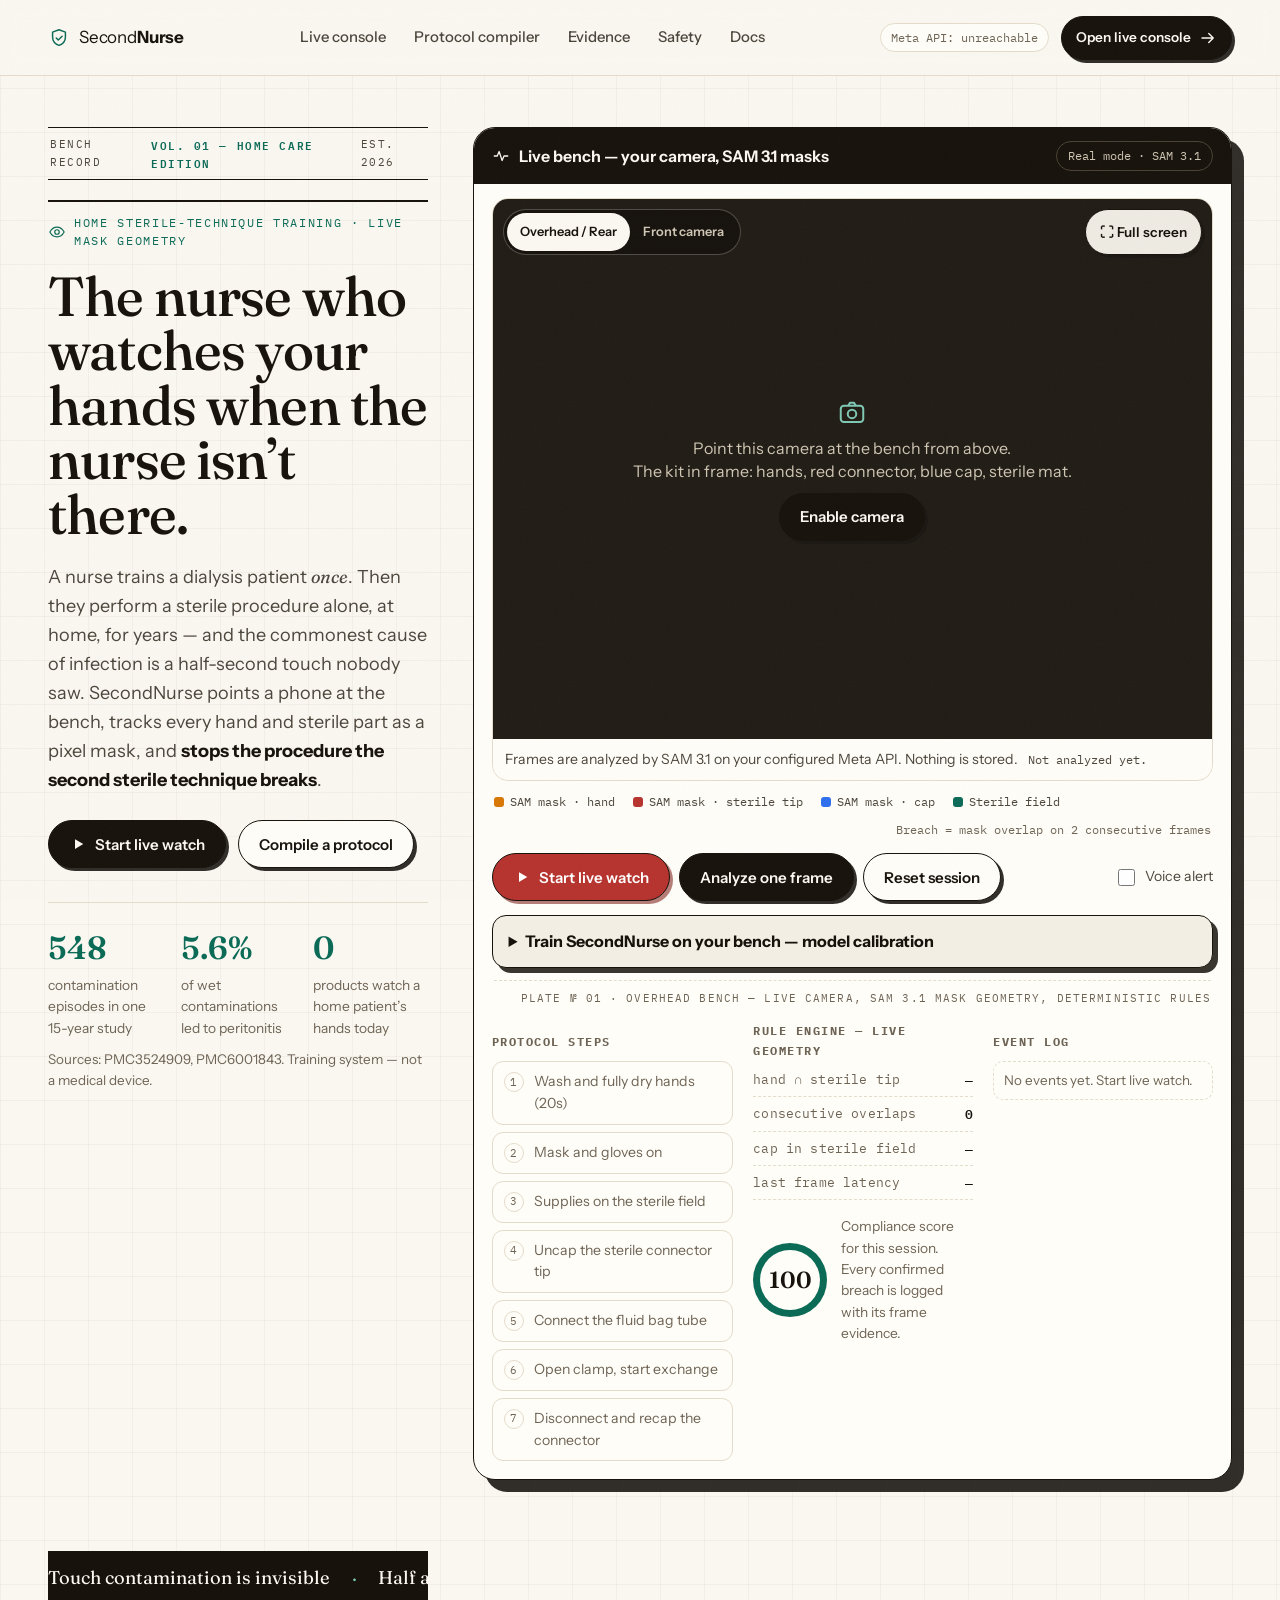
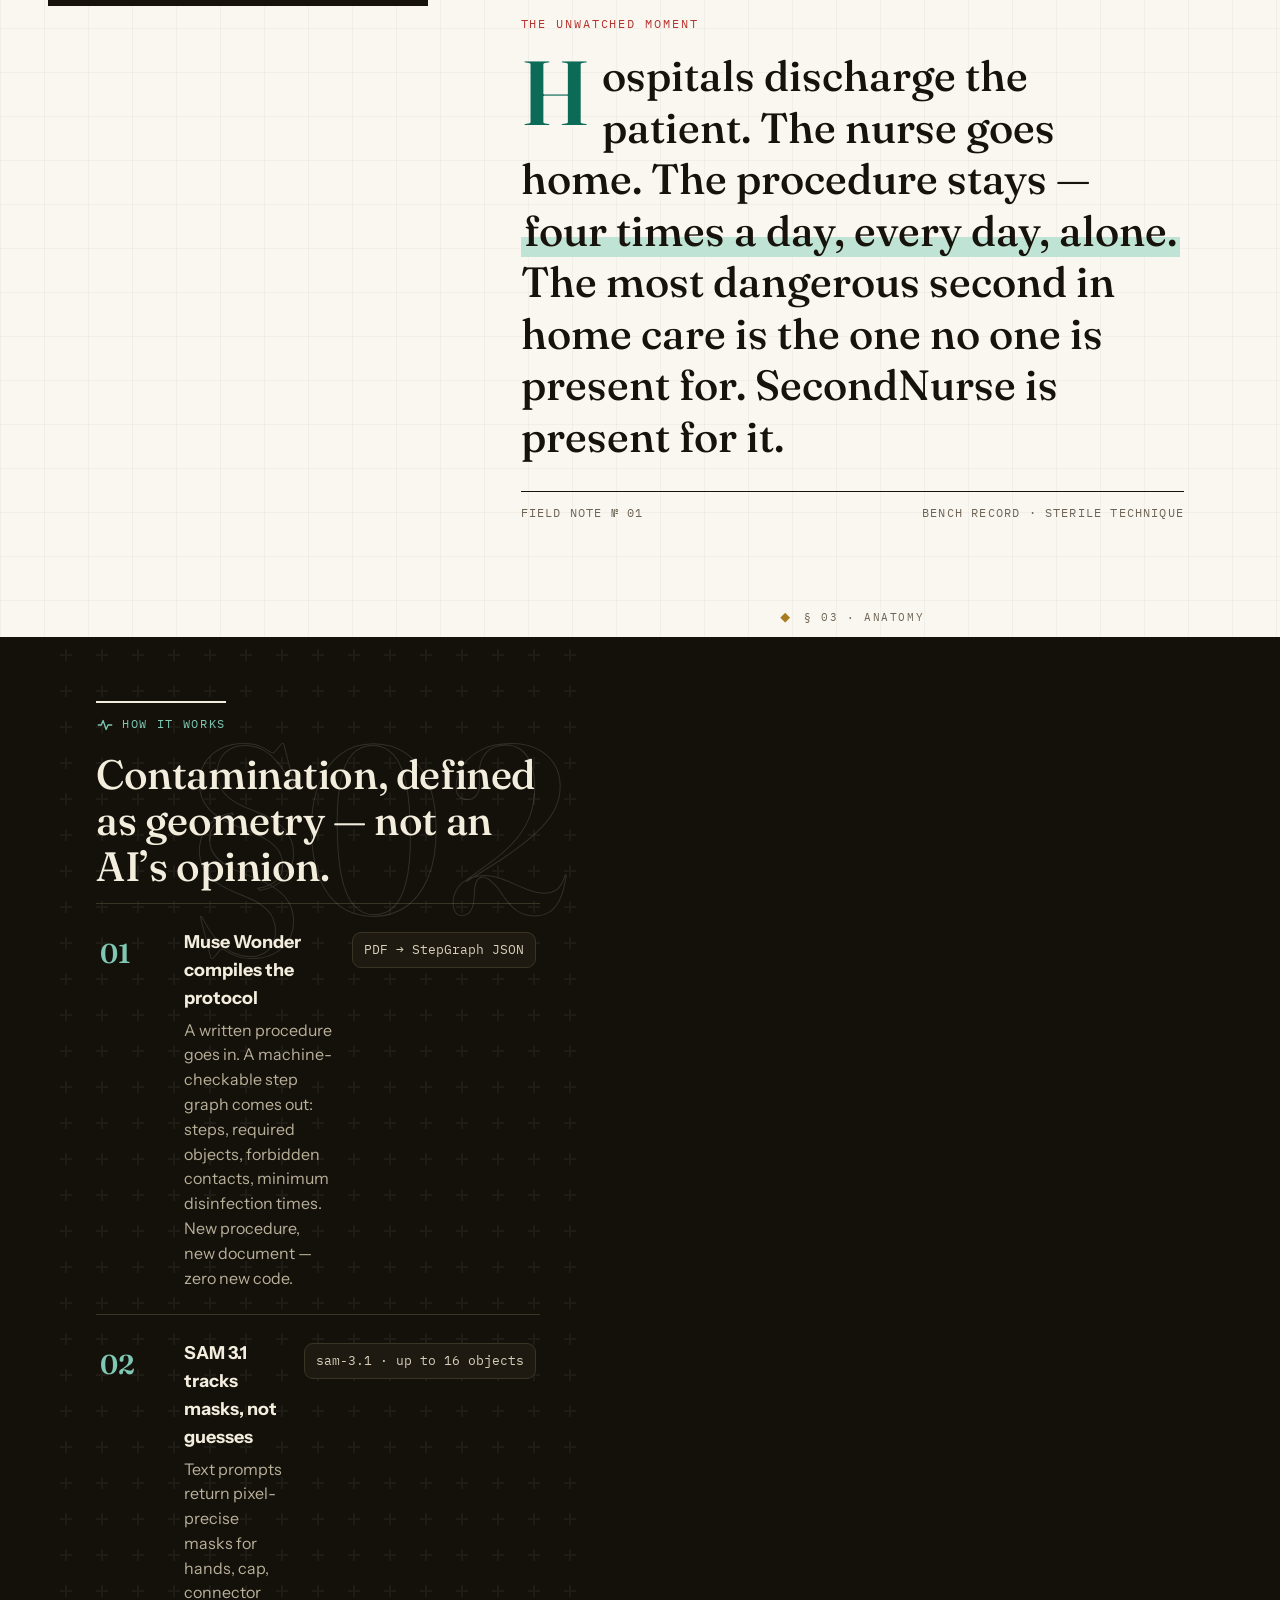
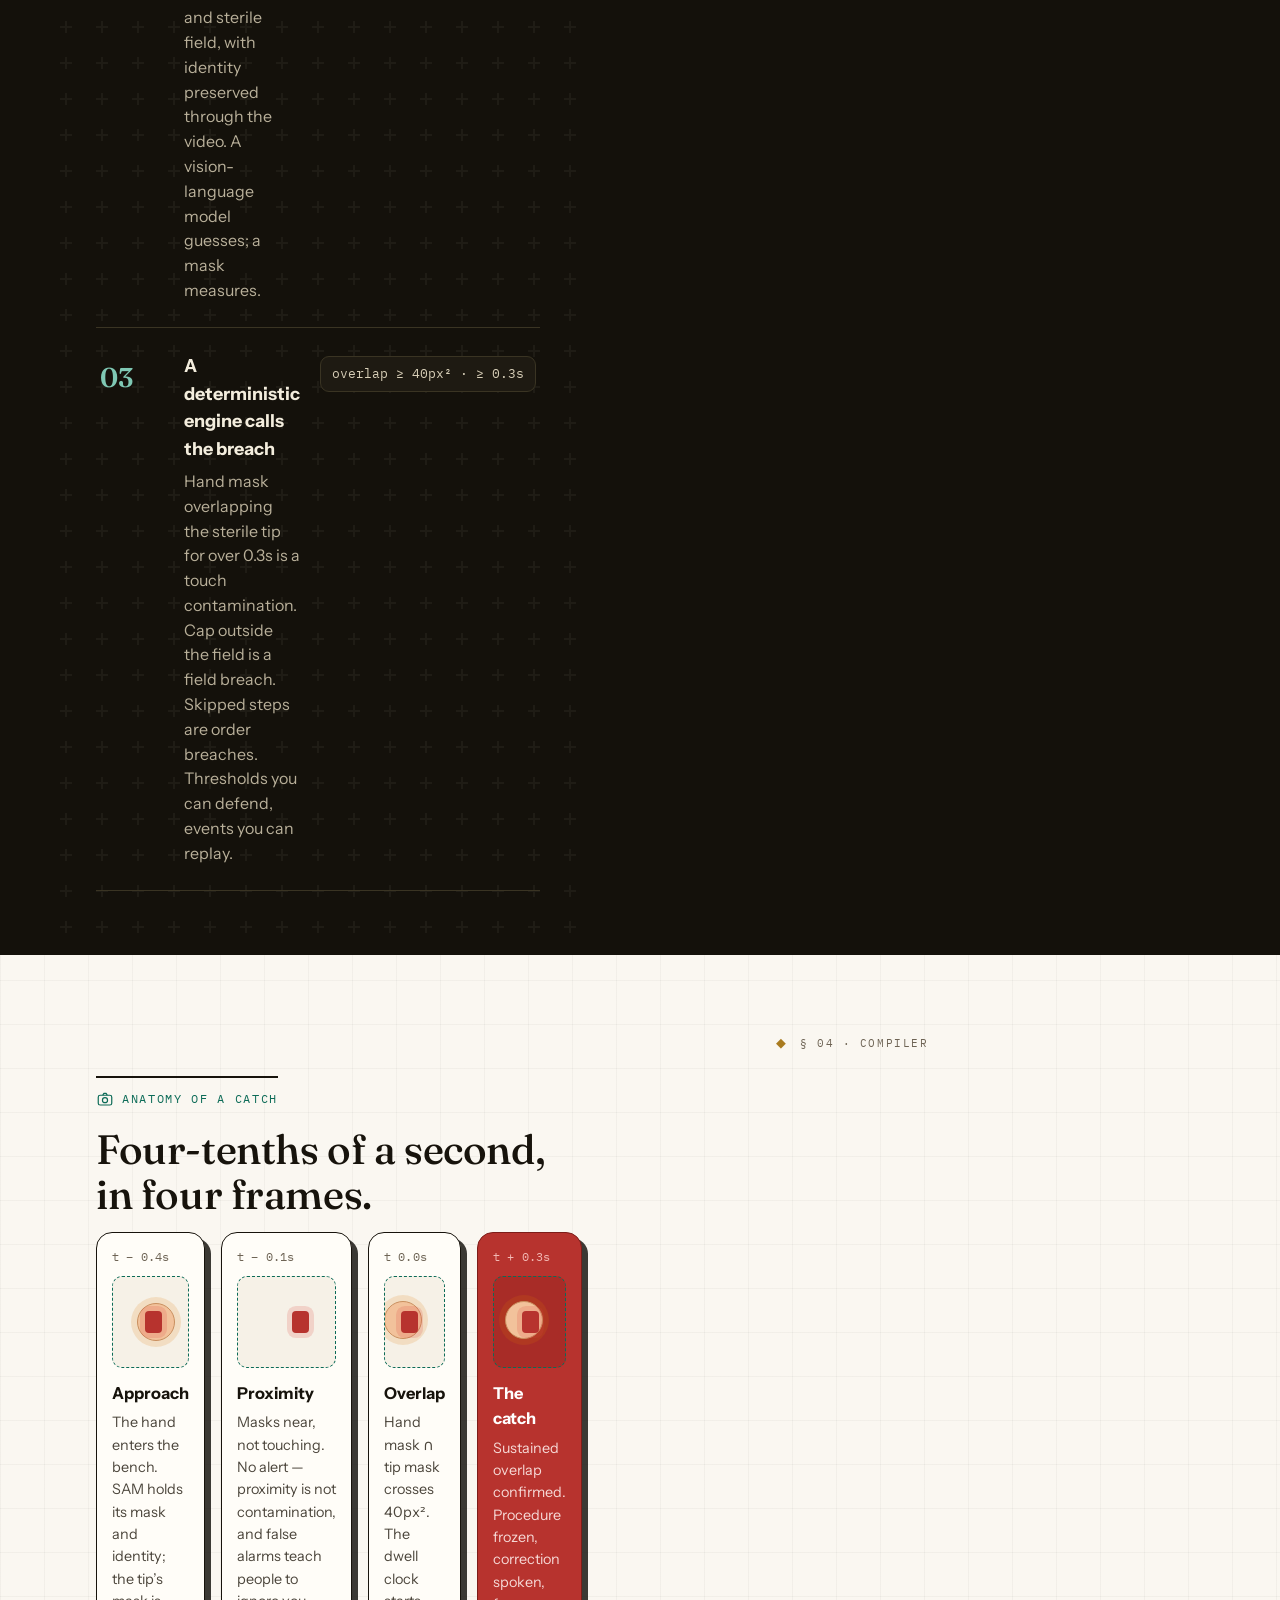
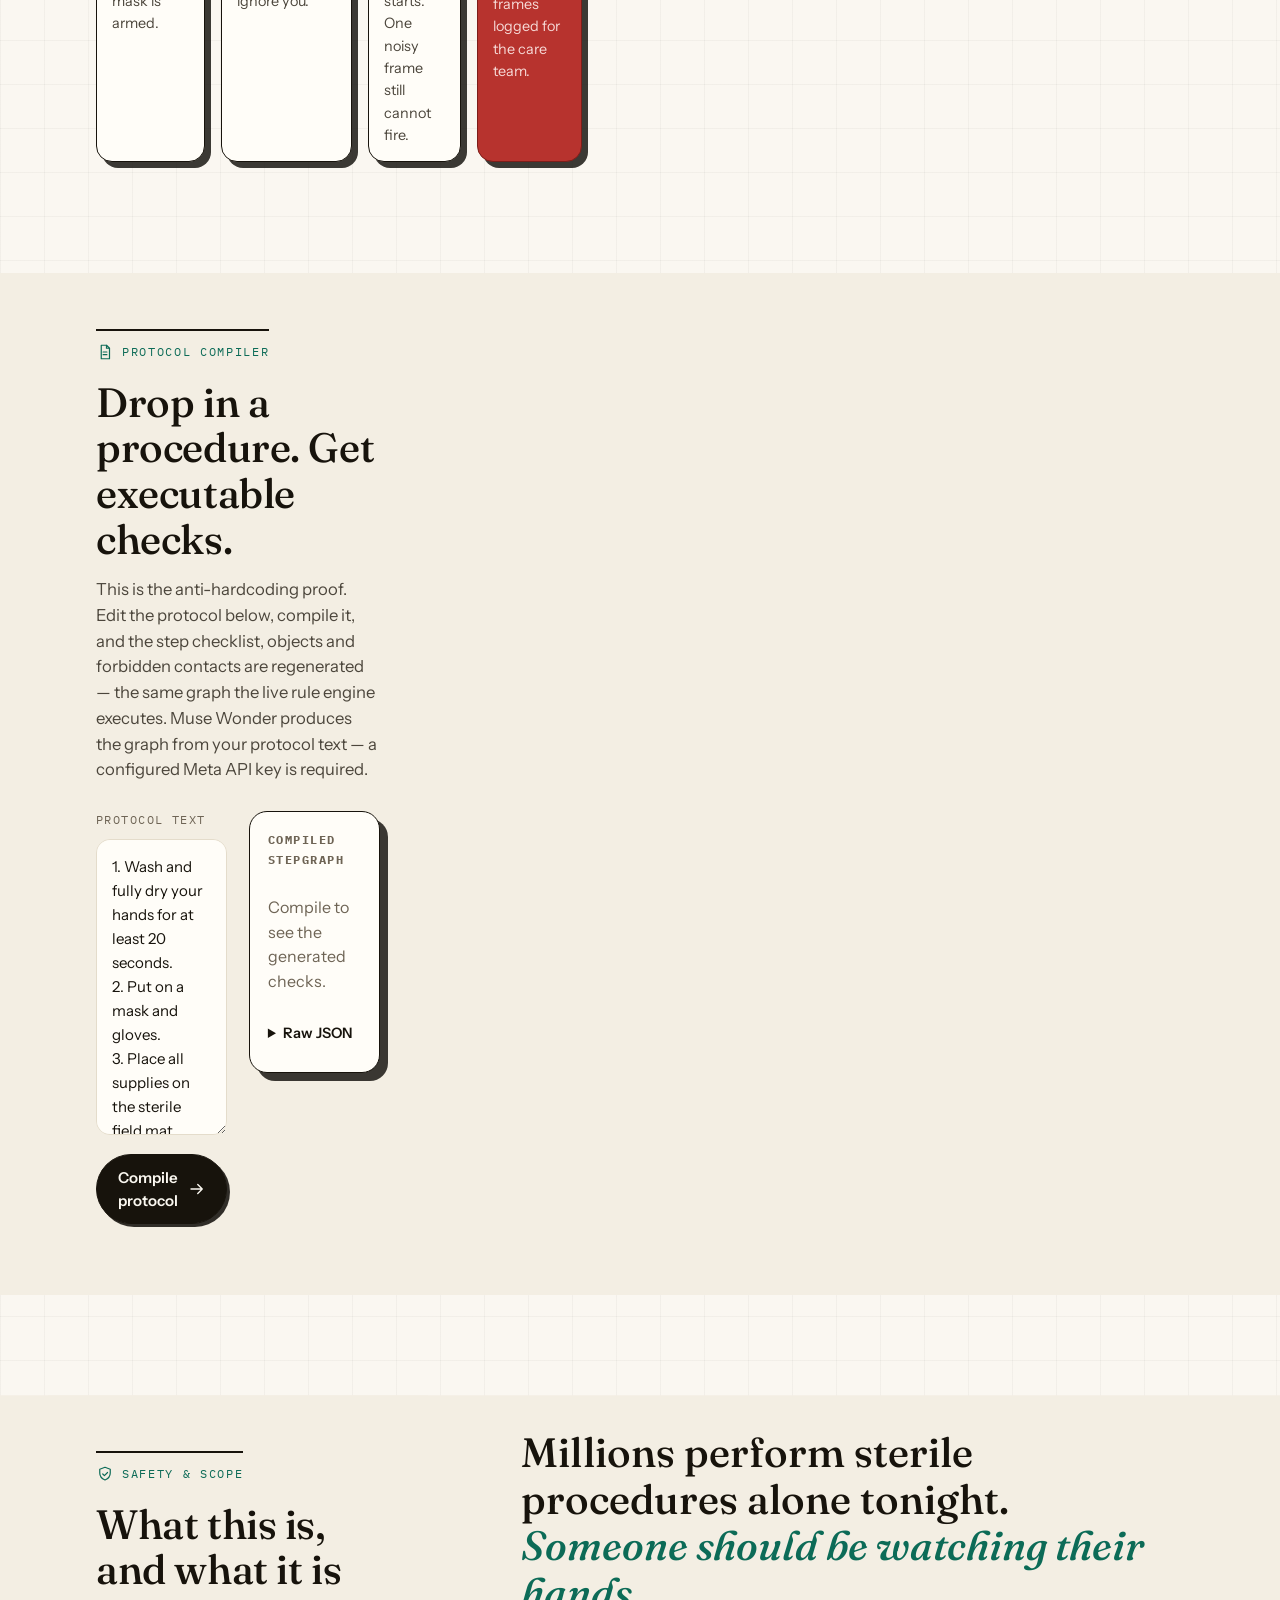
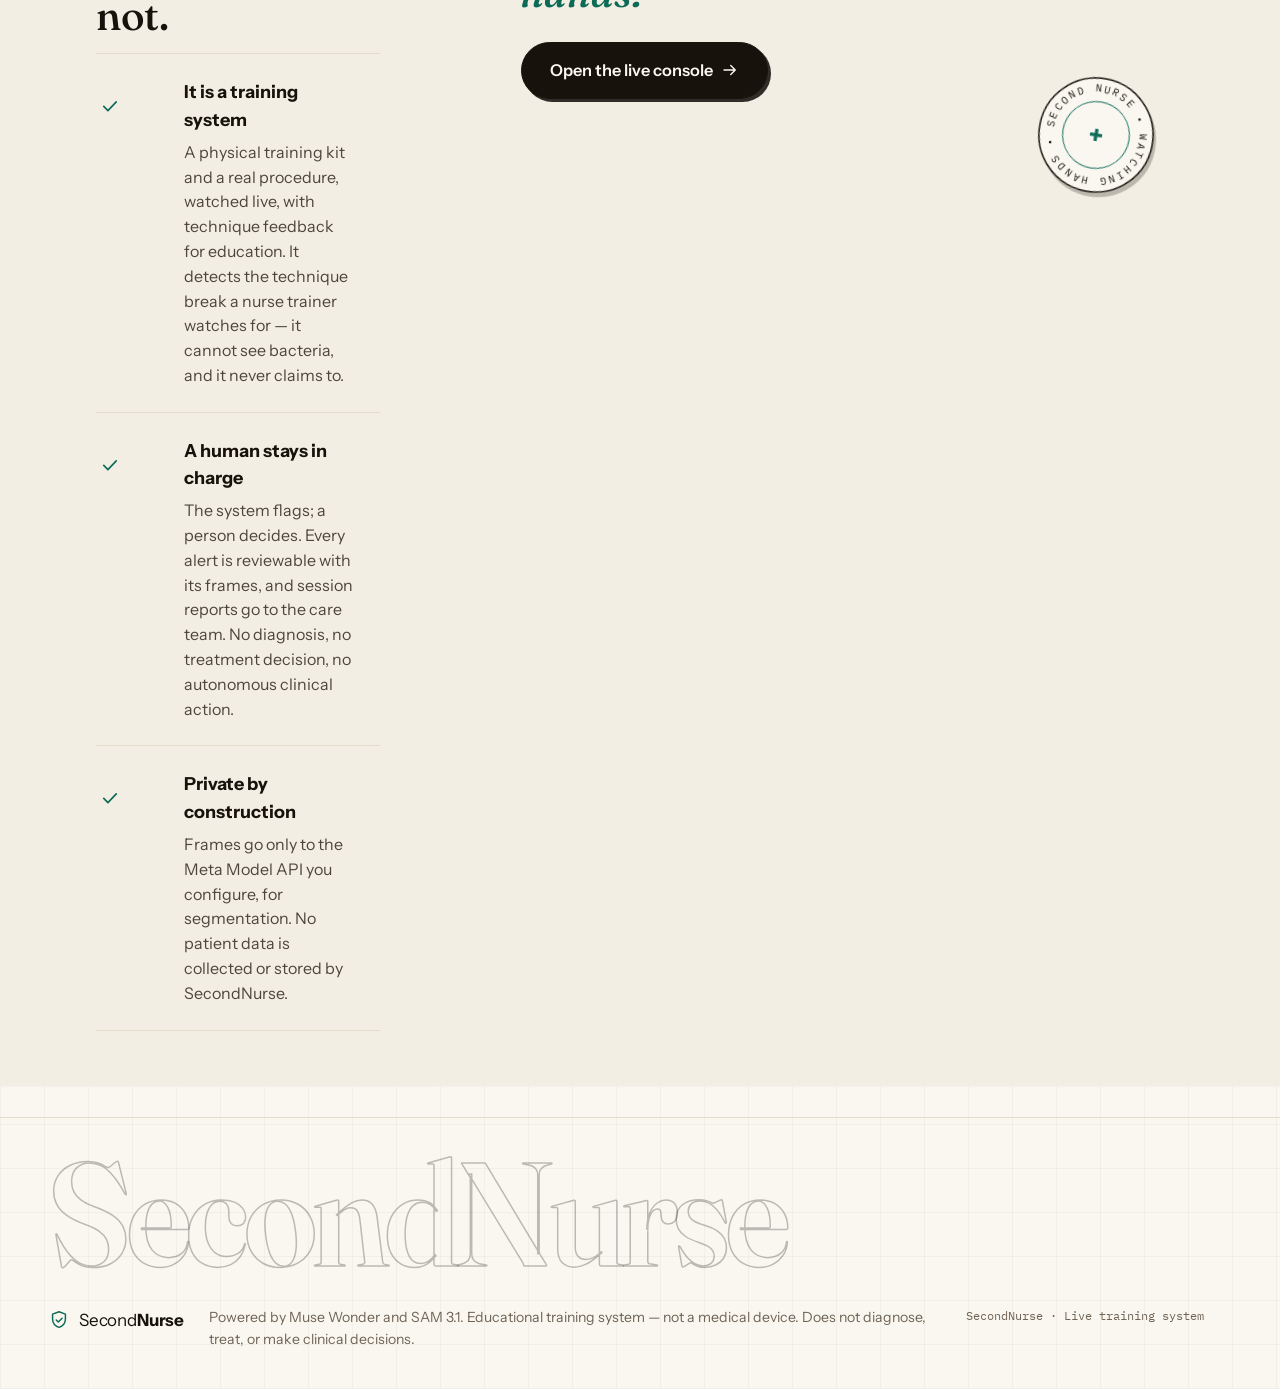
==== commit c6e37b24: "Big camera + front camera + fullscreen; model calibration (prompt training per bench) with SAM confi" ====
--- a/index.html
+++ b/index.html
@@ -75,9 +75,16 @@
       </div>
 
       <div class="stage-wrap">
-        <div class="video-wrap">
+        <div class="video-wrap" id="video-wrap">
           <video id="camera" autoplay playsinline muted></video>
           <div id="cam-overlay" aria-hidden="true"></div>
+          <div class="cam-tools">
+            <div class="cam-switch" role="group" aria-label="Camera choice">
+              <button class="cam-opt is-active" id="btn-cam-rear" type="button">Overhead / Rear</button>
+              <button class="cam-opt" id="btn-cam-front" type="button">Front camera</button>
+            </div>
+            <button class="btn btn-ghost btn-sm" id="btn-fullscreen" type="button">⛶ Full screen</button>
+          </div>
           <div class="cam-empty" id="cam-empty">
             <svg class="ic"><use href="#i-camera"/></svg>
             <p>Point this camera at the bench from above.<br>The kit in frame: hands, red connector, blue cap, sterile mat.</p>
@@ -104,6 +111,28 @@
         <button class="btn btn-ghost" id="btn-reset">Reset session</button>
         <label class="voice-toggle"><input type="checkbox" id="voice-toggle"> Voice alert</label>
       </div>
+
+      <details class="train-panel" id="train-panel">
+        <summary>Train SecondNurse on your bench — model calibration</summary>
+        <div class="train-body">
+          <p>Muse Wonder and SAM 3.1 are foundation models — they are not fine-tuned here. Instead, SecondNurse <strong>calibrates</strong> to your bench: lay the full kit in frame, run calibration, and the system tests multiple SAM phrasings per object on your actual lighting and camera, keeps the strongest prompt per object (by detection + confidence + mask sanity), and uses those prompts for live watch.</p>
+          <ol>
+            <li>Enable the camera and place hand/gloves, red connector, blue cap, and sterile mat in frame.</li>
+            <li>Run calibration. Four objects × several phrasings — expect under a minute.</li>
+            <li>Review the chosen prompt per object. Re-run any time the bench, kit, or lighting changes.</li>
+          </ol>
+          <div class="train-actions">
+            <button class="btn btn-dark" id="btn-calibrate" type="button">Run calibration</button>
+            <button class="btn btn-ghost" id="btn-calib-reset" type="button">Use default prompts</button>
+            <label class="train-threshold">Breach threshold
+              <input type="range" id="threshold-range" min="10" max="300" step="10" value="40">
+              <span class="mono" id="threshold-val">40px²</span>
+            </label>
+          </div>
+          <p class="mono" id="calib-status" role="status">Not calibrated yet — default prompts in use.</p>
+          <div id="calib-results"></div>
+        </div>
+      </details>
 
       <p class="plate-caption mono">Plate № 01 · Overhead bench — live camera, SAM 3.1 mask geometry, deterministic rules</p>
 
--- a/styles.css
+++ b/styles.css
@@ -284,6 +284,29 @@
 .lede em,.manifesto-text em{font-family:var(--font-serif)}
 @media (max-width:640px){.stamp{width:84px;height:84px;top:-34px;right:-8px}.issue-line span:nth-child(1){display:none}}
 
+/* ===== v5: big camera, front camera, calibration ===== */
+.hero{grid-template-columns:minmax(320px,4fr) minmax(0,8fr)}
+.stage-wrap video{aspect-ratio:4/3;max-height:600px}
+#camera.mirrored{transform:scaleX(-1)}
+.video-wrap:fullscreen{background:#000}
+.video-wrap:fullscreen video{height:100%;max-height:none}
+.cam-tools{position:absolute;top:10px;left:10px;right:10px;display:flex;justify-content:space-between;gap:10px;z-index:4;line-height:1.2}
+.cam-switch{display:flex;background:rgba(20,17,11,.82);border:1px solid rgba(251,248,241,.25);border-radius:99px;padding:3px}
+.cam-opt{border:0;background:transparent;color:#CFC6B4;padding:8px 13px;border-radius:99px;font:inherit;font-size:.8rem;font-weight:600;cursor:pointer;min-height:38px}
+.cam-opt.is-active{background:#FBF8F1;color:var(--ink)}
+.cam-tools .btn{background:rgba(251,248,241,.94)}
+.train-panel{border:1.5px solid var(--ink);border-radius:14px;margin-top:14px;background:var(--paper-2);box-shadow:5px 5px 0 rgba(23,19,12,.85)}
+.train-panel summary{cursor:pointer;font-weight:700;padding:13px 16px;min-height:48px}
+.train-body{padding:2px 16px 16px}
+.train-body p{color:var(--ink-2)}
+.train-actions{display:flex;flex-wrap:wrap;gap:10px;align-items:center;margin:12px 0}
+.train-threshold{display:flex;gap:9px;align-items:center;margin-left:auto;font-size:.88rem;font-weight:600}
+.train-threshold input{accent-color:var(--teal);width:130px}
+#calib-results table{width:100%;border-collapse:collapse;font-size:.88rem;margin-top:10px}
+#calib-results th,#calib-results td{border-bottom:1px solid var(--line);padding:7px 8px;text-align:left}
+#calib-results th{font-family:var(--font-mono);font-size:.68rem;letter-spacing:.12em;text-transform:uppercase;color:var(--muted)}
+@media (max-width:640px){.cam-tools{flex-direction:column;align-items:flex-start}.train-threshold{margin-left:0}}
+
 @media (prefers-reduced-motion:reduce){
   *,*::before,*::after{animation-duration:.01ms !important;transition-duration:.01ms !important}
   html{scroll-behavior:auto}
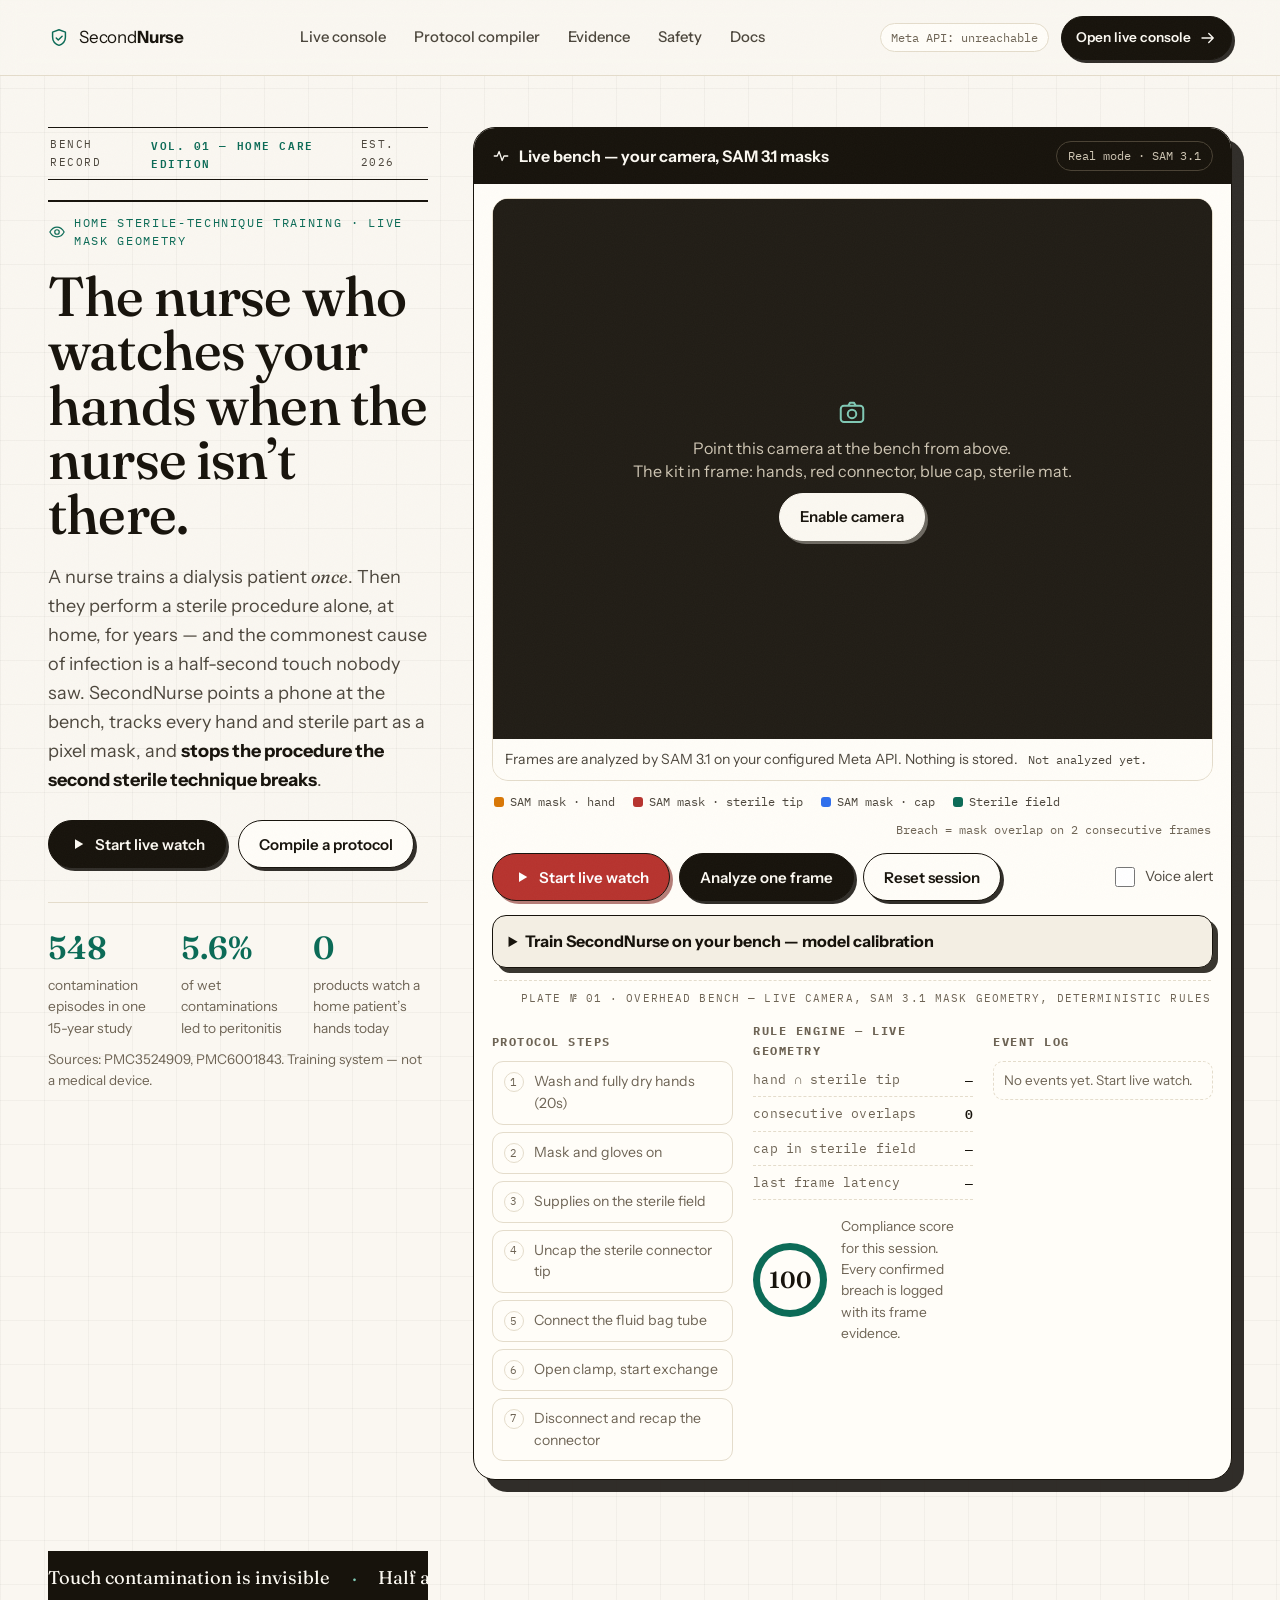
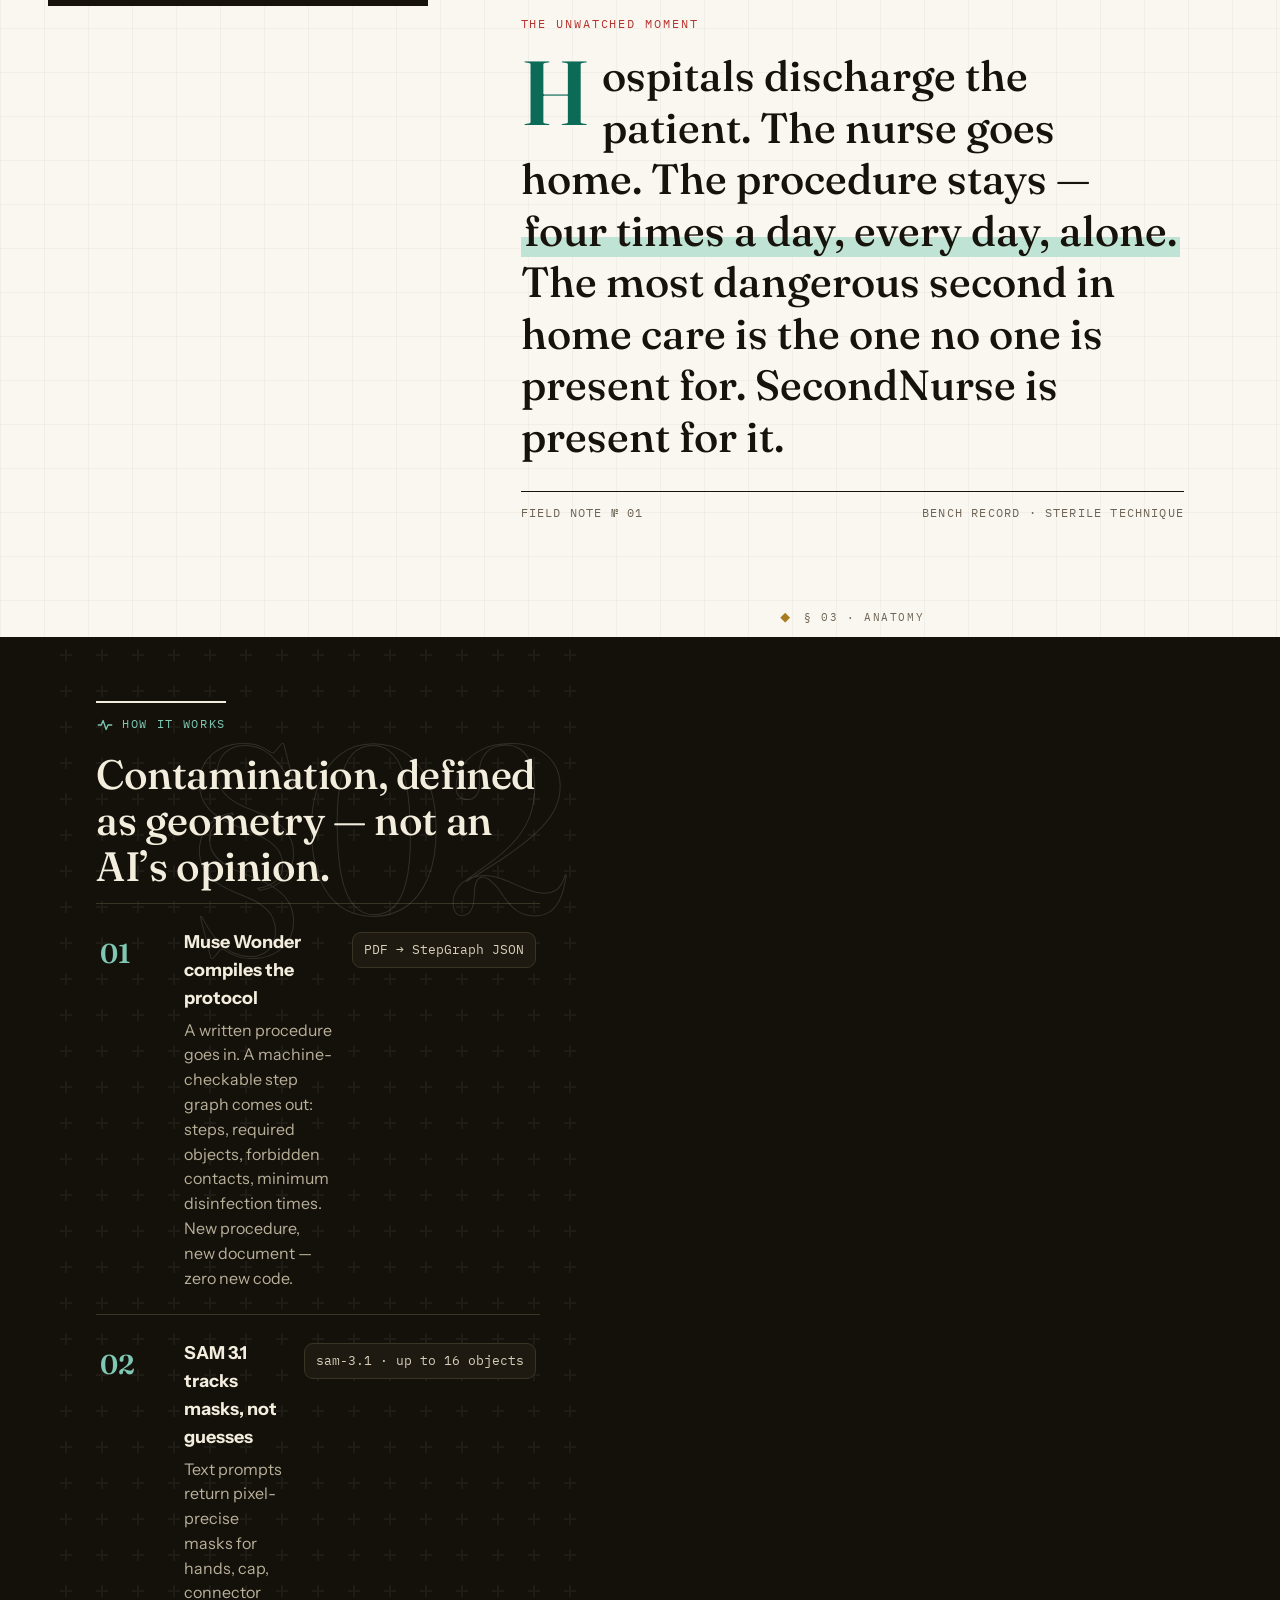
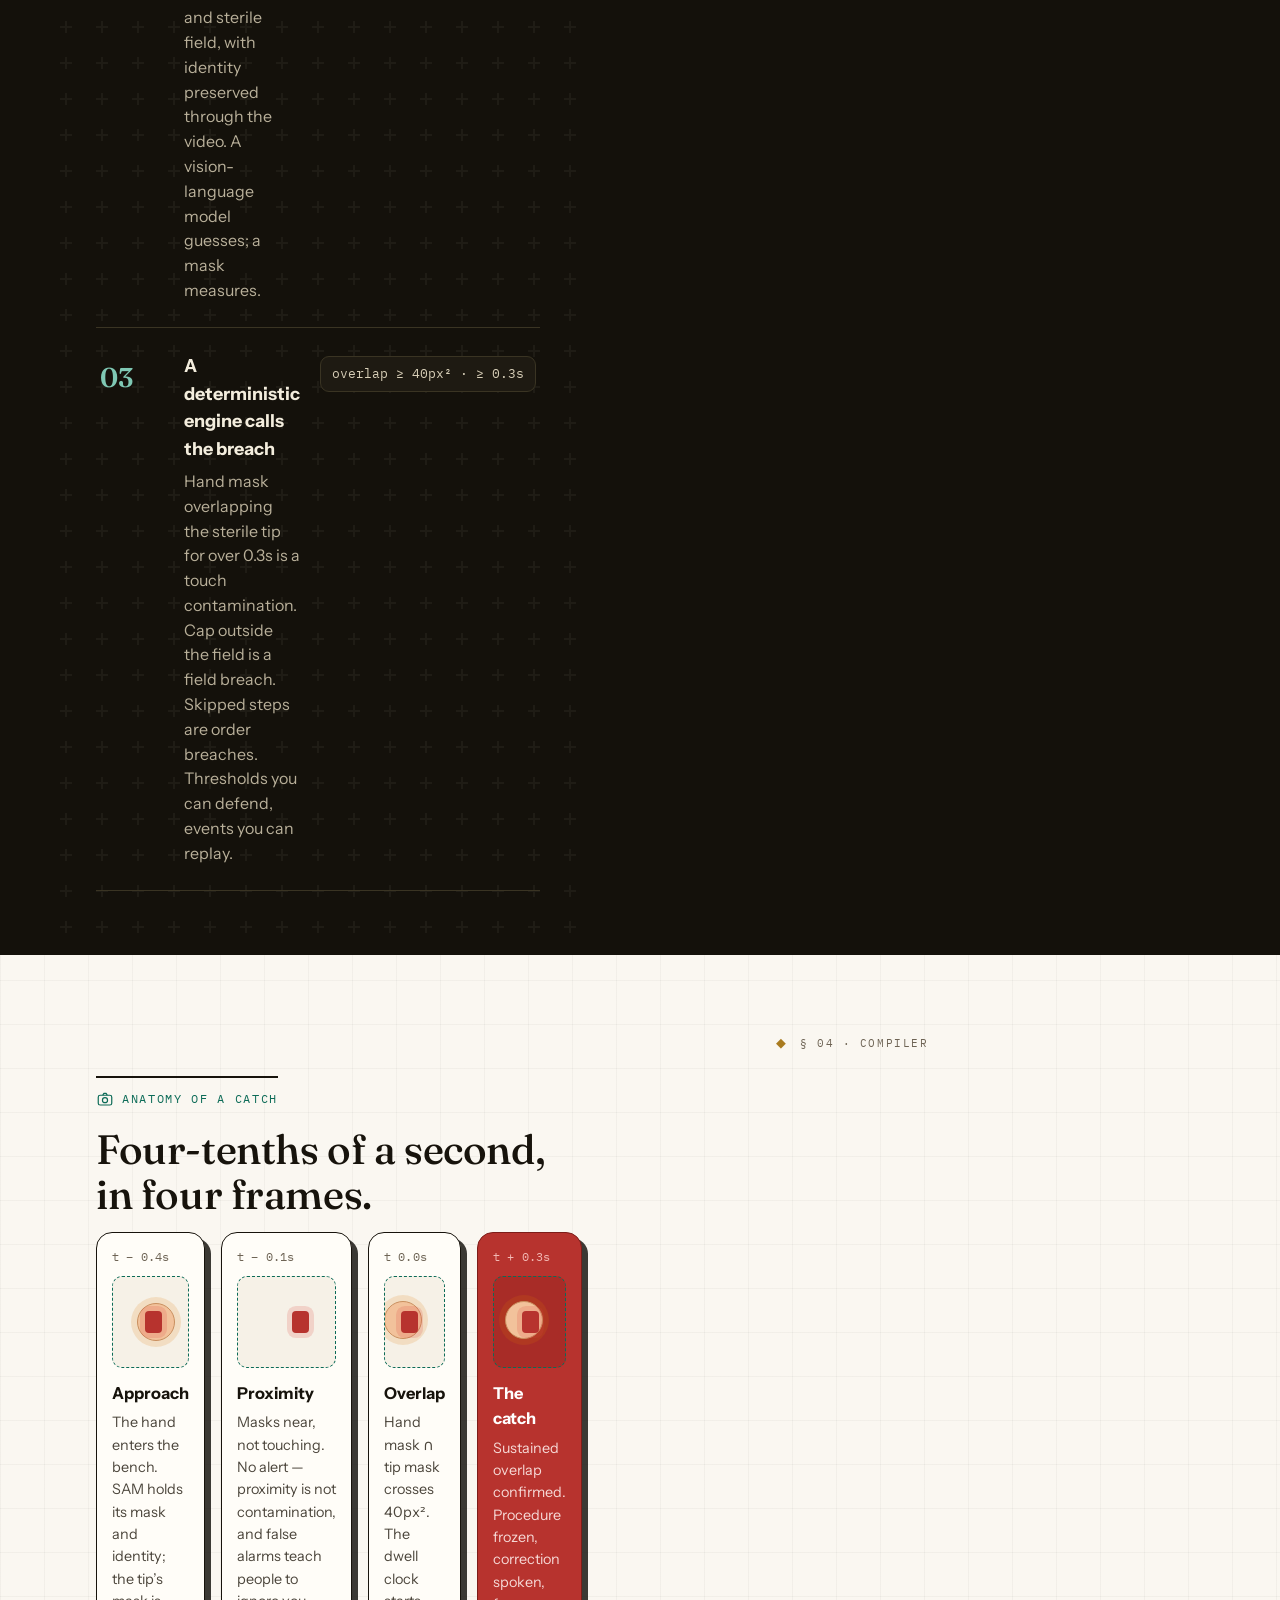
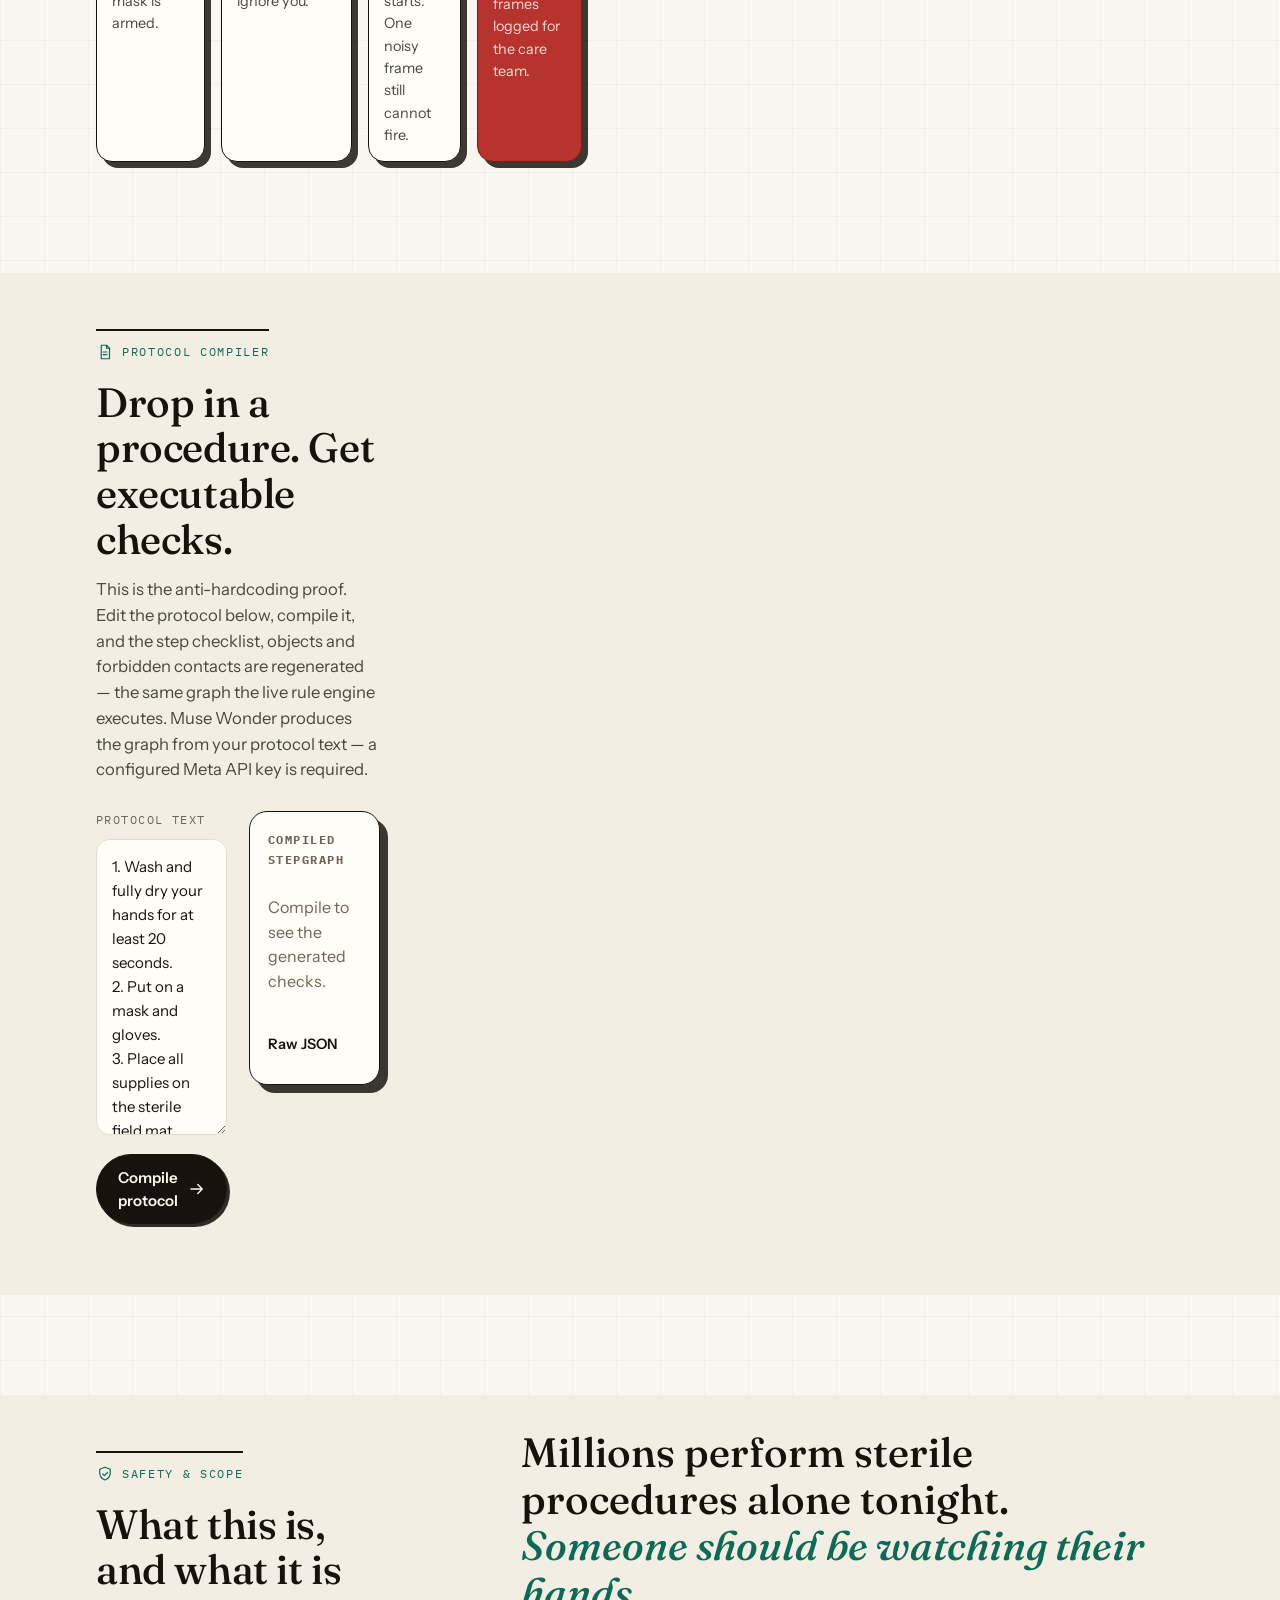
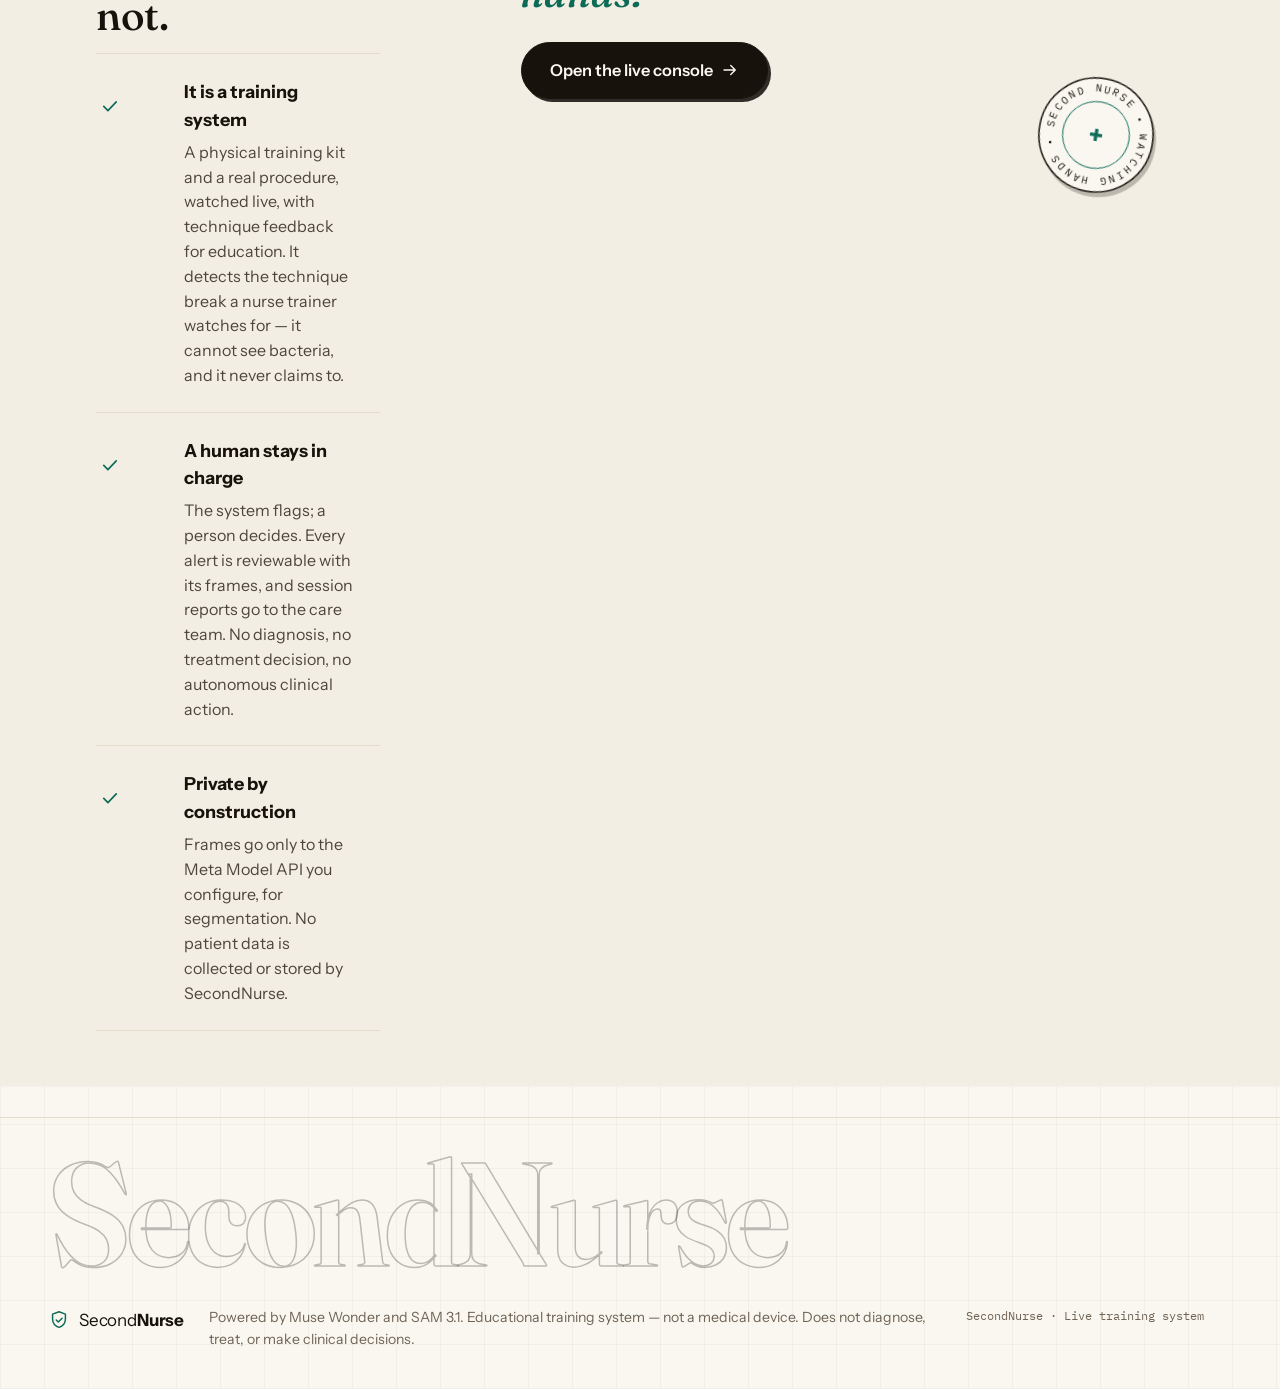
==== commit 799ff2aa: "Responsive repair (CSS cascade) + perfect mobile layout + motion system" ====
--- a/index.html
+++ b/index.html
@@ -78,7 +78,7 @@
         <div class="video-wrap" id="video-wrap">
           <video id="camera" autoplay playsinline muted></video>
           <div id="cam-overlay" aria-hidden="true"></div>
-          <div class="cam-tools">
+          <div class="cam-tools" id="cam-tools" hidden>
             <div class="cam-switch" role="group" aria-label="Camera choice">
               <button class="cam-opt is-active" id="btn-cam-rear" type="button">Overhead / Rear</button>
               <button class="cam-opt" id="btn-cam-front" type="button">Front camera</button>
--- a/styles.css
+++ b/styles.css
@@ -307,6 +307,92 @@
 #calib-results th{font-family:var(--font-mono);font-size:.68rem;letter-spacing:.12em;text-transform:uppercase;color:var(--muted)}
 @media (max-width:640px){.cam-tools{flex-direction:column;align-items:flex-start}.train-threshold{margin-left:0}}
 
+/* ===== v6: responsive repair + mobile perfection + motion ===== */
+html,body{overflow-x:clip}
+.stage-card{position:static}
+@media (min-width:1081px){
+  .hero{grid-template-columns:minmax(320px,4fr) minmax(0,8fr)}
+}
+@media (max-width:1080px){
+  .hero{grid-template-columns:1fr}
+  .stage-card{position:static}
+}
+@keyframes fadeSlide{from{opacity:0;transform:translateY(14px)}to{opacity:1;transform:none}}
+.hero-copy>*{animation:fadeSlide .7s cubic-bezier(.2,.7,.2,1) both}
+.hero-copy>*:nth-child(2){animation-delay:.06s}.hero-copy>*:nth-child(3){animation-delay:.12s}
+.hero-copy>*:nth-child(4){animation-delay:.18s}.hero-copy>*:nth-child(5){animation-delay:.24s}
+.hero-copy>*:nth-child(6){animation-delay:.3s}
+.stage-live-dot.on::before{content:"";display:inline-block;width:7px;height:7px;border-radius:50%;background:#3EC97F;margin-right:7px;animation:livePulse 1.6s ease-in-out infinite}
+@keyframes livePulse{0%,100%{box-shadow:0 0 0 0 rgba(62,201,127,.45)}55%{box-shadow:0 0 0 6px rgba(62,201,127,0)}}
+.cam-box{animation:boxIn .35s cubic-bezier(.2,.7,.2,1) both}
+@keyframes boxIn{from{opacity:0;transform:scale(.94)}to{opacity:1;transform:scale(1)}}
+.cam-empty .ic{animation:iconPulse 2.2s ease-in-out infinite}
+@keyframes iconPulse{0%,100%{transform:scale(1);opacity:.85}50%{transform:scale(1.14);opacity:1}}
+.score-ring{transition:background .6s ease}
+.steps li,.graph-card,.frame-card{transition:transform .25s ease,border-color .25s ease}
+@media (hover:hover) and (min-width:1081px){.frame-card:hover,.graph-card:hover{transform:translateY(-3px)}}
+
+@media (max-width:820px){
+  .nav{flex-wrap:wrap;gap:10px 14px;padding:10px 14px}
+  .nav-links{display:flex;order:3;width:100%;overflow-x:auto;gap:7px;padding:2px 0 4px;scrollbar-width:none}
+  .nav-links::-webkit-scrollbar{display:none}
+  .nav-links a{flex:none;border:1px solid var(--line);border-radius:99px;padding:8px 13px;background:var(--card);font-size:.84rem;min-height:40px}
+  .nav-actions{margin-left:auto}
+  .hero{padding:22px 16px 18px;gap:20px}
+  .headline{font-size:clamp(2.45rem,11.5vw,3.1rem);line-height:1.02}
+  .lede{font-size:1rem}
+  .hero-cta{display:grid;grid-template-columns:1fr}
+  .hero-cta .btn{justify-content:center;min-height:52px}
+  .hero-stats{gap:10px;padding-top:16px}
+  .hero-stats dt{font-size:1.5rem}
+  .hero-stats dd{font-size:.72rem;line-height:1.35}
+  .stage-card{padding:12px;border-radius:18px;box-shadow:6px 6px 0 rgba(23,19,12,.9)}
+  .stage-head{margin:-12px -12px 12px;padding:12px 14px;border-radius:17px 17px 0 0;align-items:flex-start}
+  .stage-title{font-size:.95rem;line-height:1.35}
+  .sim-controls{display:grid;grid-template-columns:1fr 1fr;gap:8px}
+  .sim-controls #btn-watch{grid-column:1/-1}
+  .sim-controls .btn{justify-content:center;padding-inline:10px}
+  .voice-toggle{grid-column:1/-1;margin-left:0;justify-content:center}
+  .sim-grid{grid-template-columns:1fr;gap:18px}
+  .mask-legend{gap:7px 12px}
+  .mask-note{width:100%;margin-left:0}
+  .section{padding:46px 16px 8px}
+  .section-dark,.section#compiler,.section#safety{padding-top:46px;padding-bottom:46px;margin-top:46px}
+  .section-dark::after{font-size:7rem;top:26px}
+  .compiler-grid,.eval-grid,.anatomy{grid-template-columns:1fr}
+  .compiler-input textarea{min-height:210px}
+  .manifesto{padding:48px 16px 4px}
+  .manifesto-text{font-size:1.55rem}
+  .marquee-track{font-size:1rem}
+  .footer{padding:24px 16px 32px}
+  .footer-word{font-size:clamp(2.7rem,13vw,4rem)}
+  .stamp{width:82px;height:82px}
+  .alert-banner{flex-direction:column;align-items:stretch}
+  .alert-banner .btn{margin-left:0;justify-content:center}
+}
+@media (max-width:480px){
+  .stage-wrap video{aspect-ratio:4/5;max-height:none}
+  .cam-tools{flex-direction:row;align-items:flex-start}
+  .cam-opt{padding:7px 9px;font-size:.7rem}
+  .cam-tools .btn{font-size:.72rem;padding:7px 9px}
+  .issue-line{font-size:.62rem}
+  .issue-line span:nth-child(1){display:none}
+  .plate-caption{text-align:left;font-size:.62rem}
+  .train-threshold{width:100%;margin-left:0}
+  .train-threshold input{flex:1}
+  .live-results{padding:12px}
+  .score-row{align-items:flex-start}
+}
+.cam-opt{min-height:44px}
+.json-details summary{min-height:44px;display:flex;align-items:center}
+.voice-toggle input{width:20px;height:20px}
+
+.cam-empty .btn{background:#FBF8F1;color:var(--ink);border-color:#FBF8F1;box-shadow:3px 3px 0 rgba(251,248,241,.35)}
+
+@media (prefers-reduced-motion:reduce){
+  .hero-copy>*,.cam-box,.cam-empty .ic,.stage-live-dot.on::before{animation:none !important}
+}
+
 @media (prefers-reduced-motion:reduce){
   *,*::before,*::after{animation-duration:.01ms !important;transition-duration:.01ms !important}
   html{scroll-behavior:auto}
